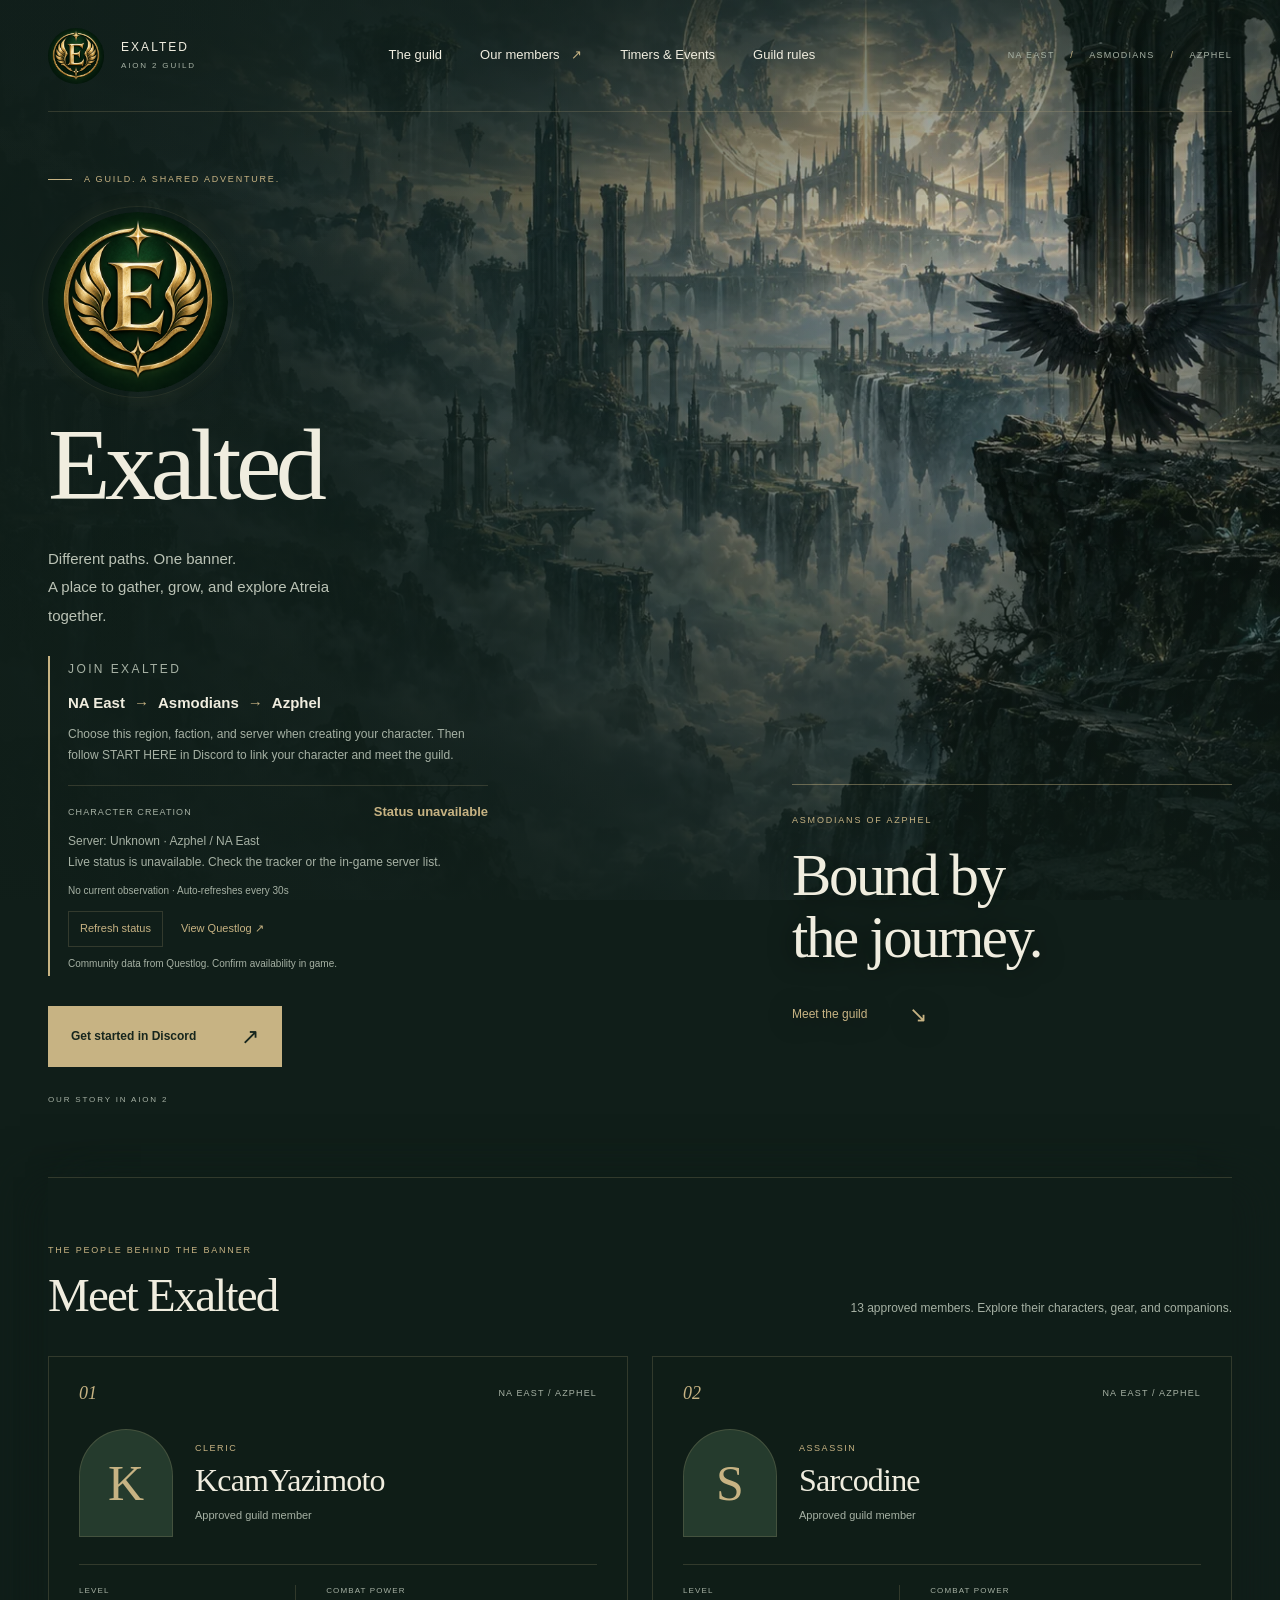
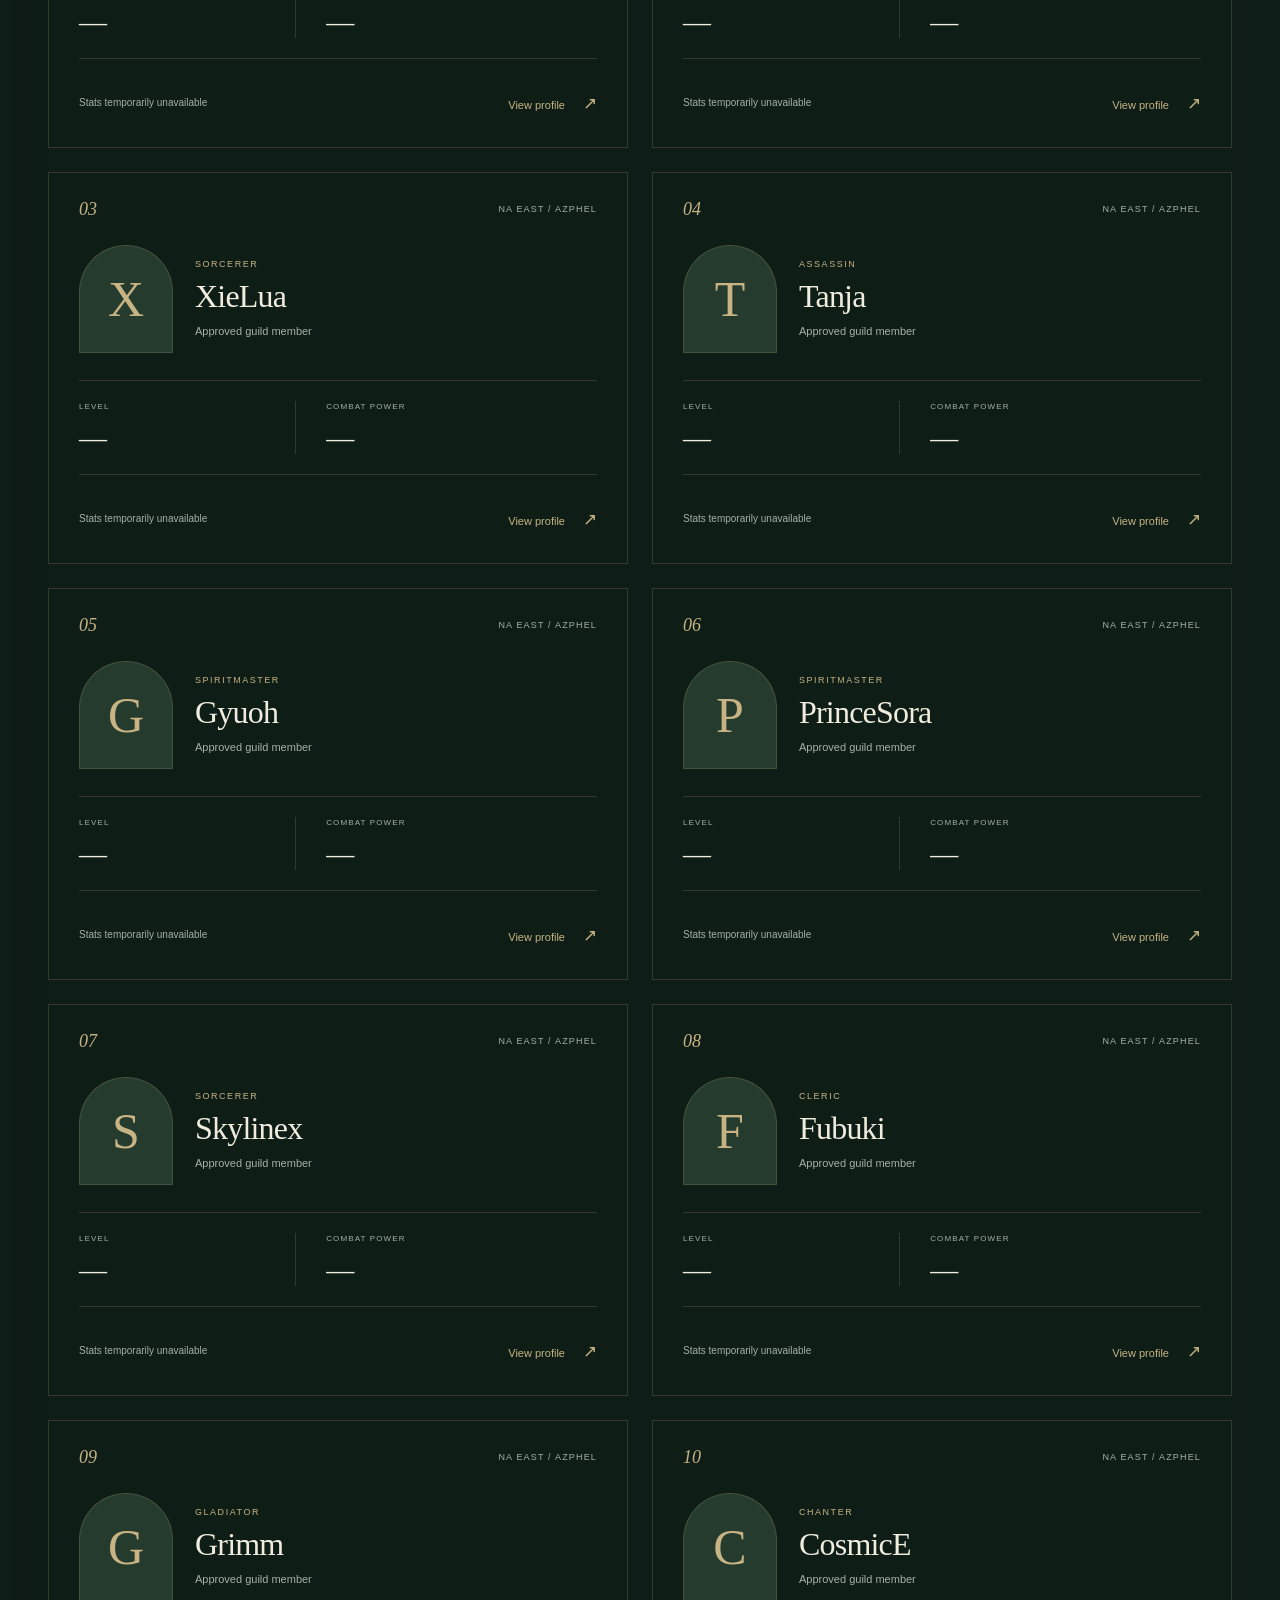
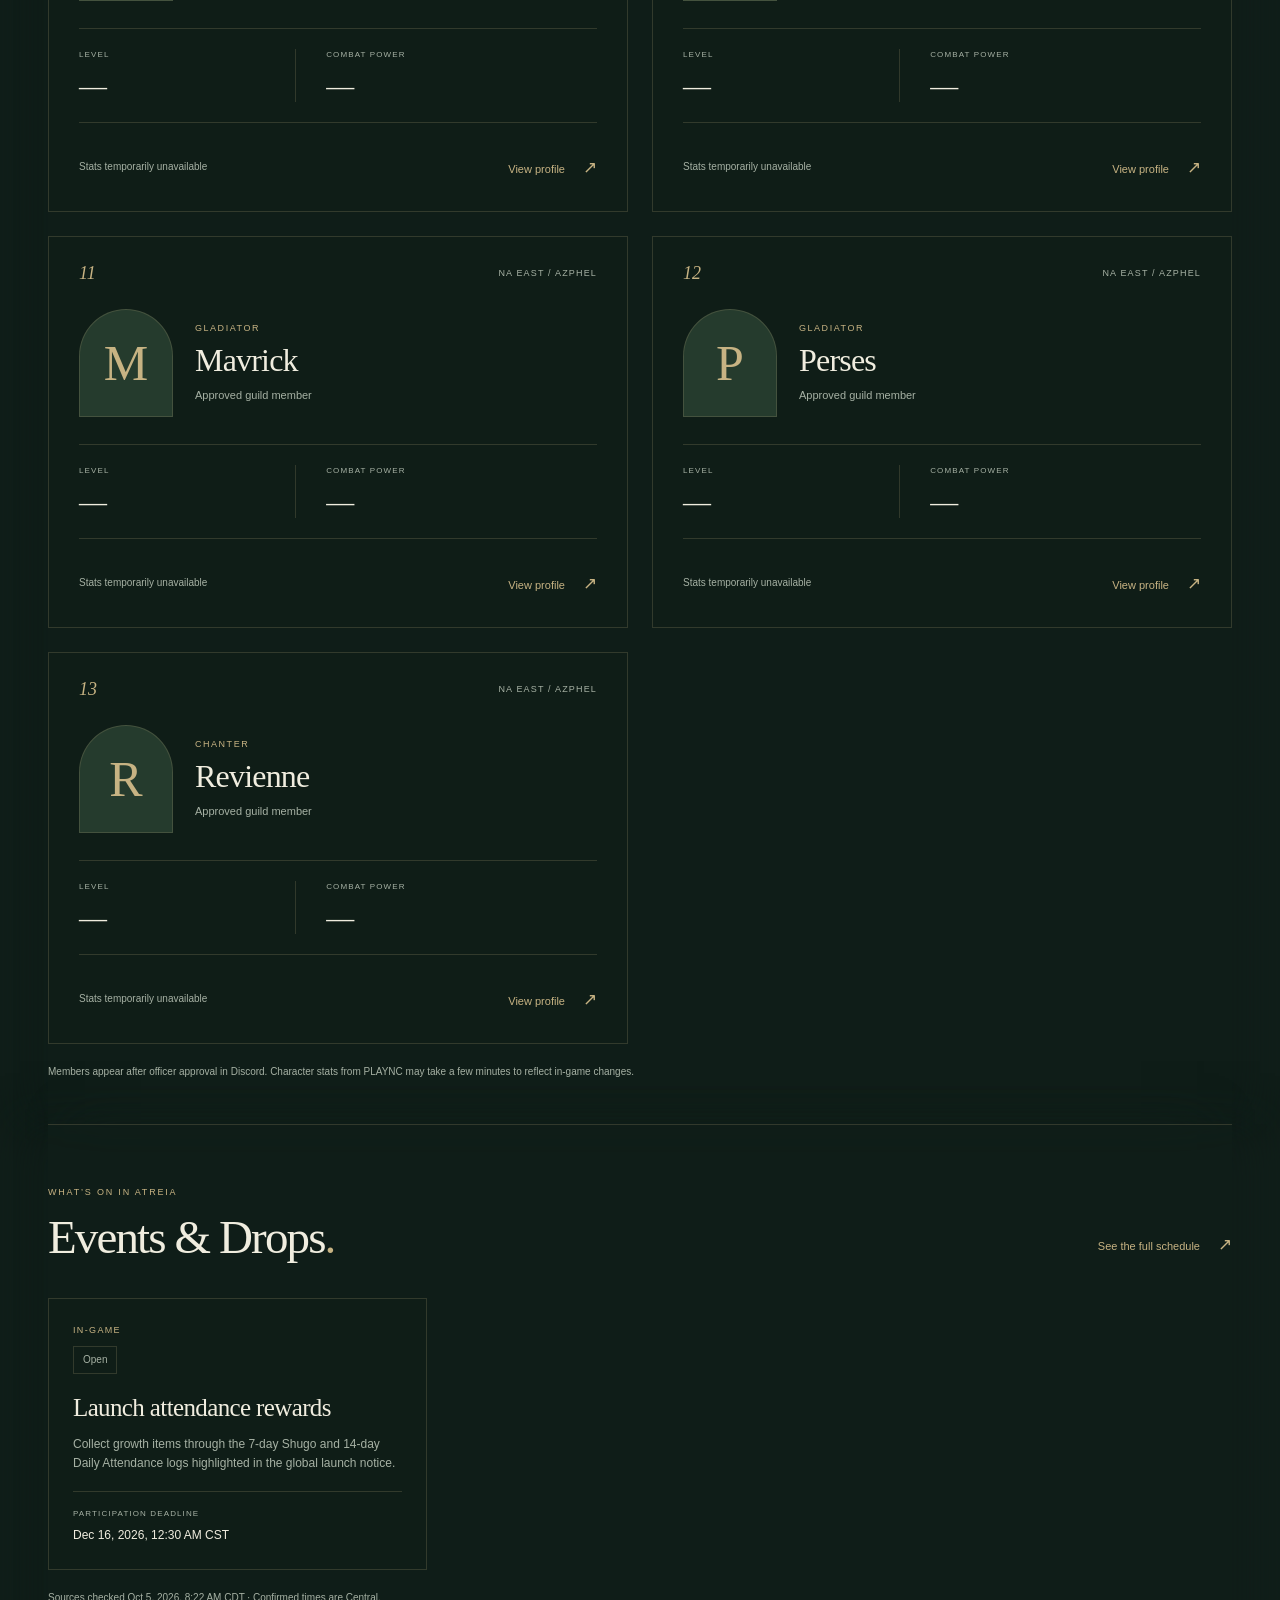
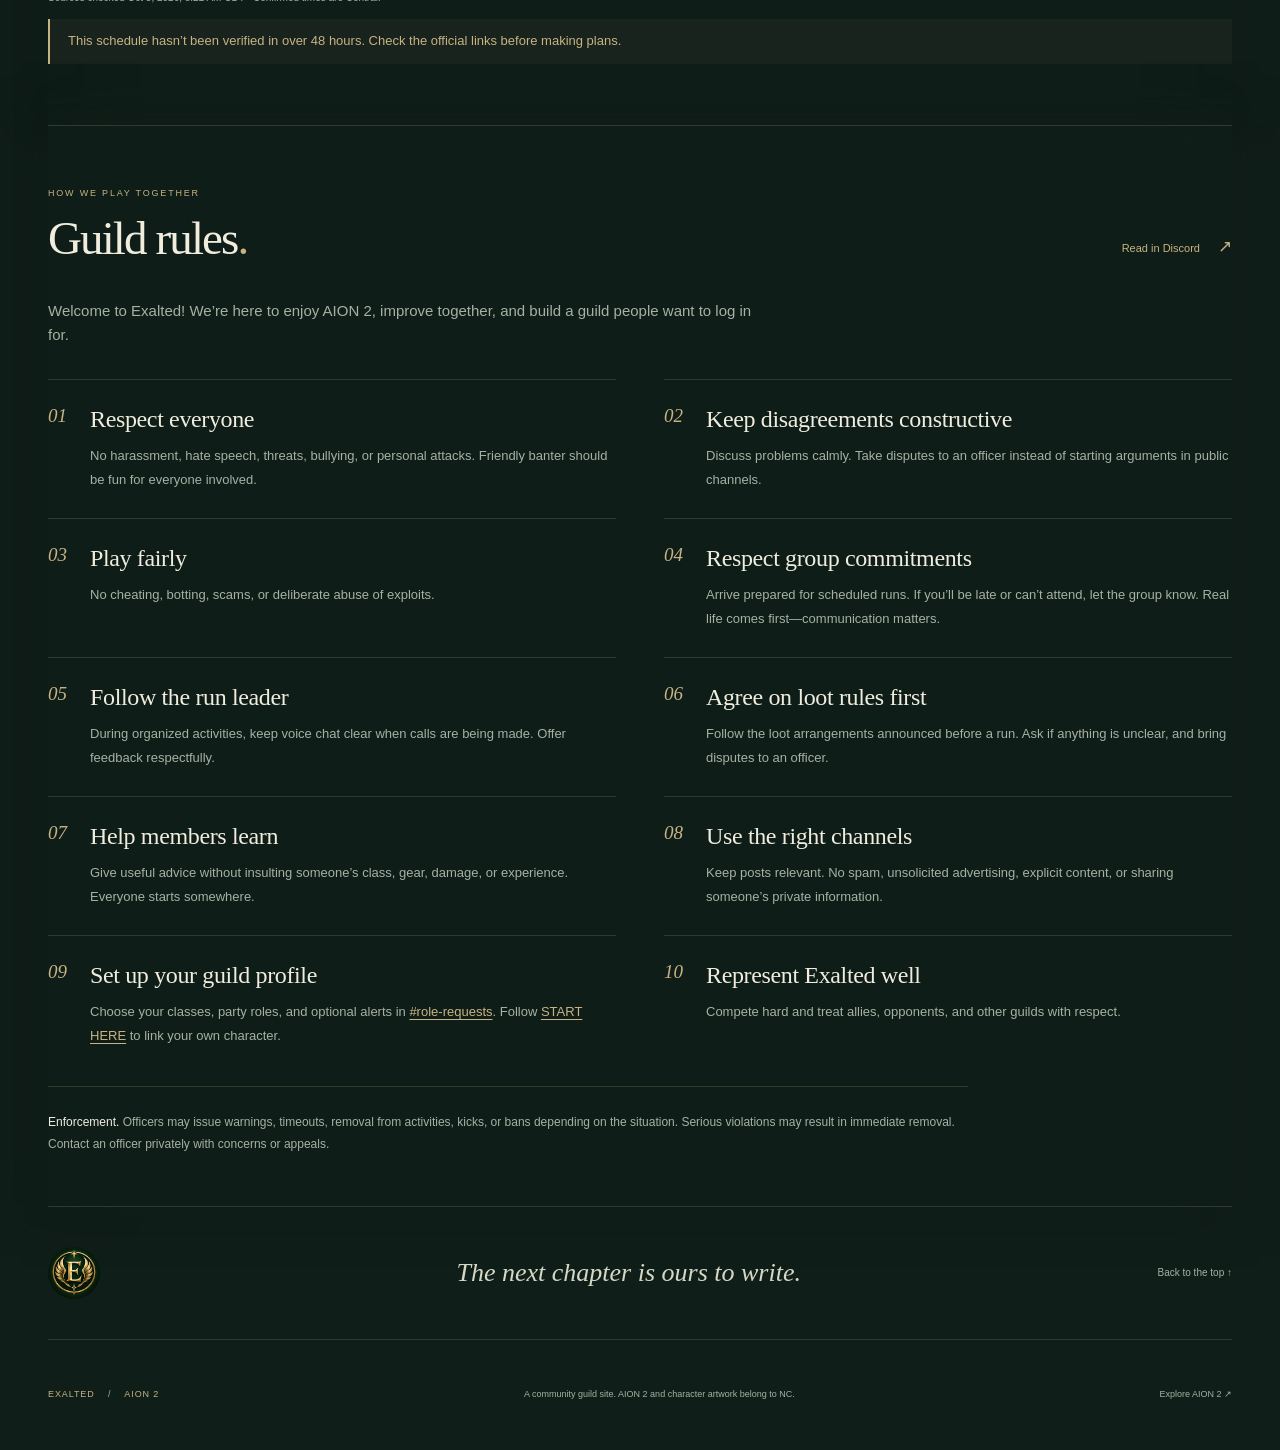
==== index.html @ 9c4a415b "Animate the guild emblem with a Higgsfield video loop" ====
<!doctype html>
<html lang="en">
<head>
  <meta charset="utf-8">
  <meta name="viewport" content="width=device-width,initial-scale=1">
  <meta name="theme-color" content="#101e19">
  <meta name="description" content="Join Exalted in AION 2 on NA East — Asmodians — Azphel. Get started in Discord, meet the guild, and explore live character profiles and events.">
  <meta property="og:site_name" content="Exalted">
  <meta property="og:title" content="Exalted · AION 2 Guild">
  <meta property="og:description" content="Join Exalted on NA East — Asmodians — Azphel. One banner. A shared adventure across Atreia.">
  <meta property="og:type" content="website">
  <meta property="og:url" content="https://exalted-aion2.vercel.app/">
  <link rel="canonical" href="https://exalted-aion2.vercel.app/">
  <meta property="og:image" content="https://exalted-aion2.vercel.app/assets/exalted-crest-512.png">
  <meta property="og:image:alt" content="Exalted gold winged E crest on deep emerald">
  <meta name="twitter:card" content="summary">
  <title>Exalted · AION 2 Guild</title>
  <link rel="icon" type="image/png" sizes="64x64" href="/assets/exalted-crest-64.png">
  <link rel="apple-touch-icon" href="/assets/exalted-crest-192.png">
  <link rel="preconnect" href="https://profileimg.plaync.com">
  <link rel="stylesheet" href="/guild.css">
  <link rel="stylesheet" href="/events.css">
  <link rel="preload" as="image" href="/assets/atreia-background.webp" media="(min-width: 761px)">
  <link rel="preload" as="image" href="/assets/atreia-background-mobile.webp" media="(max-width: 760px)">
  <link rel="stylesheet" href="/background.css">
</head>
<body class="aion-world">
  <a class="skip-link" href="#main">Skip to content</a>
  <div class="page-shell">
    <header class="site-header">
      <a class="brand" href="/" aria-label="Exalted home"><img class="brand-crest" src="/assets/exalted-crest-192.png" alt="" width="56" height="56"><span>EXALTED<small>AION 2 GUILD</small></span></a>
      <nav aria-label="Main navigation"><a href="#about">The guild</a><a href="#members">Our members <span aria-hidden="true">↗</span></a><a href="/events">Timers &amp; Events</a><a href="#rules">Guild rules</a></nav>
      <span class="region">NA EAST <span aria-hidden="true">/</span> ASMODIANS <span aria-hidden="true">/</span> AZPHEL</span>
    </header>
    <main id="main">
      <section class="guild-hero" id="about" aria-labelledby="guild-title">
        <div class="hero-copy">
          <p class="eyebrow"><span></span> A GUILD. A SHARED ADVENTURE.</p>
          <div class="animated-crest" data-crest-motion>
            <div class="crest-float">
              <div class="crest-face"><img class="hero-crest" src="/assets/exalted-crest-512.png" alt="Exalted winged E crest" width="180" height="180" fetchpriority="high"><video class="crest-video" data-src="/assets/exalted-crest-animated.mp4" poster="/assets/exalted-crest-512.png" width="180" height="180" muted loop playsinline preload="none" disablepictureinpicture tabindex="-1" aria-hidden="true"></video></div>
            </div>
            <button class="crest-motion-toggle" type="button" aria-label="Pause emblem animation" title="Pause emblem animation" hidden>
              <svg class="crest-pause-icon" viewBox="0 0 16 16" width="12" height="12" aria-hidden="true"><path d="M4 3v10M12 3v10" fill="none" stroke="currentColor" stroke-width="2"/></svg>
              <svg class="crest-play-icon" viewBox="0 0 16 16" width="12" height="12" aria-hidden="true"><path d="m5 3 8 5-8 5Z" fill="currentColor"/></svg>
            </button>
          </div>
          <h1 id="guild-title">Exalted</h1>
          <p class="hero-description">Different paths. One banner.<br>A place to gather, grow, and explore Atreia together.</p>
          <div class="guild-home" id="join">
            <p class="eyebrow">JOIN EXALTED</p>
            <p class="guild-home-path"><strong>NA East</strong> <span aria-hidden="true">→</span> <strong>Asmodians</strong> <span aria-hidden="true">→</span> <strong>Azphel</strong></p>
            <p>Choose this region, faction, and server when creating your character. Then follow START HERE in Discord to link your character and meet the guild.</p>
            <div class="creation-status" data-server-status data-state="unknown" aria-label="Azphel server status">
              <div class="creation-status-heading"><span>CHARACTER CREATION</span><strong data-creation role="status">Checking…</strong></div>
              <p>Server: <span data-server-online>Checking…</span> <span aria-hidden="true">·</span> Azphel / NA East</p>
              <p data-status-note>Checking whether new characters can join our server.</p>
              <p class="creation-status-time"><time>No current observation</time> · Auto-refreshes every 30s</p>
              <div class="creation-status-actions"><button type="button">Refresh status</button><a href="https://questlog.gg/aion-2/en/server-status" target="_blank" rel="noopener noreferrer">View Questlog ↗</a></div>
              <p class="creation-status-source">Community data from Questlog. Confirm availability in game.</p>
              <noscript><p>Enable JavaScript for live status or open the tracker above.</p></noscript>
            </div>
          </div>
          <a class="primary-link" href="https://discord.com/channels/1556392756836966481/1556395529775358113">Get started in Discord <span aria-hidden="true">↗</span></a>
          <p class="hero-footnote">OUR STORY IN AION 2</p>
        </div>
        <aside class="hero-invitation" aria-label="The Exalted journey">
          <p class="eyebrow">ASMODIANS OF AZPHEL</p>
          <p class="hero-motto">Bound by<br>the journey.</p>
          <a class="hero-members-link" href="#members">Meet the guild <span aria-hidden="true">↘</span></a>
        </aside>
      </section>
      <section class="members-section" id="members" aria-labelledby="members-title">
        <div class="section-heading"><div><p class="eyebrow">THE PEOPLE BEHIND THE BANNER</p><h2 id="members-title">Meet Exalted</h2></div><p><span data-member-summary>Characters linked and approved in Discord.</span></p></div>
        <div class="member-grid" data-member-list aria-busy="true"></div>
        <template id="member-card-template">
          <article class="member-card">
            <div class="member-heading"><span class="member-index"></span><span class="member-world">NA EAST / <span data-field="server"></span></span></div>
            <div class="member-identity"><div class="member-avatar"><span aria-hidden="true"></span><img alt="" width="104" height="104" loading="lazy"></div><div><p class="member-class" data-field="class"></p><h3><a></a></h3><p class="member-faction">Approved guild member</p><p class="member-title" data-field="title" aria-label="Displayed title"></p></div></div>
            <dl class="member-stats"><div><dt>LEVEL</dt><dd data-field="level">—</dd></div><div><dt>COMBAT POWER</dt><dd data-field="power">—</dd></div></dl>
            <div class="member-bottom"><span class="data-status" data-field="status" role="status">Loading stats…</span><a class="profile-link">View profile <span aria-hidden="true">↗</span></a></div>
          </article>
        </template>
        <p class="data-note">Members appear after officer approval in Discord. Character stats from PLAYNC may take a few minutes to reflect in-game changes.</p>
        <noscript><p>Enable JavaScript for live stats, or visit <a href="https://aion2.plaync.com/en-us/characters">PLAYNC’s character archive</a>.</p></noscript>
      </section>
      <section class="events-preview-section" id="events" aria-labelledby="events-preview-title">
        <div class="section-heading"><div><p class="eyebrow">WHAT’S ON IN ATREIA</p><h2 id="events-preview-title">Events &amp; Drops<span>.</span></h2></div><a class="profile-link" href="/events#events">See the full schedule <span aria-hidden="true">↗</span></a></div>
        <div class="event-preview-grid" data-events-preview aria-busy="true"></div>
        <p class="schedule-freshness" data-event-freshness>Loading the latest published schedule…</p>
        <p class="schedule-warning" data-event-warning role="status" hidden></p>
        <noscript><p>View event sources and participation links on the <a href="/events#events">Events &amp; Drops page</a>.</p></noscript>
      </section>
      <section class="rules-section" id="rules" aria-labelledby="rules-title">
        <div class="section-heading"><div><p class="eyebrow">HOW WE PLAY TOGETHER</p><h2 id="rules-title">Guild rules<span>.</span></h2></div><a class="profile-link" href="https://discord.com/channels/1556392756836966481/1556395531448619102">Read in Discord <span aria-hidden="true">↗</span></a></div>
        <p class="rules-intro">Welcome to Exalted! We’re here to enjoy AION 2, improve together, and build a guild people want to log in for.</p>
        <ol class="rules-list">
          <li><h3>Respect everyone</h3><p>No harassment, hate speech, threats, bullying, or personal attacks. Friendly banter should be fun for everyone involved.</p></li>
          <li><h3>Keep disagreements constructive</h3><p>Discuss problems calmly. Take disputes to an officer instead of starting arguments in public channels.</p></li>
          <li><h3>Play fairly</h3><p>No cheating, botting, scams, or deliberate abuse of exploits.</p></li>
          <li><h3>Respect group commitments</h3><p>Arrive prepared for scheduled runs. If you’ll be late or can’t attend, let the group know. Real life comes first—communication matters.</p></li>
          <li><h3>Follow the run leader</h3><p>During organized activities, keep voice chat clear when calls are being made. Offer feedback respectfully.</p></li>
          <li><h3>Agree on loot rules first</h3><p>Follow the loot arrangements announced before a run. Ask if anything is unclear, and bring disputes to an officer.</p></li>
          <li><h3>Help members learn</h3><p>Give useful advice without insulting someone’s class, gear, damage, or experience. Everyone starts somewhere.</p></li>
          <li><h3>Use the right channels</h3><p>Keep posts relevant. No spam, unsolicited advertising, explicit content, or sharing someone’s private information.</p></li>
          <li><h3>Set up your guild profile</h3><p>Choose your classes, party roles, and optional alerts in <a href="https://discord.com/channels/1556392756836966481/1556395654455234670">#role-requests</a>. Follow <a href="https://discord.com/channels/1556392756836966481/1556395529775358113">START HERE</a> to link your own character.</p></li>
          <li><h3>Represent Exalted well</h3><p>Compete hard and treat allies, opponents, and other guilds with respect.</p></li>
        </ol>
        <p class="rules-enforcement"><strong>Enforcement.</strong> Officers may issue warnings, timeouts, removal from activities, kicks, or bans depending on the situation. Serious violations may result in immediate removal. Contact an officer privately with concerns or appeals.</p>
      </section>
      <aside class="closing-note"><img class="closing-crest" src="/assets/exalted-crest-192.png" alt="" width="52" height="52" loading="lazy"><p>The next chapter is ours to write.</p><a href="#guild-title">Back to the top ↑</a></aside>
    </main>
    <footer class="site-footer"><span>EXALTED <span class="footer-divider">/</span> AION 2</span><p>A community guild site. AION 2 and character artwork belong to NC.</p><a href="https://aion2.plaync.com/en-us" target="_blank" rel="noopener noreferrer">Explore AION 2 ↗</a></footer>
  </div>
  <script type="module" src="/emblem.js"></script>
  <script type="module" src="/guild.js"></script>
  <script type="module" src="/events.js"></script>
  <script type="module" src="/server-status.js"></script>
</body>
</html>
---- guild.css ----
*{box-sizing:border-box}
:root{color-scheme:dark;--bg:#101e19;--ink:#f0eddf;--muted:#a6b1a4;--gold:#c7b383;--line:#c7b38330;--serif:Georgia,'Times New Roman',serif}
html{scroll-behavior:smooth;scroll-padding-top:30px;background:var(--bg)}
body{margin:0;color:var(--ink);font:15px/1.6 Arial,Helvetica,sans-serif;background:radial-gradient(ellipse at 85% 20%,#29433665,transparent 46%),var(--bg)}
a{color:inherit;text-decoration:none}a:focus-visible{outline:2px solid var(--gold);outline-offset:7px}a:hover{color:var(--gold)}
.page-shell{width:min(1320px,100% - 96px);margin:auto}.skip-link{position:fixed;top:-70px;left:20px;background:var(--ink);color:var(--bg);padding:12px;z-index:10}.skip-link:focus{top:15px}
.site-header{display:flex;align-items:center;justify-content:space-between;gap:24px;min-height:112px;border-bottom:1px solid var(--line)}
.brand{display:flex;align-items:center;gap:17px;font-size:12px;letter-spacing:.17em}.brand small{display:block;margin-top:3px;font-size:8px;letter-spacing:.23em;color:var(--muted)}
.brand-crest{display:block;flex:none;width:56px;height:56px;border-radius:50%;object-fit:cover}
nav{display:flex;gap:38px;font-size:13px}nav a{padding:12px 0}nav a span{margin-left:8px;color:var(--gold)}.region{color:var(--muted);font-size:9px;letter-spacing:.14em}.region span{padding:0 12px;color:var(--gold)}
.guild-hero{display:grid;grid-template-columns:1fr 1.08fr;align-items:center;gap:50px;min-height:696px;padding:60px 0 70px}
.eyebrow{font-size:9px;letter-spacing:.2em;font-weight:500;color:var(--gold);margin:0 0 26px}.hero-copy .eyebrow{display:flex;align-items:center;gap:12px}.eyebrow>span{width:24px;height:1px;background:var(--gold)}
h1{font:normal clamp(74px,8vw,116px)/1 var(--serif);letter-spacing:-.055em;margin:22px 0 28px}.title-period{color:var(--gold)}
.hero-copy{min-width:0}.hero-crest{display:block;width:180px;height:180px;border-radius:50%;object-fit:cover}.closing-crest{display:block;border-radius:50%;object-fit:cover;flex:none}
/* Higgsfield-generated motion, with the original crest as a static fallback. */
.animated-crest{position:relative;width:180px;height:180px;flex:none}
.crest-float{position:relative;width:100%;height:100%;isolation:isolate}
.crest-float::before{content:'';position:absolute;inset:-6px;z-index:-1;pointer-events:none;border:1px solid #dcc58535;border-radius:50%;box-shadow:0 0 22px #d5b86320;opacity:.45}
.crest-face{position:relative;overflow:hidden;border-radius:50%;width:100%;height:100%}
.crest-video{position:absolute;inset:0;width:100%;height:100%;object-fit:cover;opacity:0;pointer-events:none}
.animated-crest[data-video-ready=true] .crest-video{opacity:1}
.animated-crest .hero-crest{width:100%;height:100%}
.crest-motion-toggle{position:absolute;right:-8px;bottom:-8px;display:grid;place-items:center;width:32px;height:32px;padding:0;border:1px solid #c7b38366;border-radius:50%;background:#101e19;color:var(--gold);cursor:pointer;z-index:1}
.crest-motion-toggle[hidden],.crest-play-icon{display:none}
.crest-motion-toggle:hover{border-color:var(--gold);background:#22352a}
.crest-motion-toggle:focus-visible{outline:2px solid var(--gold);outline-offset:4px}
.animated-crest[data-user-paused=true] .crest-pause-icon{display:none}
.animated-crest[data-user-paused=true] .crest-play-icon{display:block}
.animated-crest--small{width:64px;height:64px}
.animated-crest--small .crest-motion-toggle{width:22px;height:22px;right:-5px;bottom:-5px}
@media(max-width:760px){.animated-crest{width:140px;height:140px}}
@media(prefers-reduced-motion:reduce){.animated-crest:not([data-motion-opt-in=true]) .crest-video{display:none}}
.hero-description{color:#bbc3b6;max-width:340px;line-height:1.9;font-size:15px}.primary-link{display:flex;justify-content:space-between;align-items:center;gap:45px;background:var(--gold);color:#17261d;width:fit-content;min-height:54px;padding:13px 23px;margin-top:30px;font-size:12px;font-weight:600;transition:background .2s,transform .2s}.primary-link:hover{background:#e0cda2;color:#17261d;transform:translateY(-2px)}.primary-link span{font-size:22px;font-weight:normal}.hero-footnote{font-size:8px;letter-spacing:.23em;color:var(--muted);margin:27px 0 0}
.guild-home{margin:26px 0 0;padding:3px 0 3px 18px;border-left:2px solid var(--gold);max-width:440px}.guild-home .eyebrow{margin:0 0 8px}.guild-home p{margin:0;color:var(--muted);font-size:12px;line-height:1.8}.guild-home .guild-home-path{display:flex;align-items:center;flex-wrap:wrap;gap:5px 9px;margin:0 0 8px;color:var(--ink);font-size:15px}.guild-home-path strong{white-space:nowrap}.guild-home-path span{color:var(--gold)}
.hero-invitation{align-self:end;justify-self:end;width:min(100%,440px);margin:0 0 70px;padding-top:28px;border-top:1px solid #c7b38370;text-shadow:0 2px 24px #081812cc}
.hero-invitation .eyebrow{margin:0 0 18px}.hero-motto{font:normal clamp(44px,4.6vw,66px)/1.05 var(--serif);letter-spacing:-.04em;margin:0 0 24px;text-wrap:balance}
.hero-members-link{display:inline-flex;align-items:center;gap:42px;min-height:44px;font-size:12px;color:var(--gold)}.hero-members-link span{font-size:22px}
.members-section{padding:65px 0 44px;border-top:1px solid var(--line)}.section-heading{display:flex;align-items:end;justify-content:space-between;gap:24px;margin-bottom:32px}.section-heading .eyebrow{margin-bottom:10px}h2{font:normal 47px/1.2 var(--serif);letter-spacing:-.04em;margin:0}h2 span{color:var(--gold)}.section-heading>p{color:var(--muted);font-size:12px;line-height:1.8;margin:0 0 4px}
.member-grid{display:grid;grid-template-columns:1fr 1fr;gap:24px}.member-card{border:1px solid var(--line);padding:26px 30px 23px;background:#17271f99;transition:border-color .2s}.member-card:hover{border-color:#c7b38377}.member-heading{display:flex;justify-content:space-between;align-items:center;margin-bottom:25px}.member-index{font:italic 18px var(--serif);color:var(--gold)}.member-world{font-size:9px;letter-spacing:.13em;color:var(--muted);text-transform:uppercase}.member-identity{display:flex;align-items:center;gap:22px}.member-identity>div:last-child{min-width:0}.member-avatar{width:94px;height:108px;position:relative;flex:none;overflow:hidden;border:1px solid var(--line);background:#253b2d;border-radius:60px 60px 0 0}.member-avatar>span{position:absolute;inset:0;display:grid;place-items:center;font:50px var(--serif);color:var(--gold)}.member-avatar img{position:relative;display:block;width:100%;height:100%;object-fit:cover;object-position:center}
.member-class{font-size:9px;color:var(--gold);letter-spacing:.17em;text-transform:uppercase;margin:0 0 5px}h3{font:normal clamp(24px,2.5vw,35px)/1.25 var(--serif);letter-spacing:-.025em;margin:0;overflow-wrap:anywhere}.member-faction{font-size:11px;color:var(--muted);margin:7px 0 0}.member-stats{display:grid;grid-template-columns:1fr 1.5fr;gap:15px;margin:27px 0 24px;padding:20px 0;border-top:1px solid var(--line);border-bottom:1px solid var(--line)}.member-stats>div+div{border-left:1px solid var(--line);padding-left:30px}dt{font-size:8px;letter-spacing:.14em;color:var(--muted)}dd{font:normal 28px var(--serif);margin:8px 0 0;font-variant-numeric:tabular-nums}
.member-bottom{display:flex;align-items:center;justify-content:space-between;gap:12px}.data-status{color:var(--muted);font-size:10px}.data-status[data-state=ready]:before{content:'';display:inline-block;width:5px;height:5px;border-radius:50%;background:#a6be94;margin:0 7px 1px 0}.profile-link{font-size:11px;padding:7px 0;color:var(--gold)}.profile-link span{font-size:17px;margin-left:15px}.data-note{color:var(--muted);font-size:10px;margin:20px 0 0}
.closing-note{display:flex;align-items:center;justify-content:space-between;gap:24px;padding:40px 0;border-bottom:1px solid var(--line);border-top:1px solid var(--line)}.closing-note>span{font:italic 25px var(--serif);color:var(--gold)}.closing-note p{font:italic 26px var(--serif);color:#d6d8c6;margin:0}.closing-note>a{font-size:10px;color:var(--muted)}.site-footer{display:flex;align-items:center;justify-content:space-between;gap:25px;min-height:110px;color:var(--muted);font-size:9px}.site-footer>span{letter-spacing:.1em;color:var(--gold)}.footer-divider{padding:0 10px;color:var(--muted)}.site-footer p{font-size:9px}.site-footer a{white-space:nowrap}
@media(prefers-reduced-motion:no-preference){.hero-copy,.hero-invitation{animation:arrive .75s ease-out both}.hero-invitation{animation-delay:.12s}@keyframes arrive{from{opacity:0;transform:translateY(15px)}to{opacity:1;transform:translateY(0)}}}
@media(min-width:1500px){.guild-hero{min-height:760px}}
@media(max-width:1050px){.page-shell{width:calc(100% - 56px)}.region{display:none}.guild-hero{gap:25px;min-height:620px}.hero-copy .eyebrow{font-size:8px}.member-card{padding:23px}.member-identity{gap:14px}.member-avatar{width:74px;height:90px}.site-footer{flex-wrap:wrap;gap:10px;padding:25px 0}.site-footer p{order:3;width:100%;margin:0}}
@media(max-width:760px){.page-shell{width:calc(100% - 40px)}.site-header{min-height:91px;gap:12px}.brand{font-size:10px;gap:10px}.brand small{font-size:7px}.brand-crest{width:46px;height:46px}nav{gap:18px;font-size:11px}nav a:first-child{display:none}.guild-hero{grid-template-columns:1fr;gap:38px;padding:53px 0 48px;min-height:0}.hero-copy{position:relative}h1{font-size:clamp(60px,15vw,104px);margin-top:22px}.hero-crest{width:140px;height:140px}.hero-description{font-size:14px}.hero-footnote{display:none}.hero-invitation{justify-self:start;width:100%;margin:0;padding-top:24px}.hero-motto{font-size:38px;margin-bottom:12px}.members-section{padding:42px 0 32px}.section-heading{display:block;margin-bottom:25px}.section-heading>p{margin-top:15px}h2{font-size:40px}.member-grid{grid-template-columns:1fr;gap:18px}.member-card{padding:25px}.member-avatar{width:88px;height:100px}.member-identity{gap:22px}h3{font-size:32px}.closing-note{display:grid;grid-template-columns:auto 1fr;gap:17px;padding:30px 0}.closing-note p{font-size:22px}.closing-note>a{grid-column:2}.site-footer{font-size:8px}}
@media(max-width:380px){.page-shell{width:calc(100% - 32px)}.brand{letter-spacing:.1em}.hero-copy .eyebrow{font-size:7px}.member-card{padding:20px}.member-avatar{width:67px;height:87px}.member-identity{gap:15px}h3{font-size:27px}.member-bottom{gap:8px}.data-status{font-size:9px}.profile-link{font-size:10px}.profile-link span{margin-left:8px}.closing-note p{font-size:19px}}
@media(prefers-reduced-motion:reduce){html{scroll-behavior:auto}*,*:before,*:after{animation:none!important;transition:none!important}}

@media(max-width:380px){h3{font-size:clamp(20px,6vw,24px)}}
.member-title{font:italic 13px/1.5 var(--serif);color:var(--gold);margin:8px 0 0;overflow-wrap:anywhere}
.member-title:empty{display:none}
.creation-status{margin-top:18px;padding-top:16px;border-top:1px solid var(--line)}
.creation-status-heading{display:flex;align-items:center;justify-content:space-between;flex-wrap:wrap;gap:8px;margin-bottom:8px}
.creation-status-heading>span{font-size:9px;letter-spacing:.12em;color:var(--muted)}
.creation-status-heading strong{font-size:13px;color:var(--gold)}
.creation-status[data-state=open] [data-creation]{color:#b6d9a6}
.creation-status[data-state=blocked] [data-creation]{color:#efbe98}
.guild-home .creation-status-time,.guild-home .creation-status-source{font-size:10px;margin-top:8px}
.creation-status-actions{display:flex;align-items:center;flex-wrap:wrap;gap:18px;margin-top:11px;font-size:11px;color:var(--gold)}
.creation-status-actions button{font:inherit;cursor:pointer;color:var(--gold);border:1px solid var(--line);background:transparent;padding:8px 11px;min-height:36px}
.creation-status-actions button:hover{border-color:var(--gold)}
.creation-status-actions button:disabled{opacity:.6;cursor:wait}
.rules-section{padding:60px 0 50px;border-top:1px solid var(--line)}
.rules-intro{max-width:720px;color:var(--muted);margin:0 0 32px;font-size:15px}
.rules-list{display:grid;grid-template-columns:1fr 1fr;gap:0 48px;list-style:none;padding:0;margin:0;counter-reset:guild-rule}
.rules-list li{position:relative;padding:24px 0 26px 42px;border-top:1px solid var(--line);counter-increment:guild-rule;min-width:0}
.rules-list li:before{content:counter(guild-rule,decimal-leading-zero);position:absolute;left:0;top:25px;color:var(--gold);font:italic 19px var(--serif)}
.rules-list h3{font:normal 24px/1.25 var(--serif);letter-spacing:-.015em;margin:0 0 10px}
.rules-list p{font-size:13px;line-height:1.85;color:var(--muted);margin:0}
.rules-list a{color:var(--gold);text-decoration:underline;text-underline-offset:3px}
.rules-enforcement{margin:12px 0 0;padding:24px 0 0;border-top:1px solid var(--line);max-width:920px;color:var(--muted);font-size:12px;line-height:1.85}
.rules-enforcement strong{color:var(--ink);font-weight:500}
@media(max-width:760px){.rules-section{padding:42px 0 36px}.rules-list{grid-template-columns:1fr}.rules-intro{font-size:14px}.rules-list li{padding-top:22px;padding-bottom:22px}.rules-list h3{font-size:23px}.rules-section .section-heading>.profile-link{display:inline-block;margin-top:12px}}
@media(max-width:380px){nav{gap:12px;font-size:10px}}
/* Keep every section reachable as the guild navigation grows. */
@media(max-width:760px){.site-header{flex-wrap:wrap;padding:17px 0;gap:8px 16px}.site-header nav{width:100%;justify-content:space-between;gap:12px}.site-header nav a:first-child{display:block}.site-header nav a{padding:9px 0}.site-header nav a span{display:none}}
---- events.css ----
.events-hero{display:grid;grid-template-columns:1.5fr 1fr;gap:70px;padding:72px 0 52px;align-items:center}
.events-hero h1{font-size:clamp(50px,6vw,84px);margin:12px 0 24px;line-height:1.08}
.events-hero .eyebrow{margin-bottom:18px}.events-lede{color:var(--muted);font-size:16px;line-height:1.9;margin:0;max-width:550px}
.schedule-guide{border-left:1px solid var(--line);padding:8px 0 8px 32px;font-size:12px;color:var(--muted)}.schedule-guide p{margin:0 0 14px}.schedule-guide strong{font-weight:500;color:var(--ink)}.schedule-guide a{color:var(--gold);text-decoration:underline;text-underline-offset:4px}
.schedule-toolbar{display:flex;justify-content:space-between;align-items:center;gap:20px;flex-wrap:wrap;padding:24px 0;border-top:1px solid var(--line);border-bottom:1px solid var(--line)}
.event-filters{display:flex;gap:8px;flex-wrap:wrap}.event-filters button{font:12px Arial,sans-serif;border:1px solid var(--line);padding:12px 17px;color:var(--muted);background:transparent;cursor:pointer;min-height:44px}.event-filters button:hover{border-color:var(--gold);color:var(--ink)}.event-filters button[aria-pressed=true]{background:var(--gold);color:var(--bg);border-color:var(--gold)}button:focus-visible,summary:focus-visible{outline:2px solid var(--gold);outline-offset:4px}nav a[aria-current=page]{color:var(--gold)}
.schedule-freshness{font-size:10px;color:var(--muted);margin:20px 0 30px}.schedule-warning{border-left:2px solid var(--gold);padding:12px 18px;font-size:13px;color:var(--gold);background:#c7b3830a}.schedule-warning a{text-decoration:underline}.schedule-warning[hidden]{display:none}
.schedule-section{padding:8px 0 40px}.schedule-section-heading{display:flex;align-items:baseline;justify-content:space-between;gap:15px;margin:0 0 22px}.schedule-section-heading h2{font-size:32px}.schedule-section-heading p{font-size:11px;color:var(--muted);white-space:nowrap}.schedule-note{font-size:13px;color:var(--muted);margin-bottom:28px}
.event-card{display:grid;grid-template-columns:185px 1fr;gap:34px;padding:30px 0;border-top:1px solid var(--line);scroll-margin-top:24px}.event-meta{display:flex;align-items:start;flex-direction:column;gap:13px}.event-kind{font-size:9px;letter-spacing:.15em;text-transform:uppercase;color:var(--gold)}.event-badge{font-size:10px;line-height:1.6;color:var(--muted);padding:5px 9px;border:1px solid var(--line);width:fit-content}.event-card[data-status=ending] .event-badge,.event-preview-card[data-status=ending] .event-badge{color:#ecce8e;border-color:#c7b38375;background:#c7b3830d}
.event-body{min-width:0}.event-body h3{font-size:29px;line-height:1.25}.event-summary{font-size:13px;color:var(--muted);margin:12px 0 18px;max-width:760px}.event-dates{display:flex;flex-wrap:wrap;gap:16px 30px;margin:0}.event-dates div{min-width:0}.event-dates dt{font-size:8px;text-transform:uppercase}.event-dates dd{font:12px/1.6 Arial,sans-serif;margin:5px 0 0;color:var(--ink)}.event-timing-note{font-size:11px;color:var(--muted);max-width:760px;margin:15px 0 0;line-height:1.8}
.event-details{font-size:12px;color:var(--muted);margin:17px 0 0;max-width:760px}.event-details summary{color:var(--gold);cursor:pointer;width:fit-content;padding:7px 0}.event-details h4{font-size:11px;font-weight:500;color:var(--ink);margin:18px 0 8px}.event-details ul{padding-left:19px;margin:8px 0 15px}.event-details li{padding:2px 0}.event-details p{line-height:1.85}.event-actions{display:flex;flex-wrap:wrap;gap:6px 26px;margin-top:10px}
.event-archive{border-top:1px solid var(--line);padding-top:20px;margin:0 0 30px}.event-archive>summary{font:24px var(--serif);color:var(--muted);cursor:pointer;padding:12px 0 24px}.event-archive[hidden],.schedule-section[hidden]{display:none}
.schedule-sources{padding:22px 0 34px;border-top:1px solid var(--line);border-bottom:1px solid var(--line);font-size:11px;color:var(--muted)}.schedule-sources a{display:inline-block;color:var(--gold);margin:10px 25px 0 0}.schedule-empty{font-size:14px;color:var(--muted);padding:28px 0}
.events-preview-section{padding:60px 0 48px;border-top:1px solid var(--line)}.event-preview-grid{display:grid;grid-template-columns:repeat(3,1fr);gap:24px}.event-preview-card{padding:24px;border:1px solid var(--line);background:#17271f66;min-width:0}.event-preview-card .event-meta{gap:9px;margin-bottom:19px}.event-preview-card .event-body h3,.event-preview-card .event-body h3 a{font:normal 25px/1.2 var(--serif);color:var(--ink)}.event-preview-card .event-body h3 a:hover{color:var(--gold)}.event-preview-card .event-summary{font-size:12px}.event-preview-card .event-dates{padding-top:16px;border-top:1px solid var(--line)}.events-preview-section .schedule-freshness{margin:20px 0 0}
@media(max-width:1050px){.events-hero{gap:30px}.event-card{grid-template-columns:155px 1fr;gap:24px}.event-preview-grid{gap:16px}.event-preview-card{padding:20px}}
@media(max-width:760px){.events-hero{grid-template-columns:1fr;gap:30px;padding:42px 0 30px}.events-hero h1{font-size:clamp(43px,10vw,66px)}.events-lede{font-size:14px}.schedule-guide{padding-left:20px}.schedule-toolbar{gap:14px;padding:18px 0}.event-filters{gap:6px}.event-filters button{font-size:11px;padding:11px 12px}.schedule-section-heading h2{font-size:26px}.event-card{grid-template-columns:1fr;gap:16px;padding:25px 0}.event-card .event-meta{flex-direction:row;align-items:center;flex-wrap:wrap;gap:12px}.event-body h3{font-size:27px}.event-dates{gap:14px 22px}.events-preview-section{padding:42px 0 36px}.event-preview-grid{grid-template-columns:1fr}.events-preview-section .section-heading>.profile-link{display:inline-block;margin-top:12px}.event-preview-card .event-meta{flex-direction:row;align-items:center;flex-wrap:wrap}.event-preview-card .event-body h3{font-size:27px}}
---- background.css ----
/* Original AION 2-inspired artwork, generated with ChatGPT imagegen.
   Keep decoration in its own layer so it never intercepts a control. */
body.aion-world {
  --world-shade: 16, 30, 25;
  position: relative;
  isolation: isolate;
  min-height: 100vh;
  background: var(--bg);
}

.aion-world::before {
  content: "";
  position: fixed;
  inset: 0;
  z-index: -1;
  pointer-events: none;
  background-color: var(--bg);
  background-image:
    linear-gradient(180deg, rgba(var(--world-shade), .48), transparent 24%, rgba(var(--world-shade), .76)),
    linear-gradient(90deg, rgba(var(--world-shade), .88), rgba(var(--world-shade), .65) 38%, rgba(var(--world-shade), .22) 75%, rgba(var(--world-shade), .32)),
    url("/assets/atreia-background.webp");
  background-position: center, center, right center;
  background-size: cover;
  background-repeat: no-repeat;
}

/* Long-form guild and event copy needs a stable, quiet reading surface. */
.aion-world .members-section,
.aion-world .events-preview-section,
.aion-world .rules-section,
.aion-world .schedule-section {
  background: rgba(var(--world-shade), .78);
  box-shadow: 28px 0 42px rgba(var(--world-shade), .55), -28px 0 42px rgba(var(--world-shade), .55);
}

.aion-world .member-card,
.aion-world .event-preview-card {
  background: rgba(var(--world-shade), .88);
}

.aion-world .schedule-guide {
  padding: 24px;
  background: rgba(var(--world-shade), .90);
}

/* Character sheets retain their own palette and personal portrait layer. */
body.aion-world--profile {
  --world-shade: 12, 13, 20;
}

.aion-world--profile::before {
  opacity: .62;
}

.aion-world--profile .profile-backdrop {
  background: linear-gradient(180deg, #10141f66, transparent);
  mask-image: linear-gradient(#000, transparent);
}

@media (max-width: 760px) {
  .aion-world::before {
    background-image:
      linear-gradient(180deg, rgba(var(--world-shade), .54), rgba(var(--world-shade), .42) 32%, rgba(var(--world-shade), .90)),
      linear-gradient(90deg, rgba(var(--world-shade), .78), rgba(var(--world-shade), .38)),
      url("/assets/atreia-background-mobile.webp");
    background-position: center;
  }
}

@media print {
  .aion-world::before { display: none; }
}
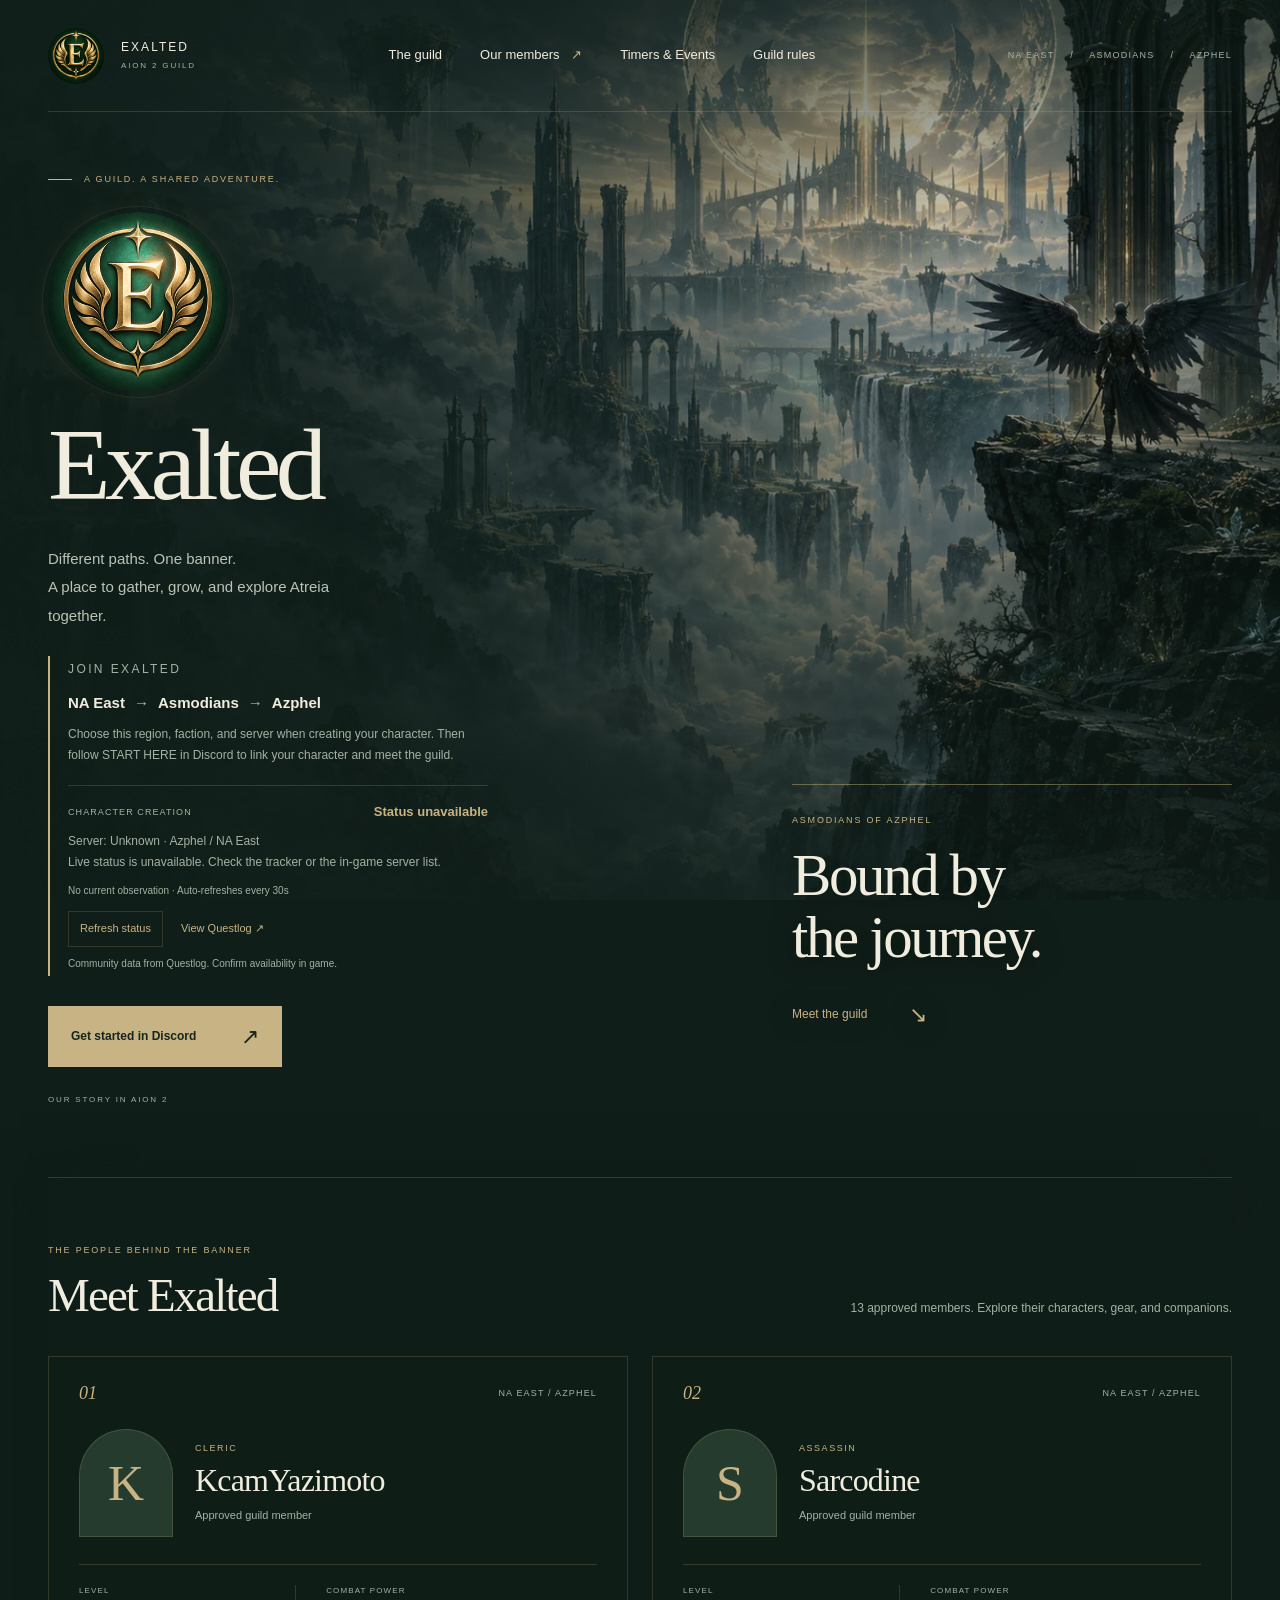
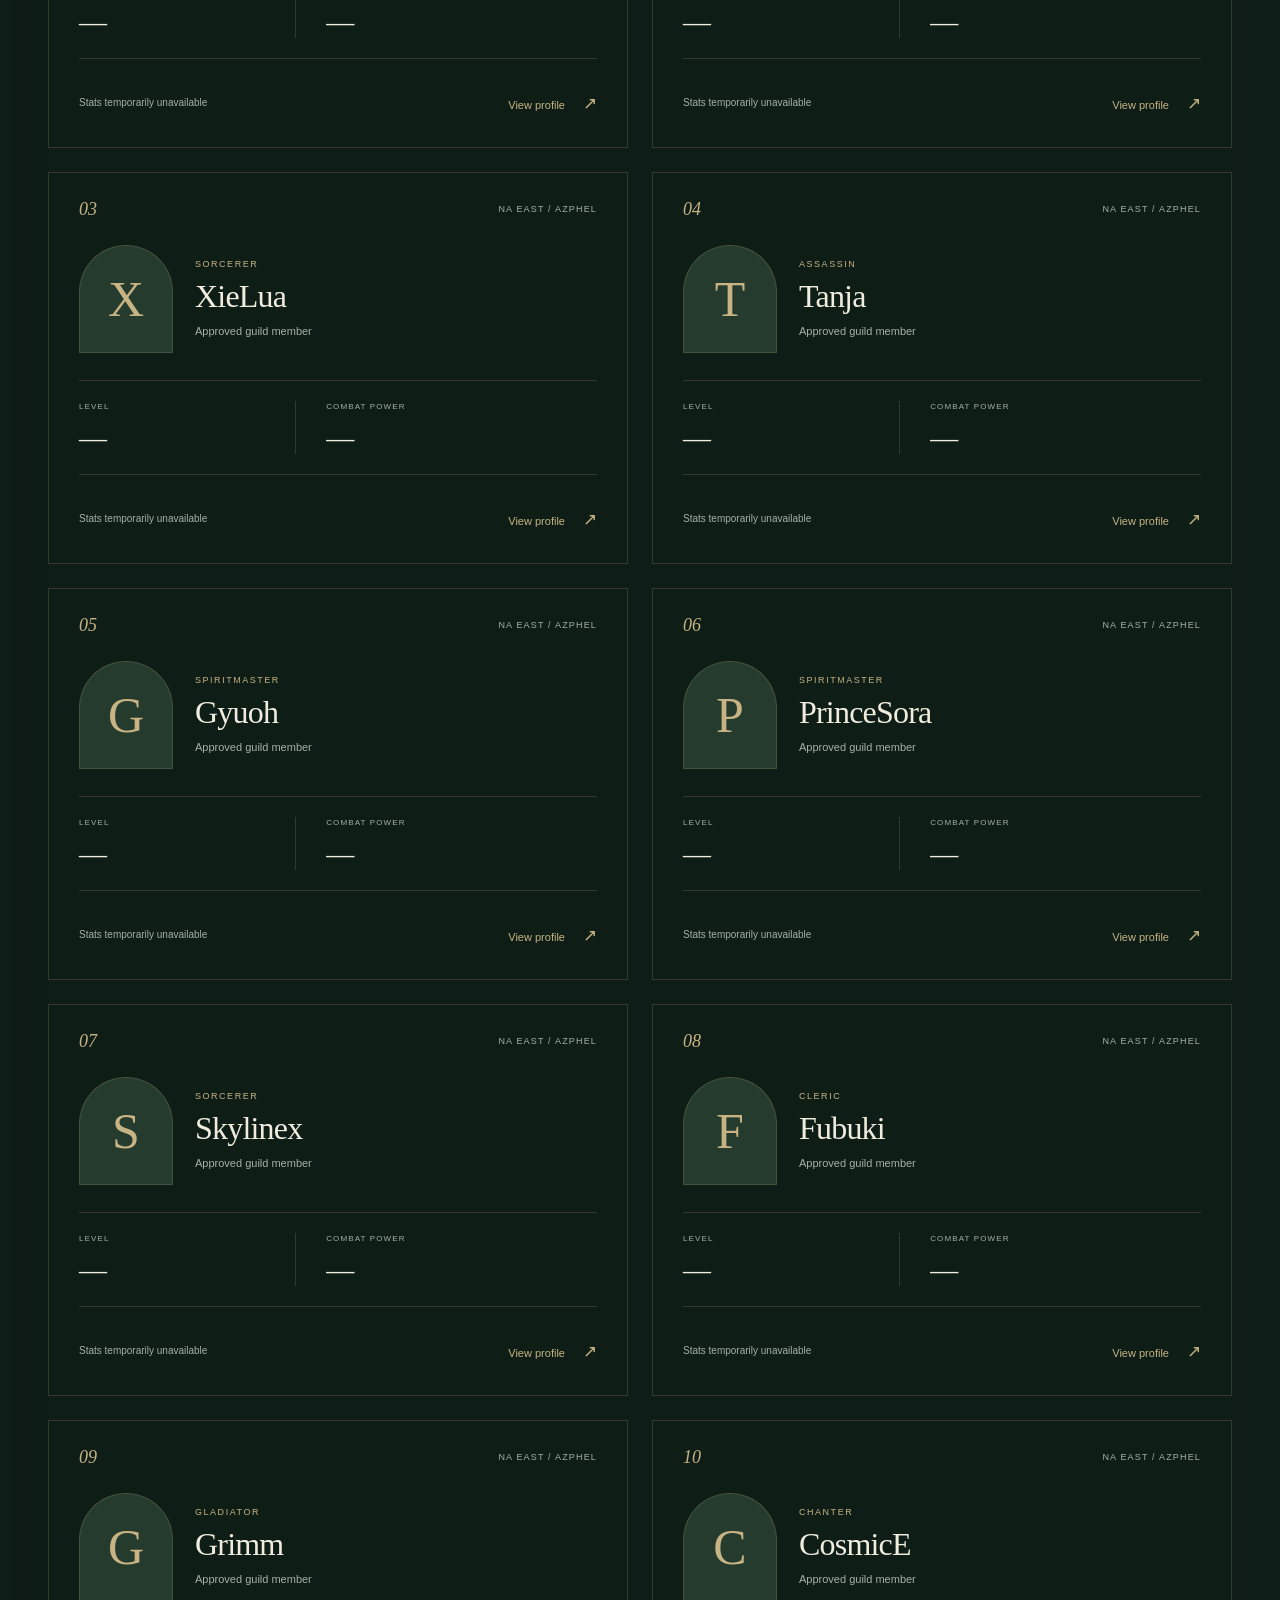
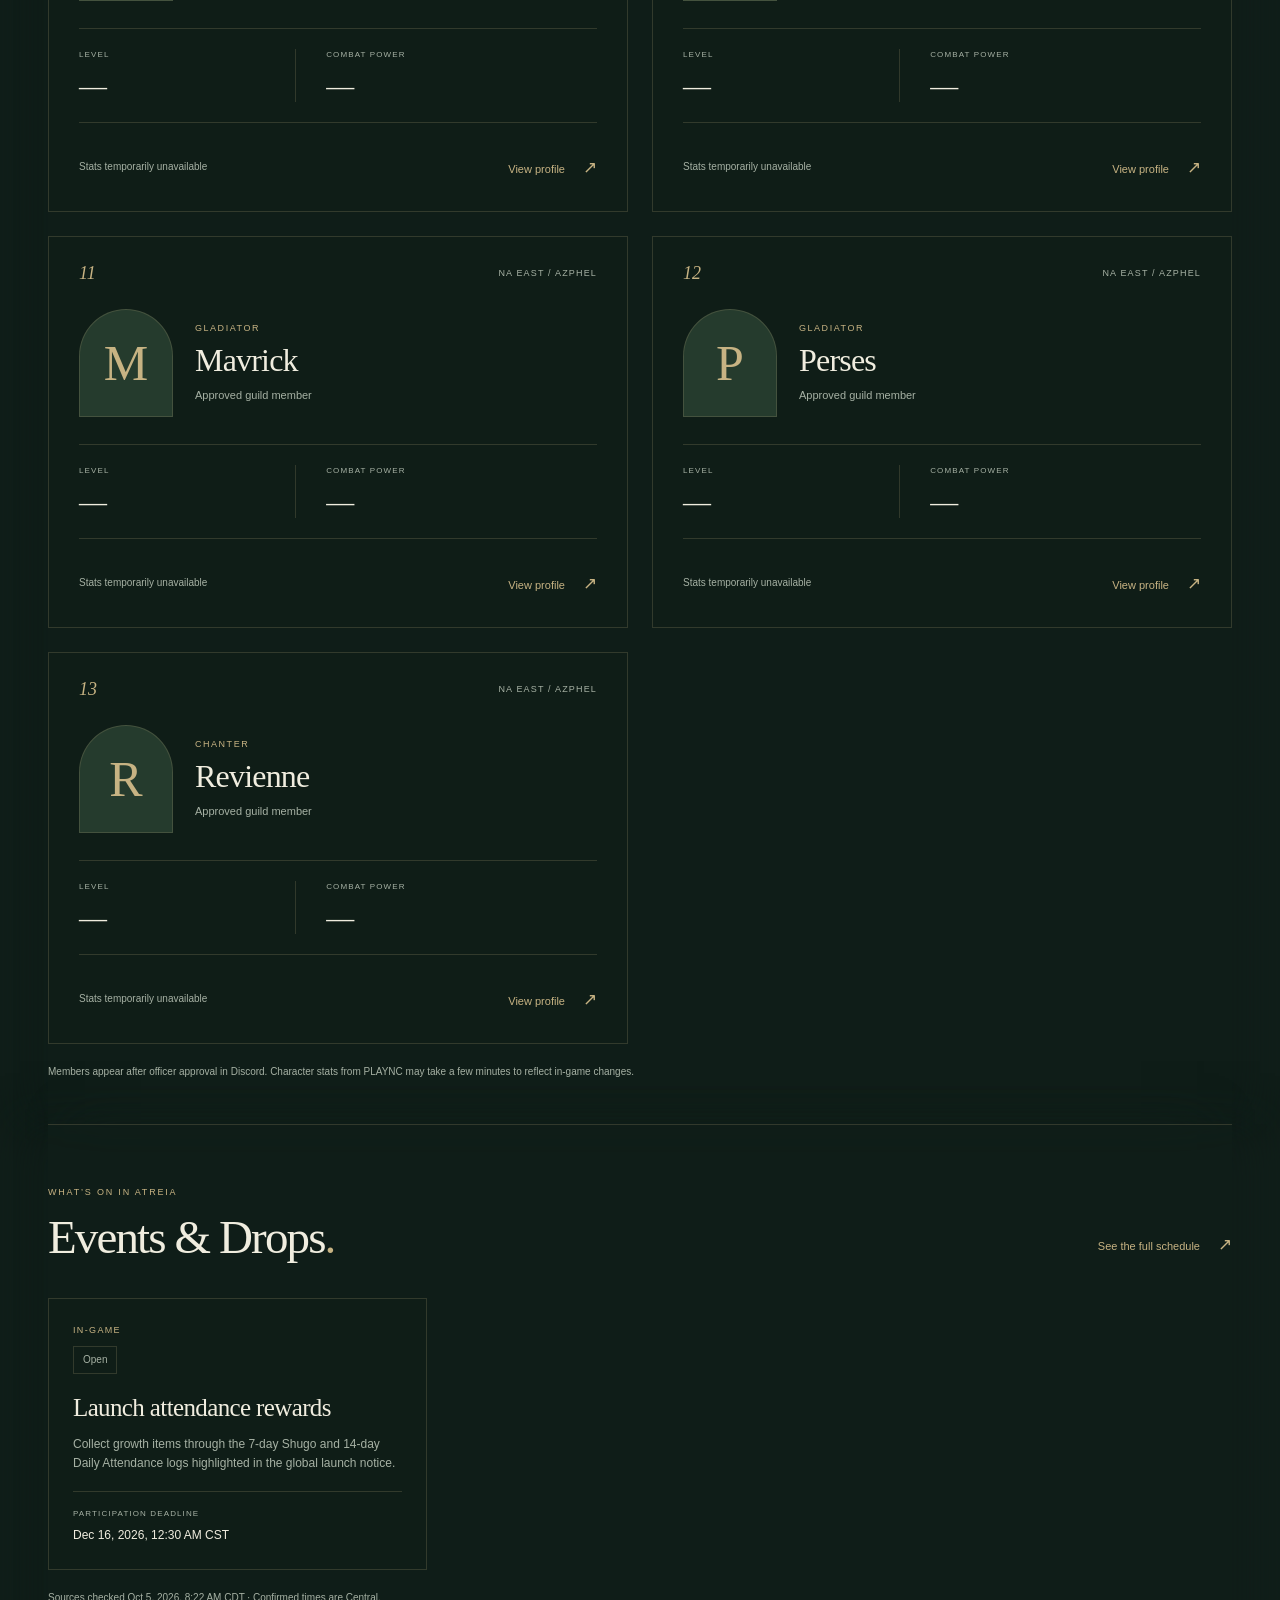
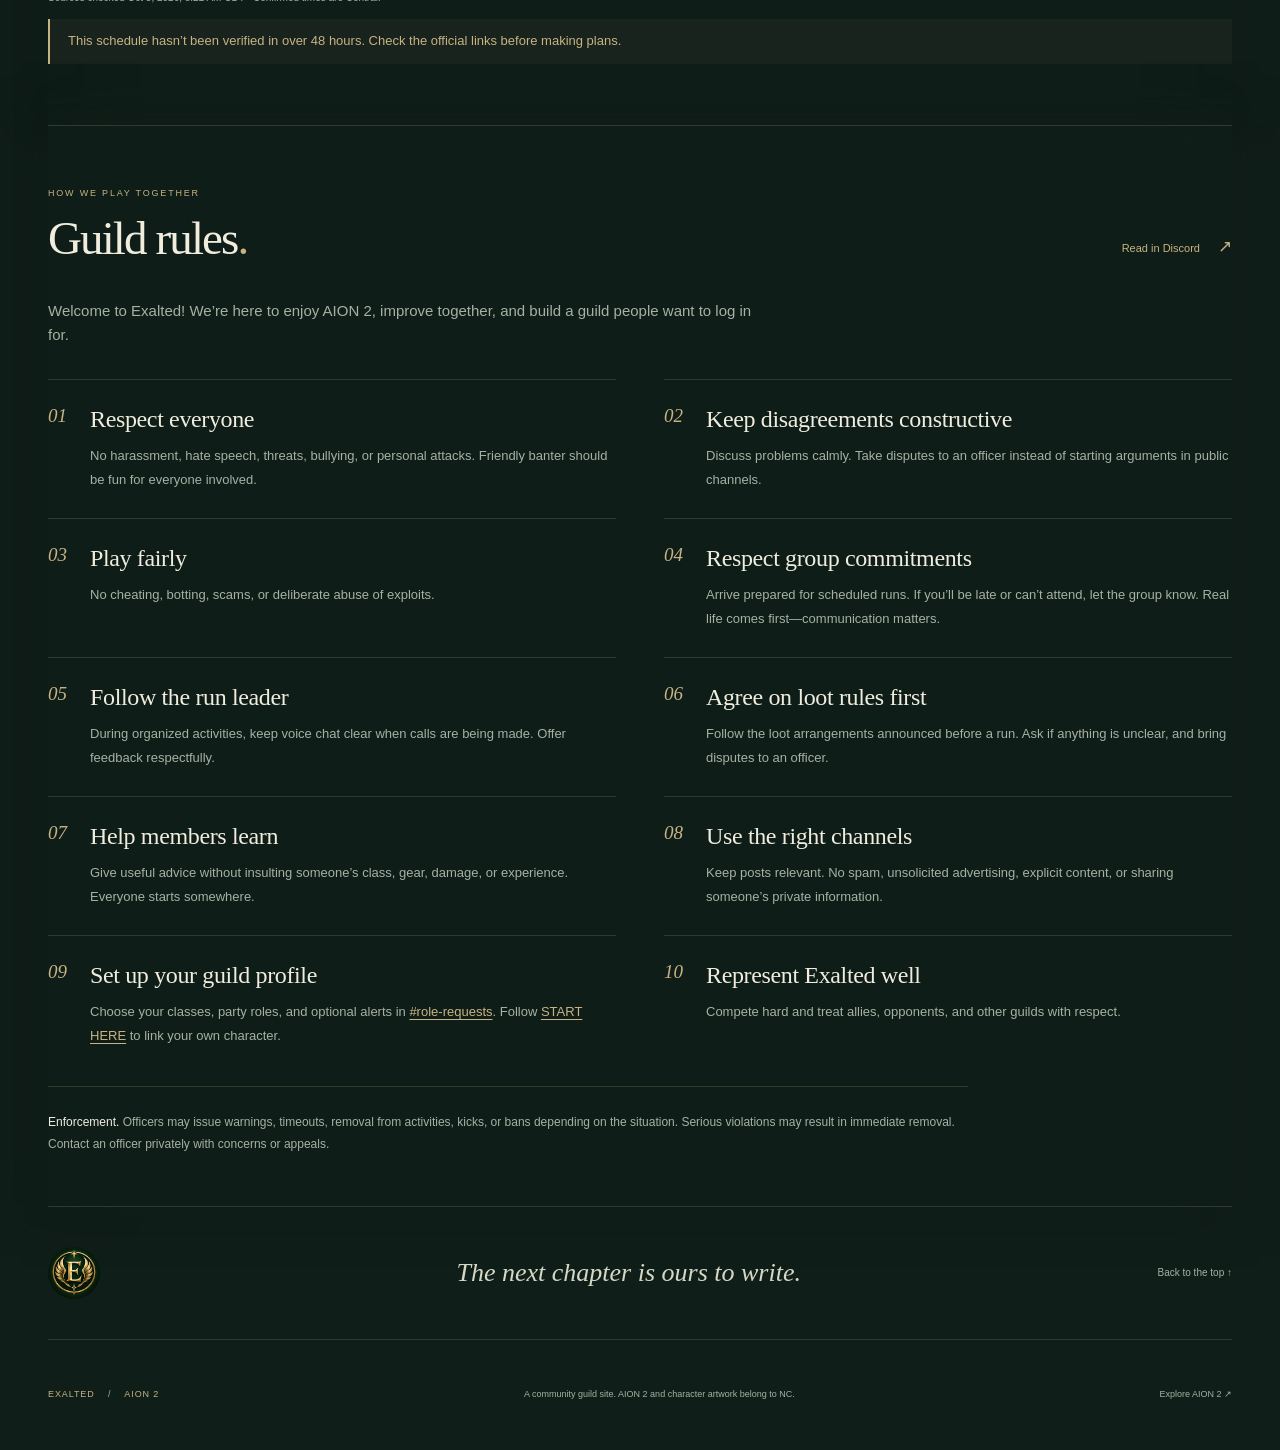
==== commit ba079dd2: "Use a looping GIF emblem and remove playback controls" ====
--- a/index.html
+++ b/index.html
@@ -36,14 +36,10 @@
       <section class="guild-hero" id="about" aria-labelledby="guild-title">
         <div class="hero-copy">
           <p class="eyebrow"><span></span> A GUILD. A SHARED ADVENTURE.</p>
-          <div class="animated-crest" data-crest-motion>
+          <div class="animated-crest">
             <div class="crest-float">
-              <div class="crest-face"><img class="hero-crest" src="/assets/exalted-crest-512.png" alt="Exalted winged E crest" width="180" height="180" fetchpriority="high"><video class="crest-video" data-src="/assets/exalted-crest-animated.mp4" poster="/assets/exalted-crest-512.png" width="180" height="180" muted loop playsinline preload="none" disablepictureinpicture tabindex="-1" aria-hidden="true"></video></div>
+              <div class="crest-face"><img class="hero-crest" src="/assets/exalted-crest-animated.gif" alt="Exalted winged E crest" width="180" height="180" fetchpriority="high"></div>
             </div>
-            <button class="crest-motion-toggle" type="button" aria-label="Pause emblem animation" title="Pause emblem animation" hidden>
-              <svg class="crest-pause-icon" viewBox="0 0 16 16" width="12" height="12" aria-hidden="true"><path d="M4 3v10M12 3v10" fill="none" stroke="currentColor" stroke-width="2"/></svg>
-              <svg class="crest-play-icon" viewBox="0 0 16 16" width="12" height="12" aria-hidden="true"><path d="m5 3 8 5-8 5Z" fill="currentColor"/></svg>
-            </button>
           </div>
           <h1 id="guild-title">Exalted</h1>
           <p class="hero-description">Different paths. One banner.<br>A place to gather, grow, and explore Atreia together.</p>
@@ -112,7 +108,6 @@
     </main>
     <footer class="site-footer"><span>EXALTED <span class="footer-divider">/</span> AION 2</span><p>A community guild site. AION 2 and character artwork belong to NC.</p><a href="https://aion2.plaync.com/en-us" target="_blank" rel="noopener noreferrer">Explore AION 2 ↗</a></footer>
   </div>
-  <script type="module" src="/emblem.js"></script>
   <script type="module" src="/guild.js"></script>
   <script type="module" src="/events.js"></script>
   <script type="module" src="/server-status.js"></script>
--- a/guild.css
+++ b/guild.css
@@ -12,24 +12,14 @@
 .eyebrow{font-size:9px;letter-spacing:.2em;font-weight:500;color:var(--gold);margin:0 0 26px}.hero-copy .eyebrow{display:flex;align-items:center;gap:12px}.eyebrow>span{width:24px;height:1px;background:var(--gold)}
 h1{font:normal clamp(74px,8vw,116px)/1 var(--serif);letter-spacing:-.055em;margin:22px 0 28px}.title-period{color:var(--gold)}
 .hero-copy{min-width:0}.hero-crest{display:block;width:180px;height:180px;border-radius:50%;object-fit:cover}.closing-crest{display:block;border-radius:50%;object-fit:cover;flex:none}
-/* Higgsfield-generated motion, with the original crest as a static fallback. */
+/* The Higgsfield crest is a looping GIF with no player controls. */
 .animated-crest{position:relative;width:180px;height:180px;flex:none}
 .crest-float{position:relative;width:100%;height:100%;isolation:isolate}
 .crest-float::before{content:'';position:absolute;inset:-6px;z-index:-1;pointer-events:none;border:1px solid #dcc58535;border-radius:50%;box-shadow:0 0 22px #d5b86320;opacity:.45}
 .crest-face{position:relative;overflow:hidden;border-radius:50%;width:100%;height:100%}
-.crest-video{position:absolute;inset:0;width:100%;height:100%;object-fit:cover;opacity:0;pointer-events:none}
-.animated-crest[data-video-ready=true] .crest-video{opacity:1}
 .animated-crest .hero-crest{width:100%;height:100%}
-.crest-motion-toggle{position:absolute;right:-8px;bottom:-8px;display:grid;place-items:center;width:32px;height:32px;padding:0;border:1px solid #c7b38366;border-radius:50%;background:#101e19;color:var(--gold);cursor:pointer;z-index:1}
-.crest-motion-toggle[hidden],.crest-play-icon{display:none}
-.crest-motion-toggle:hover{border-color:var(--gold);background:#22352a}
-.crest-motion-toggle:focus-visible{outline:2px solid var(--gold);outline-offset:4px}
-.animated-crest[data-user-paused=true] .crest-pause-icon{display:none}
-.animated-crest[data-user-paused=true] .crest-play-icon{display:block}
 .animated-crest--small{width:64px;height:64px}
-.animated-crest--small .crest-motion-toggle{width:22px;height:22px;right:-5px;bottom:-5px}
 @media(max-width:760px){.animated-crest{width:140px;height:140px}}
-@media(prefers-reduced-motion:reduce){.animated-crest:not([data-motion-opt-in=true]) .crest-video{display:none}}
 .hero-description{color:#bbc3b6;max-width:340px;line-height:1.9;font-size:15px}.primary-link{display:flex;justify-content:space-between;align-items:center;gap:45px;background:var(--gold);color:#17261d;width:fit-content;min-height:54px;padding:13px 23px;margin-top:30px;font-size:12px;font-weight:600;transition:background .2s,transform .2s}.primary-link:hover{background:#e0cda2;color:#17261d;transform:translateY(-2px)}.primary-link span{font-size:22px;font-weight:normal}.hero-footnote{font-size:8px;letter-spacing:.23em;color:var(--muted);margin:27px 0 0}
 .guild-home{margin:26px 0 0;padding:3px 0 3px 18px;border-left:2px solid var(--gold);max-width:440px}.guild-home .eyebrow{margin:0 0 8px}.guild-home p{margin:0;color:var(--muted);font-size:12px;line-height:1.8}.guild-home .guild-home-path{display:flex;align-items:center;flex-wrap:wrap;gap:5px 9px;margin:0 0 8px;color:var(--ink);font-size:15px}.guild-home-path strong{white-space:nowrap}.guild-home-path span{color:var(--gold)}
 .hero-invitation{align-self:end;justify-self:end;width:min(100%,440px);margin:0 0 70px;padding-top:28px;border-top:1px solid #c7b38370;text-shadow:0 2px 24px #081812cc}
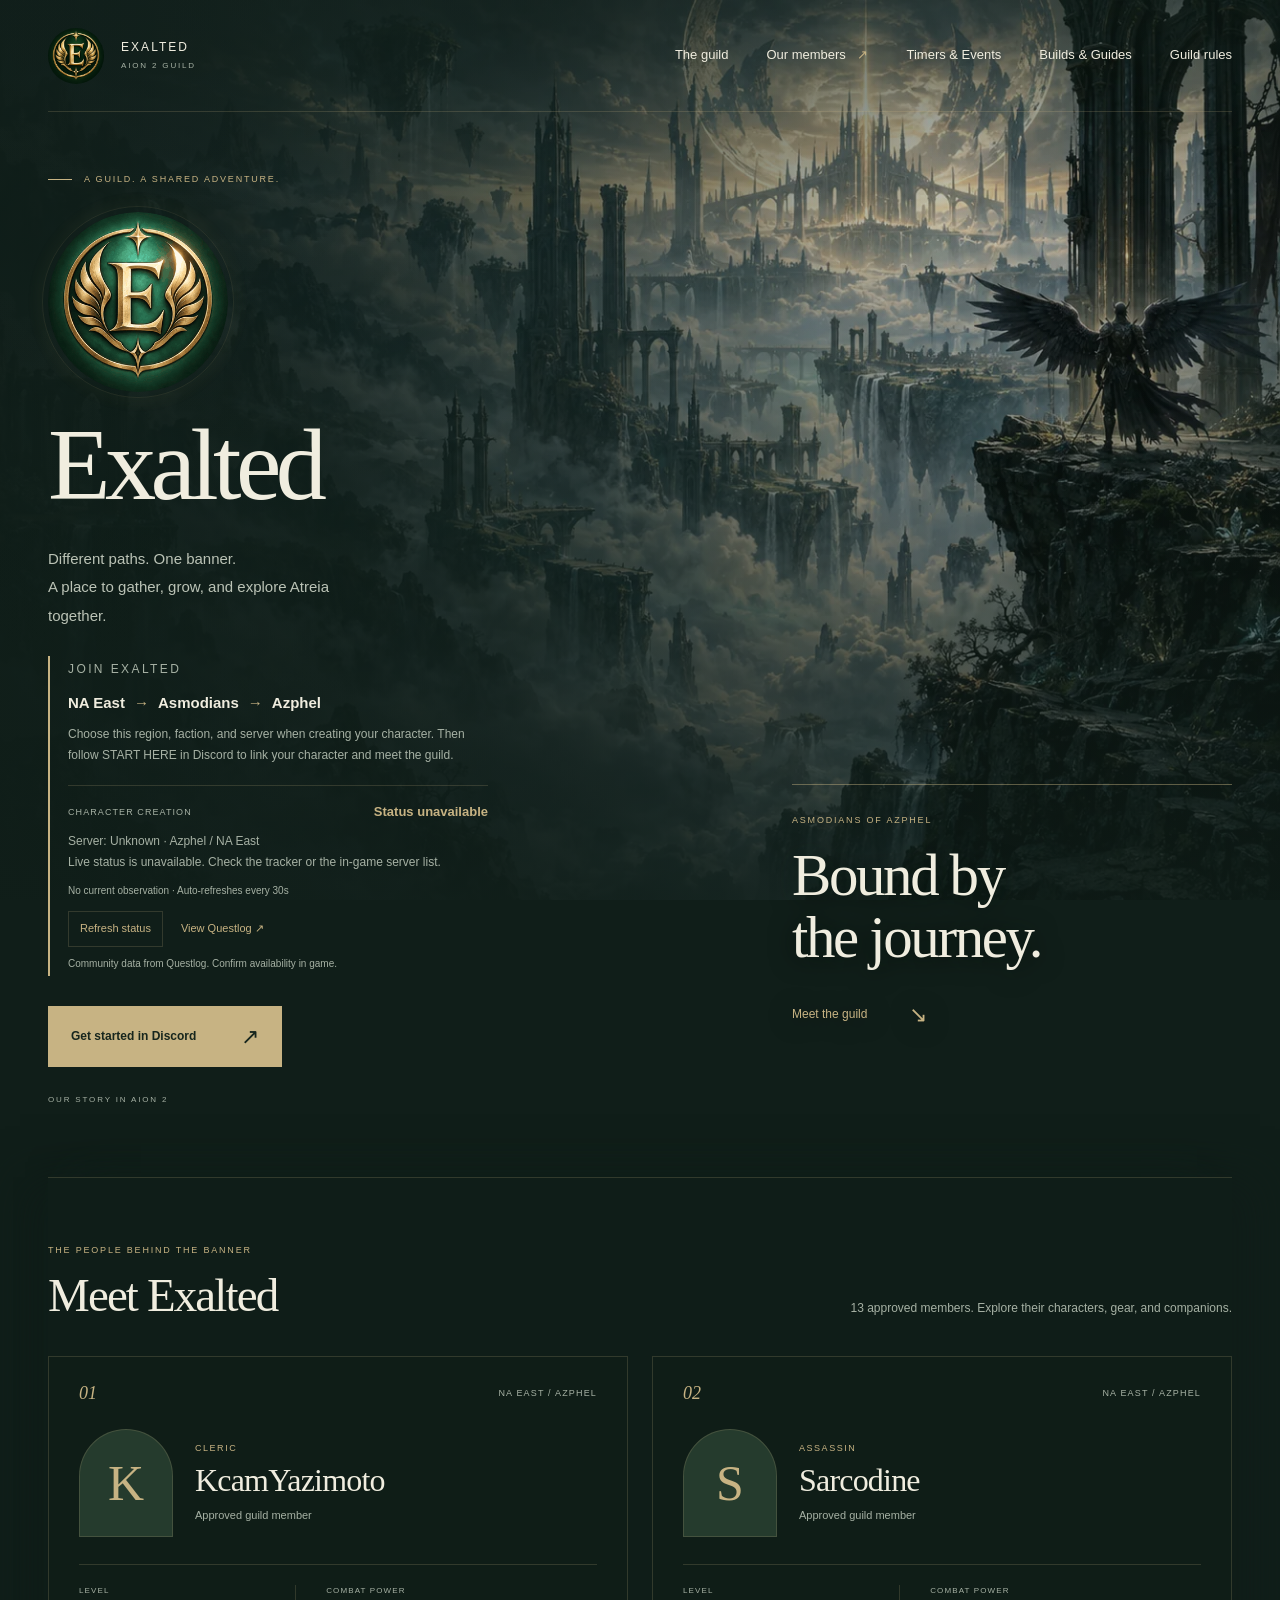
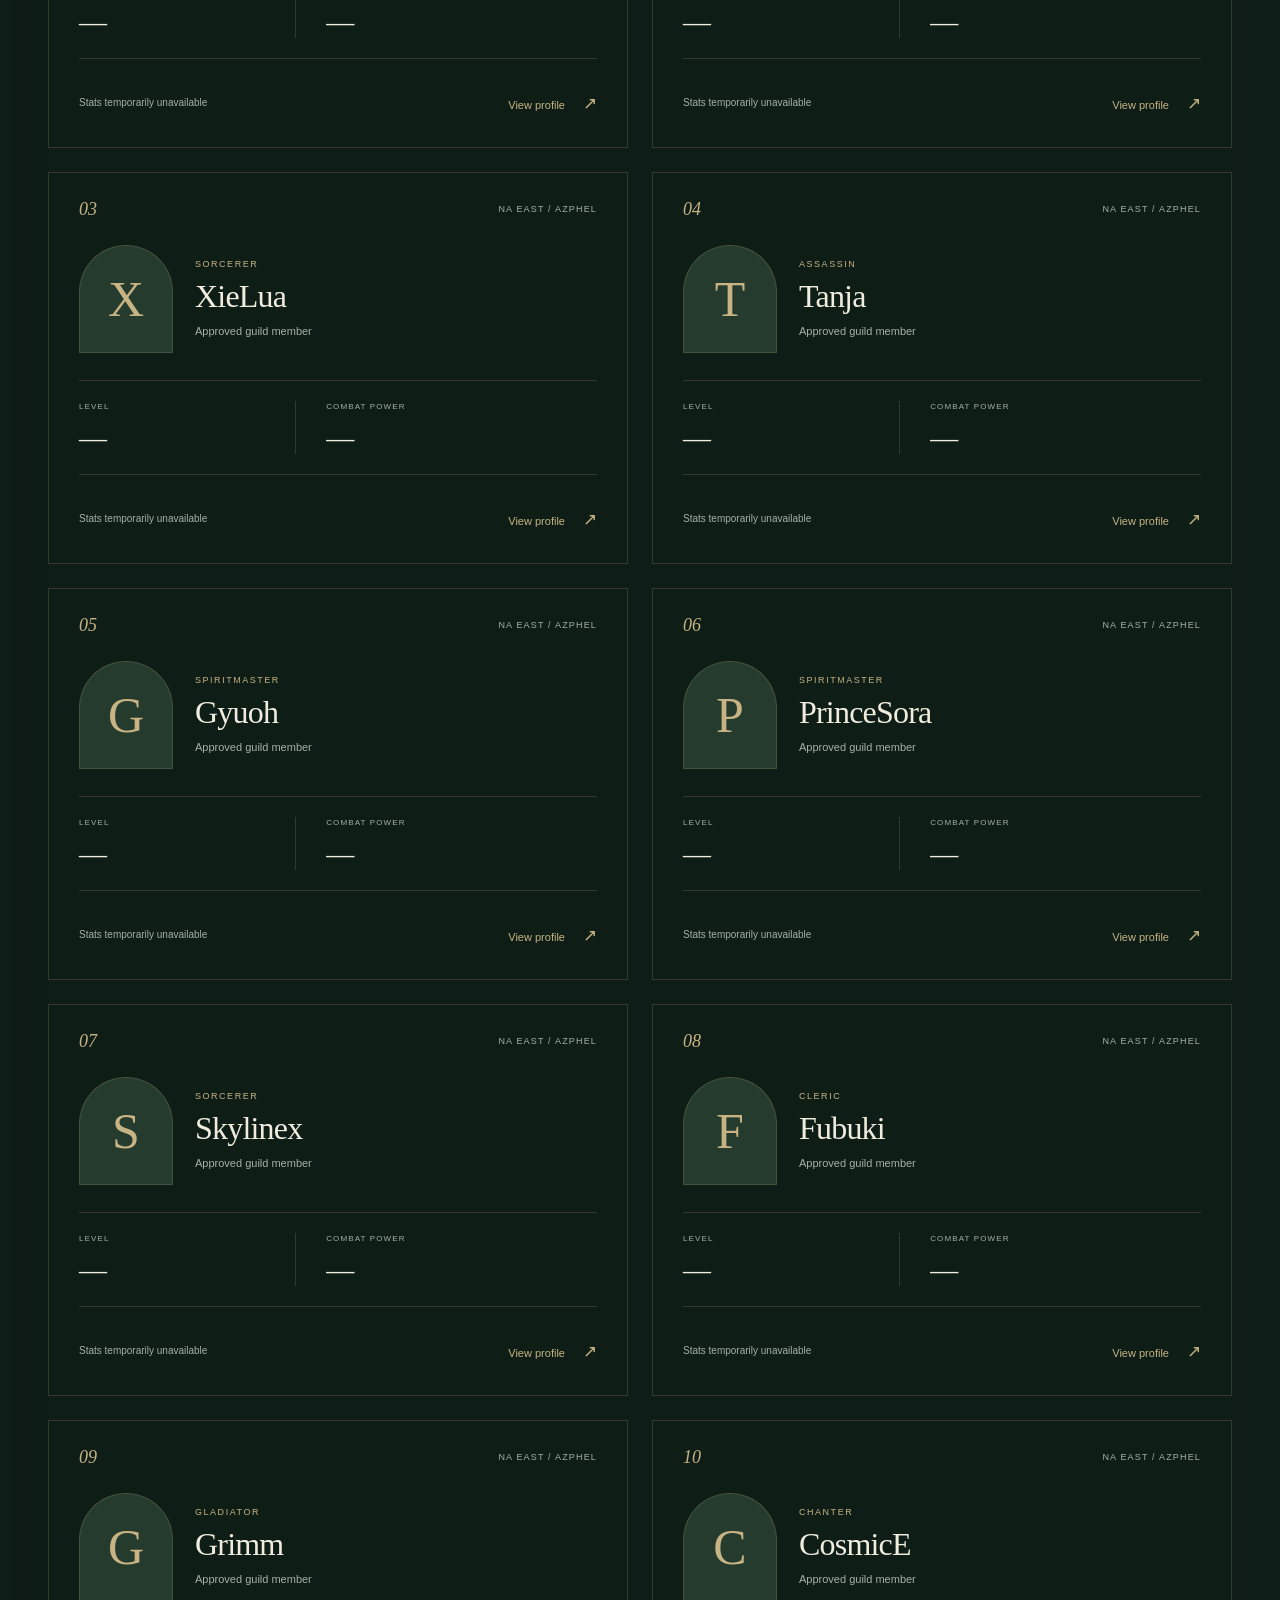
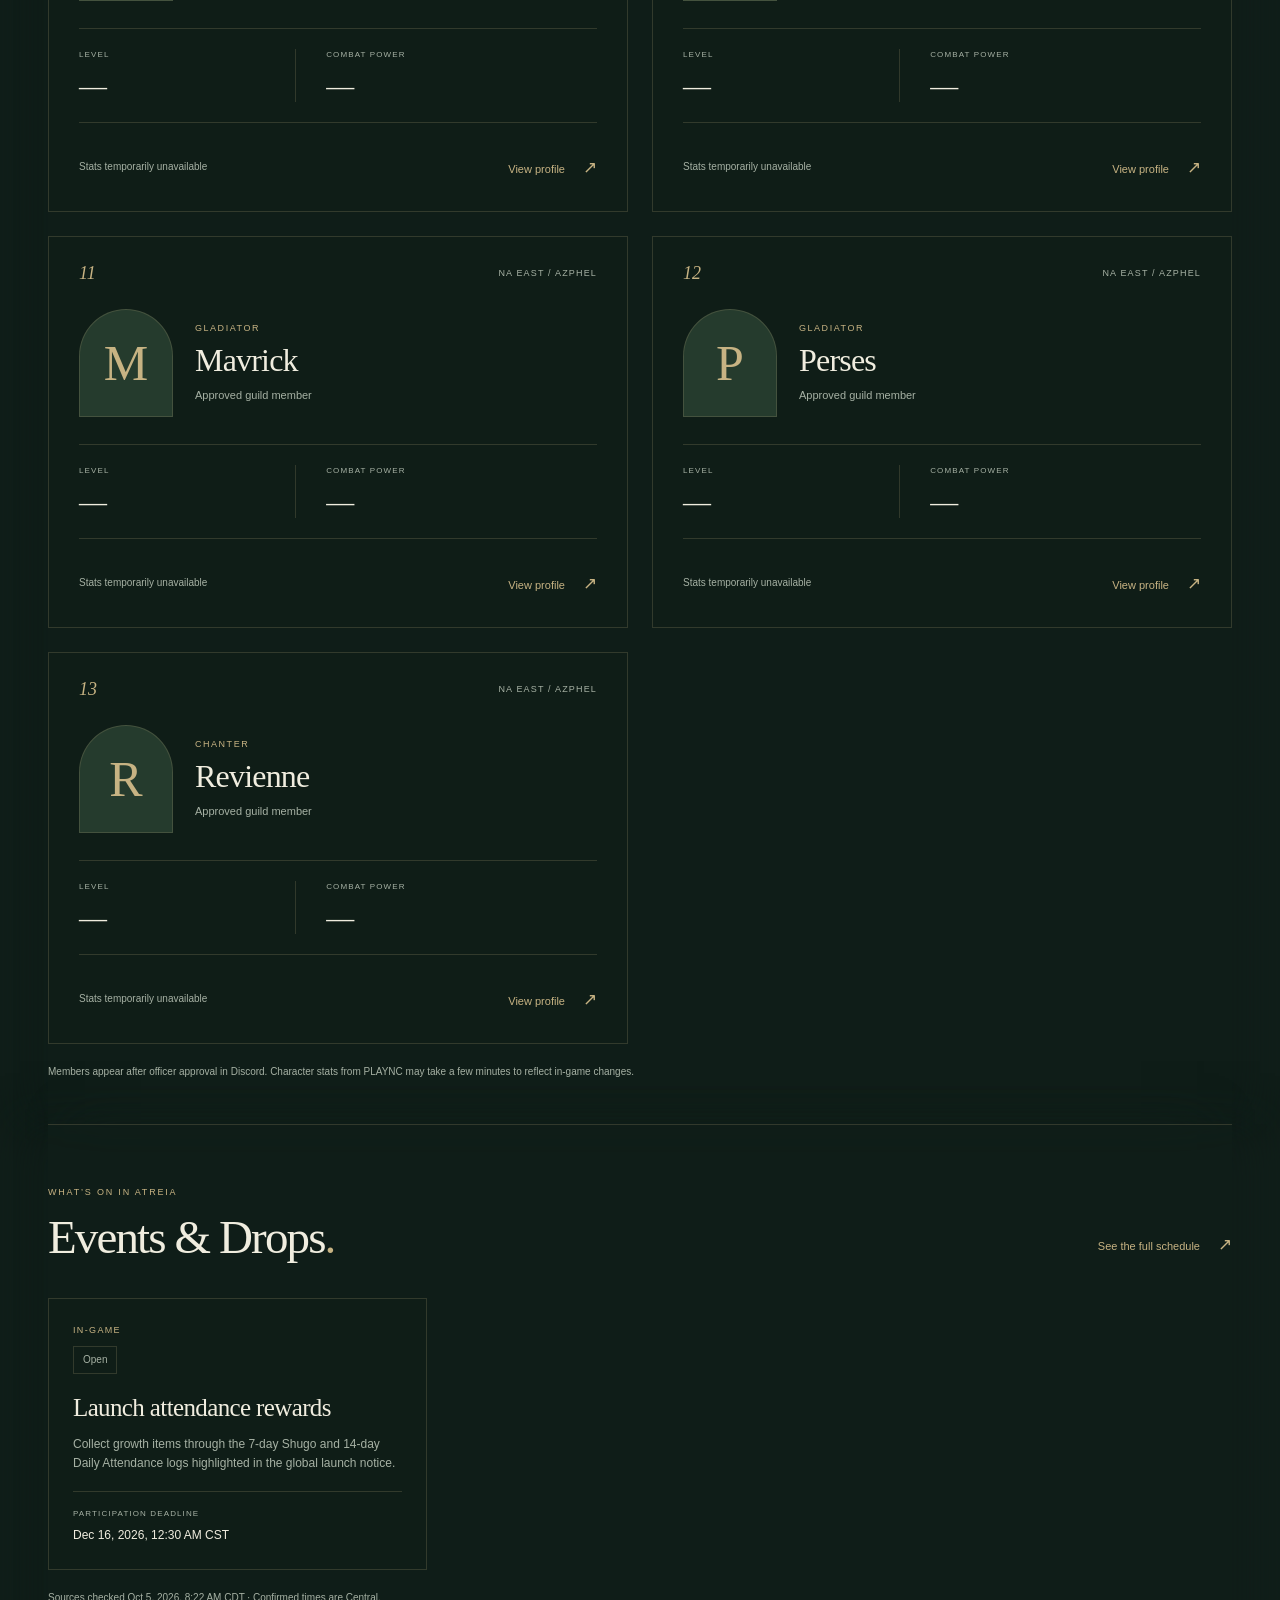
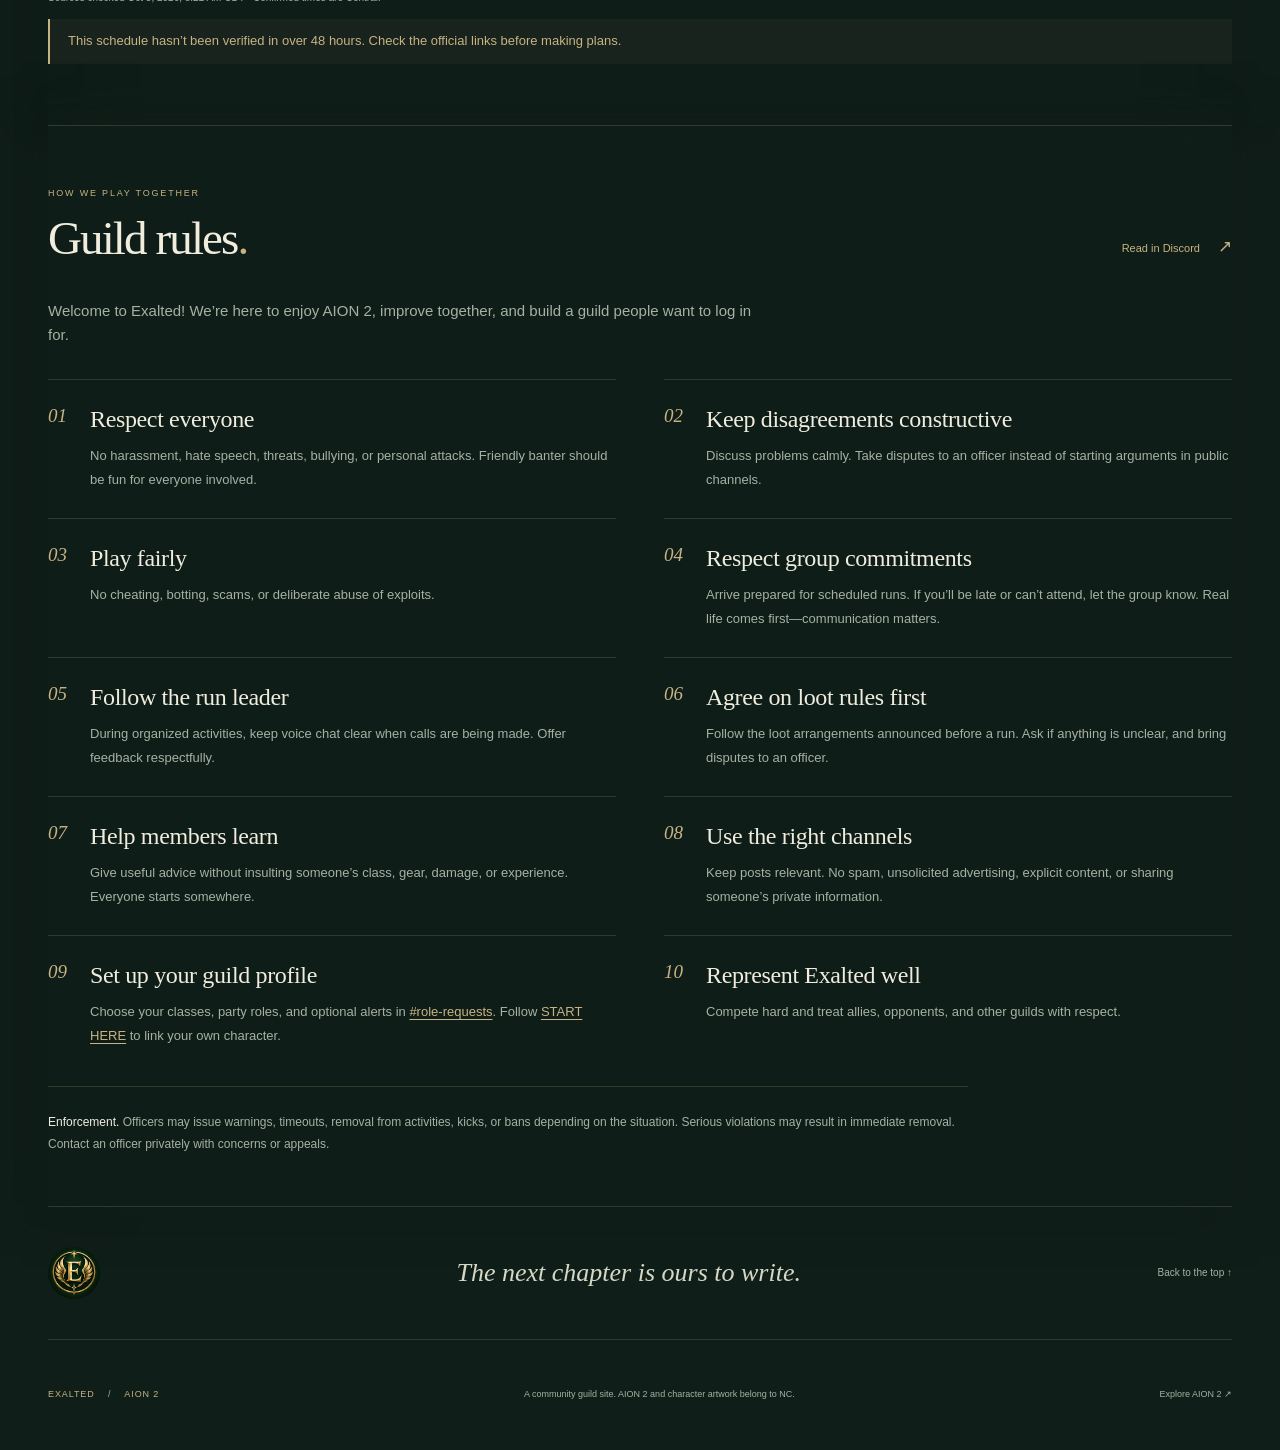
==== commit 0d42cb49: "Add guild Builds and Guides library with Discord link scanning" ====
--- a/index.html
+++ b/index.html
@@ -29,7 +29,7 @@
   <div class="page-shell">
     <header class="site-header">
       <a class="brand" href="/" aria-label="Exalted home"><img class="brand-crest" src="/assets/exalted-crest-192.png" alt="" width="56" height="56"><span>EXALTED<small>AION 2 GUILD</small></span></a>
-      <nav aria-label="Main navigation"><a href="#about">The guild</a><a href="#members">Our members <span aria-hidden="true">↗</span></a><a href="/events">Timers &amp; Events</a><a href="#rules">Guild rules</a></nav>
+      <nav aria-label="Main navigation"><a href="#about">The guild</a><a href="#members">Our members <span aria-hidden="true">↗</span></a><a href="/events">Timers &amp; Events</a><a href="/builds">Builds &amp; Guides</a><a href="#rules">Guild rules</a></nav>
       <span class="region">NA EAST <span aria-hidden="true">/</span> ASMODIANS <span aria-hidden="true">/</span> AZPHEL</span>
     </header>
     <main id="main">
--- a/guild.css
+++ b/guild.css
@@ -64,4 +64,7 @@
 @media(max-width:760px){.rules-section{padding:42px 0 36px}.rules-list{grid-template-columns:1fr}.rules-intro{font-size:14px}.rules-list li{padding-top:22px;padding-bottom:22px}.rules-list h3{font-size:23px}.rules-section .section-heading>.profile-link{display:inline-block;margin-top:12px}}
 @media(max-width:380px){nav{gap:12px;font-size:10px}}
 /* Keep every section reachable as the guild navigation grows. */
-@media(max-width:760px){.site-header{flex-wrap:wrap;padding:17px 0;gap:8px 16px}.site-header nav{width:100%;justify-content:space-between;gap:12px}.site-header nav a:first-child{display:block}.site-header nav a{padding:9px 0}.site-header nav a span{display:none}}
+.site-header nav a{white-space:nowrap}.site-header nav a[aria-current=page]{color:var(--gold)}
+@media(max-width:1300px){.site-header .region{display:none}}
+@media(max-width:950px){.site-header{flex-wrap:wrap;padding:17px 0;gap:8px 16px}.site-header nav{width:100%;justify-content:space-between;gap:16px}}
+@media(max-width:760px){.site-header{flex-wrap:wrap;padding:17px 0;gap:8px 16px}.site-header nav{width:100%;display:flex;flex-wrap:wrap;justify-content:flex-start;gap:0 22px}.site-header nav a:first-child{display:block}.site-header nav a{padding:10px 0;min-height:38px;white-space:nowrap}.site-header nav a span{display:none}}
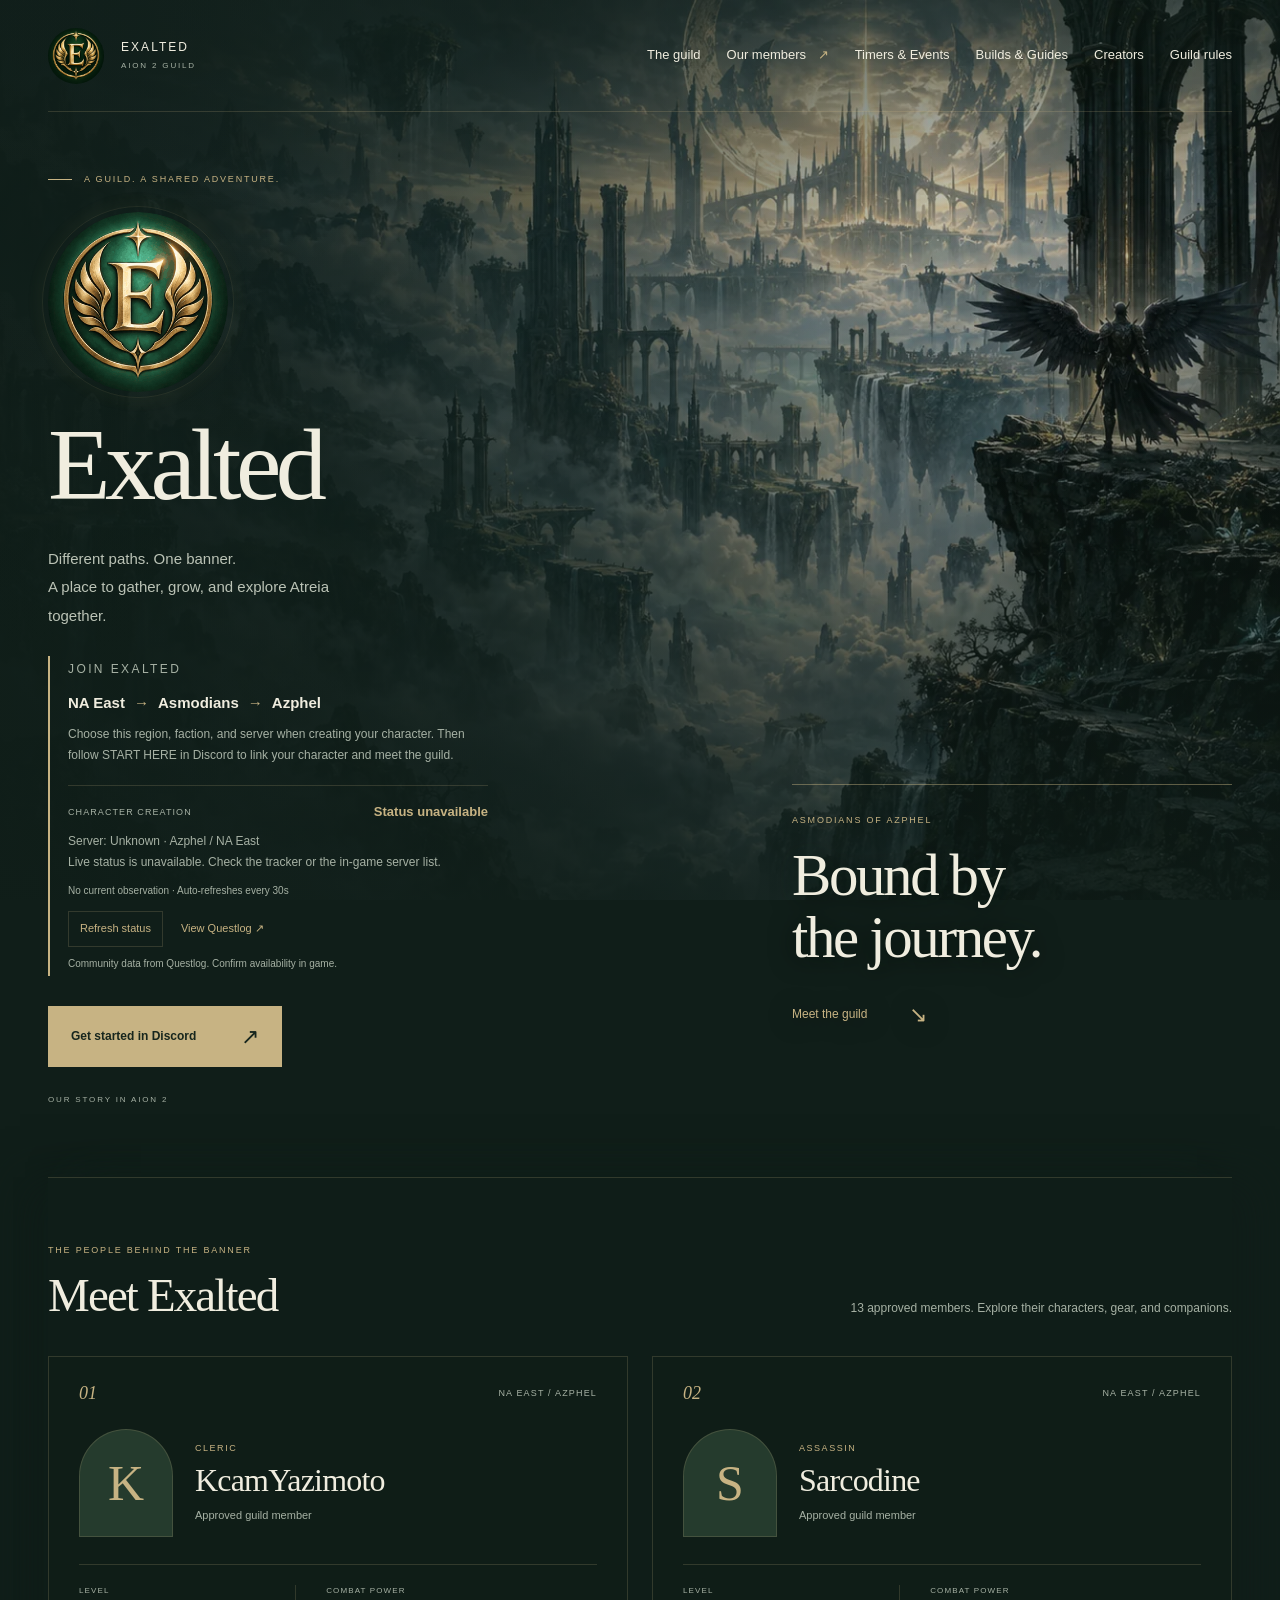
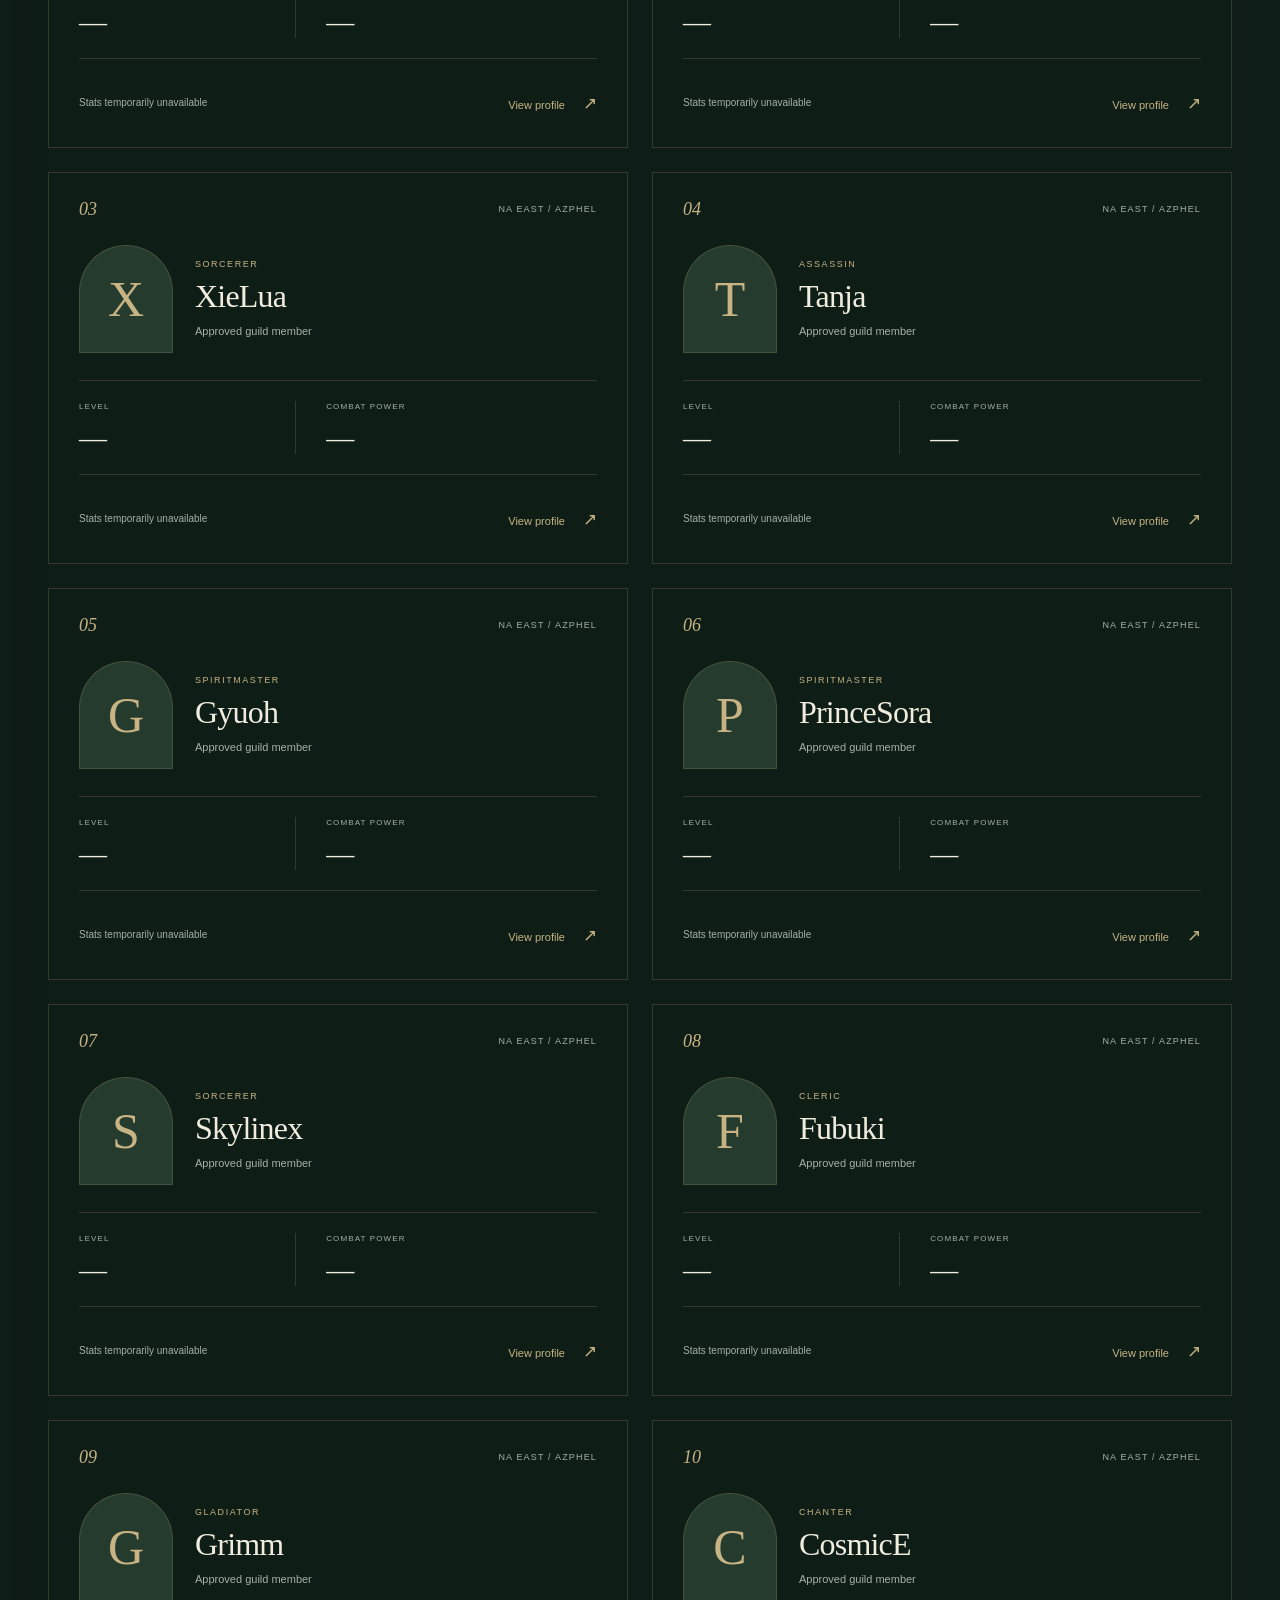
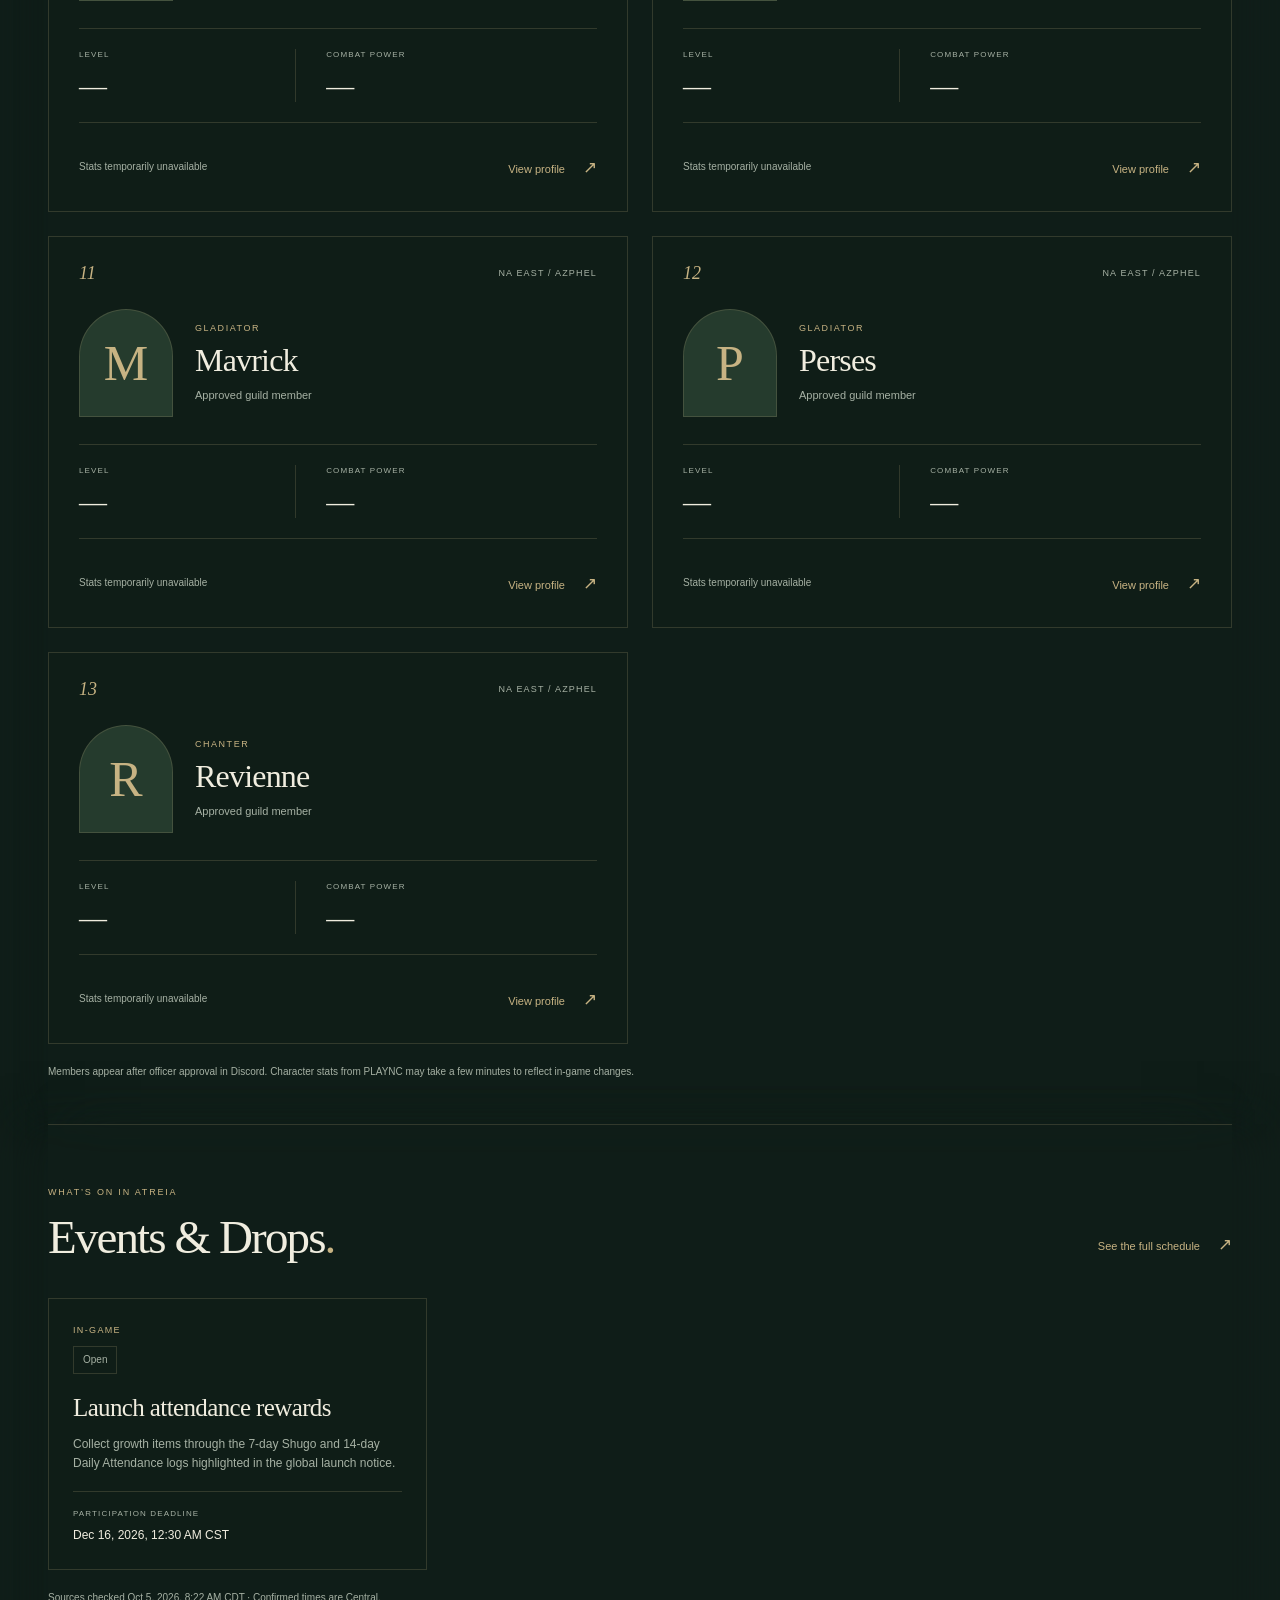
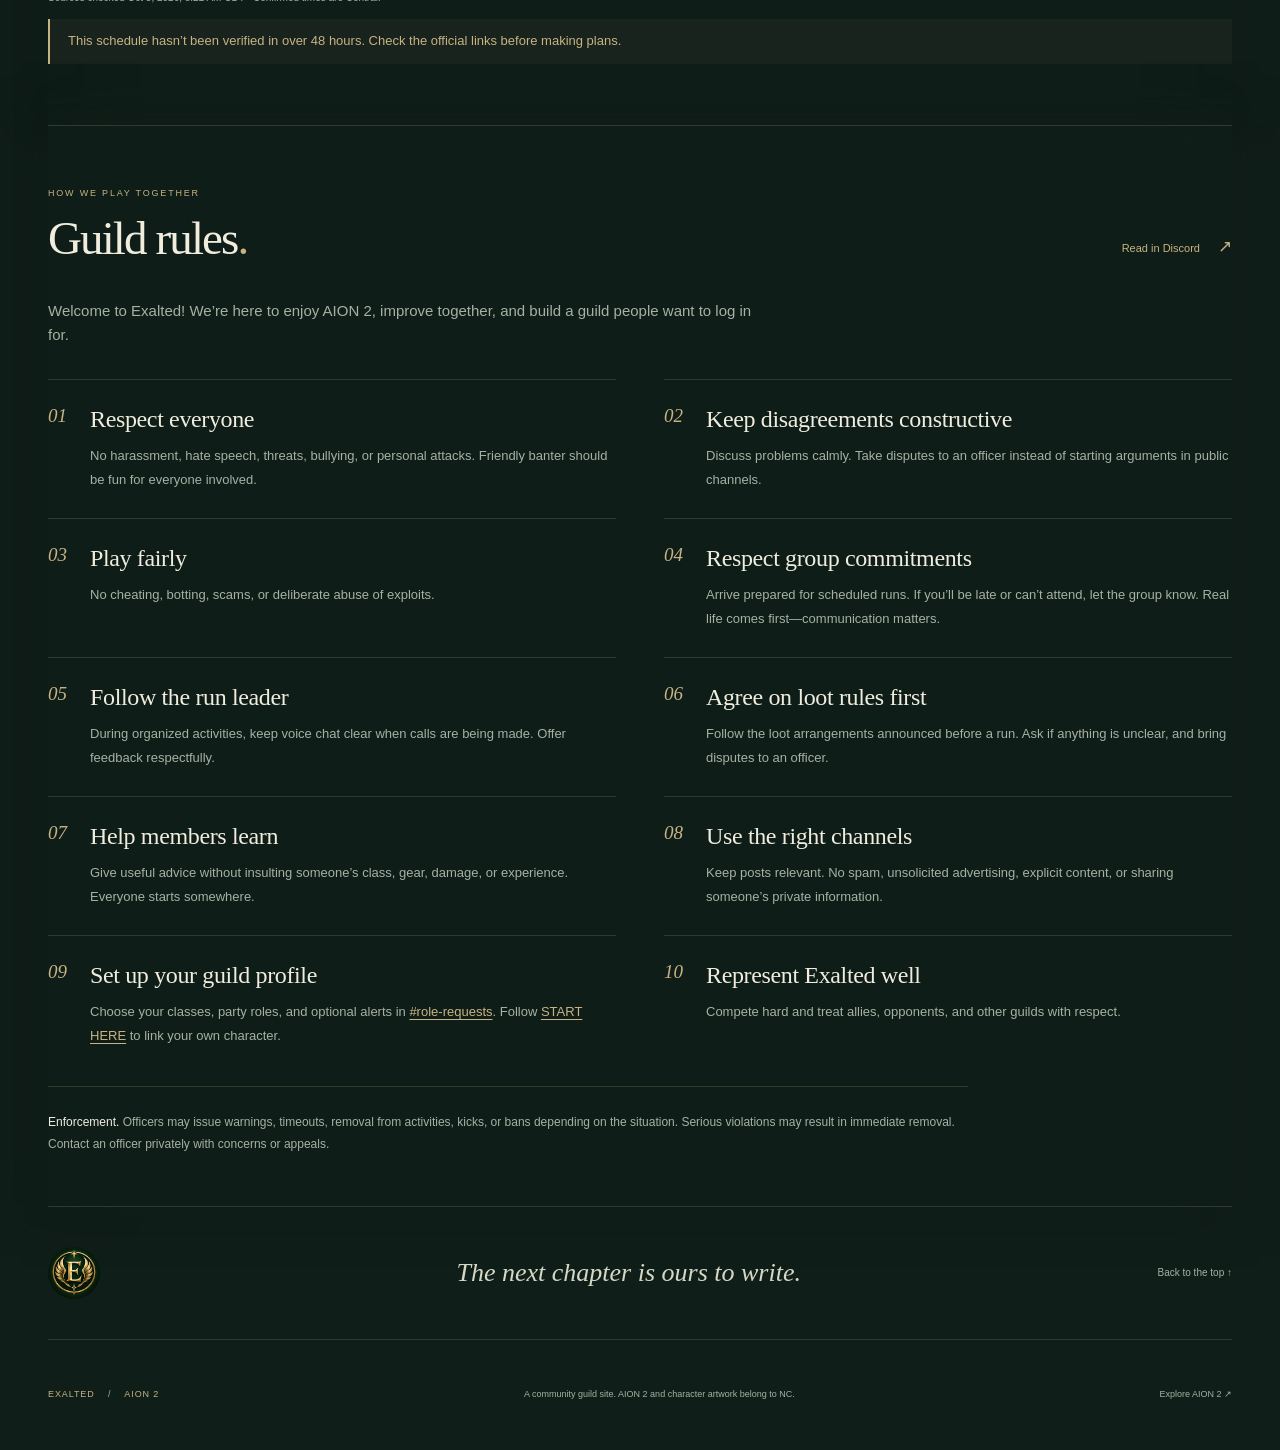
==== commit 71a106fd: "Add live creator directory and Discord channel monitoring" ====
--- a/index.html
+++ b/index.html
@@ -29,7 +29,7 @@
   <div class="page-shell">
     <header class="site-header">
       <a class="brand" href="/" aria-label="Exalted home"><img class="brand-crest" src="/assets/exalted-crest-192.png" alt="" width="56" height="56"><span>EXALTED<small>AION 2 GUILD</small></span></a>
-      <nav aria-label="Main navigation"><a href="#about">The guild</a><a href="#members">Our members <span aria-hidden="true">↗</span></a><a href="/events">Timers &amp; Events</a><a href="/builds">Builds &amp; Guides</a><a href="#rules">Guild rules</a></nav>
+      <nav aria-label="Main navigation"><a href="#about">The guild</a><a href="#members">Our members <span aria-hidden="true">↗</span></a><a href="/events">Timers &amp; Events</a><a href="/builds">Builds &amp; Guides</a><a href="/creators">Creators</a><a href="#rules">Guild rules</a></nav>
       <span class="region">NA EAST <span aria-hidden="true">/</span> ASMODIANS <span aria-hidden="true">/</span> AZPHEL</span>
     </header>
     <main id="main">
--- a/guild.css
+++ b/guild.css
@@ -66,5 +66,6 @@
 /* Keep every section reachable as the guild navigation grows. */
 .site-header nav a{white-space:nowrap}.site-header nav a[aria-current=page]{color:var(--gold)}
 @media(max-width:1300px){.site-header .region{display:none}}
+@media(min-width:951px) and (max-width:1450px){.site-header .region{display:none}.site-header nav{gap:26px}}
 @media(max-width:950px){.site-header{flex-wrap:wrap;padding:17px 0;gap:8px 16px}.site-header nav{width:100%;justify-content:space-between;gap:16px}}
 @media(max-width:760px){.site-header{flex-wrap:wrap;padding:17px 0;gap:8px 16px}.site-header nav{width:100%;display:flex;flex-wrap:wrap;justify-content:flex-start;gap:0 22px}.site-header nav a:first-child{display:block}.site-header nav a{padding:10px 0;min-height:38px;white-space:nowrap}.site-header nav a span{display:none}}
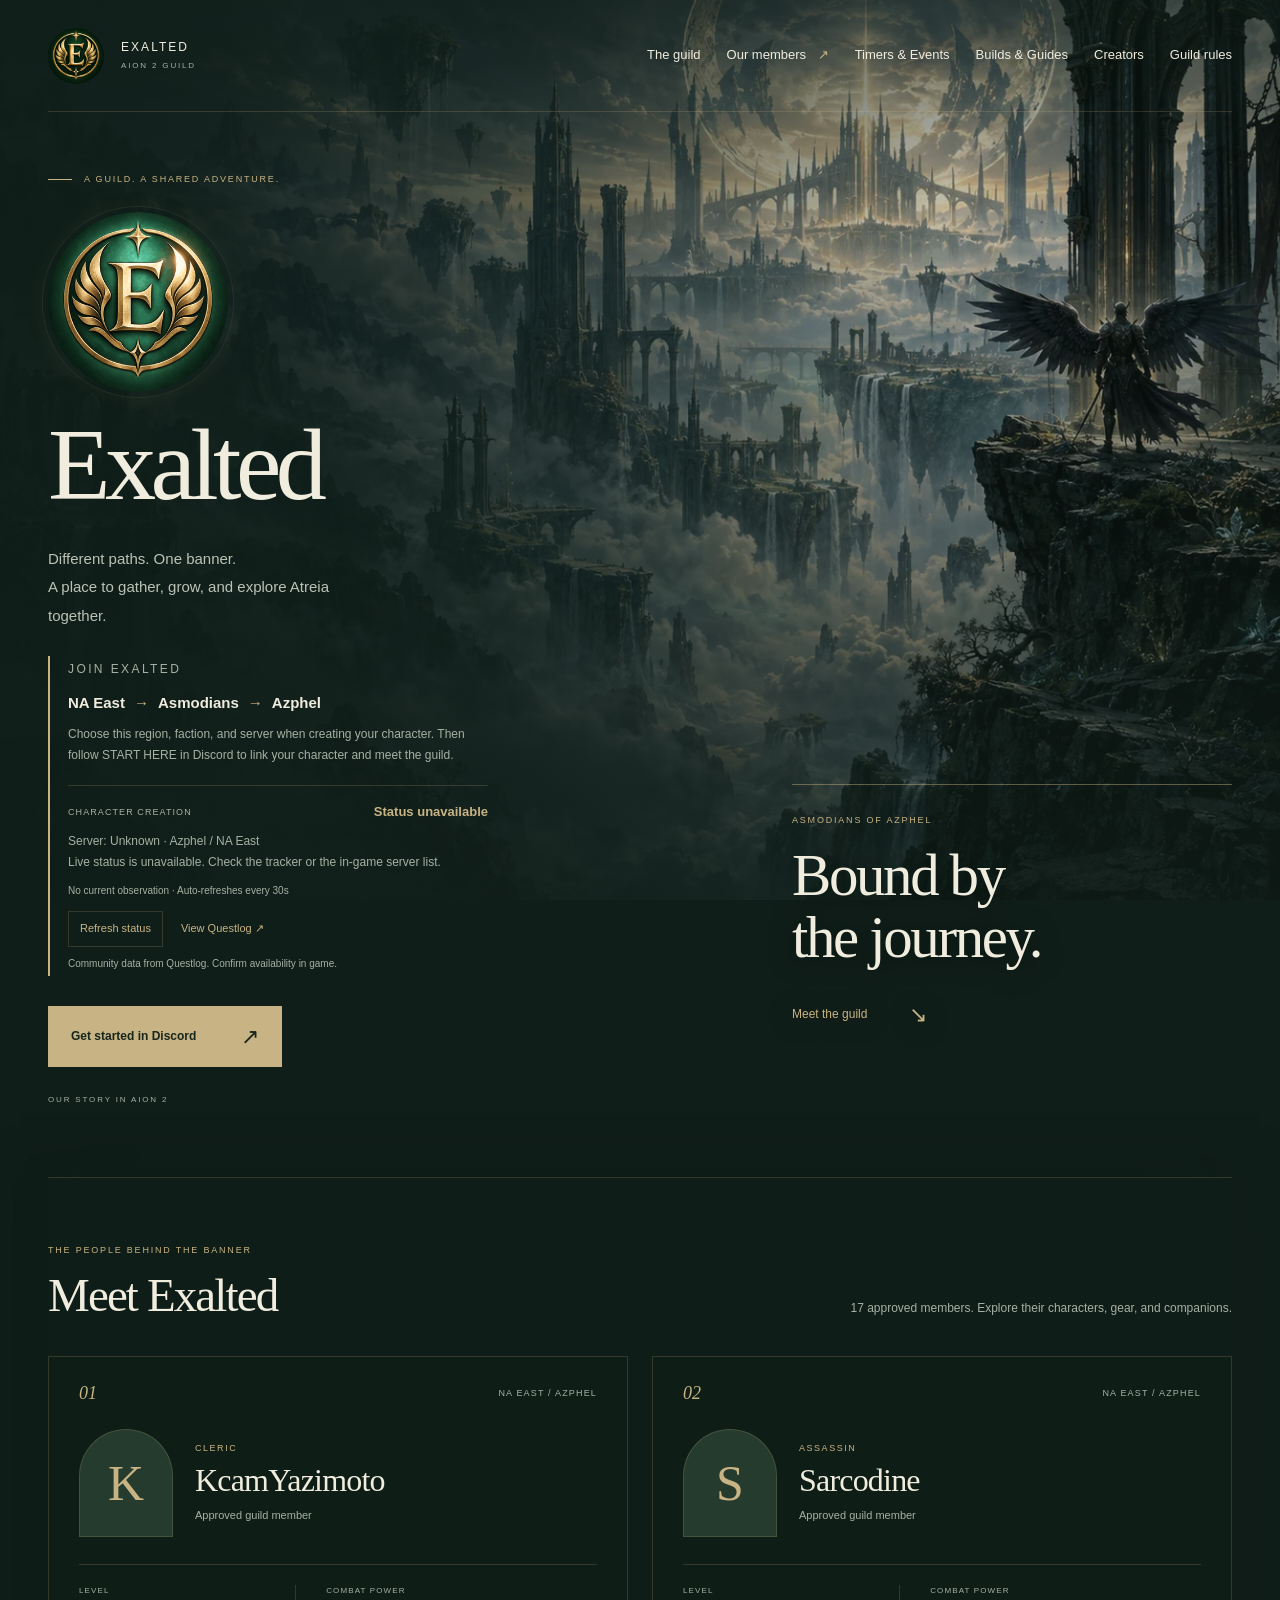
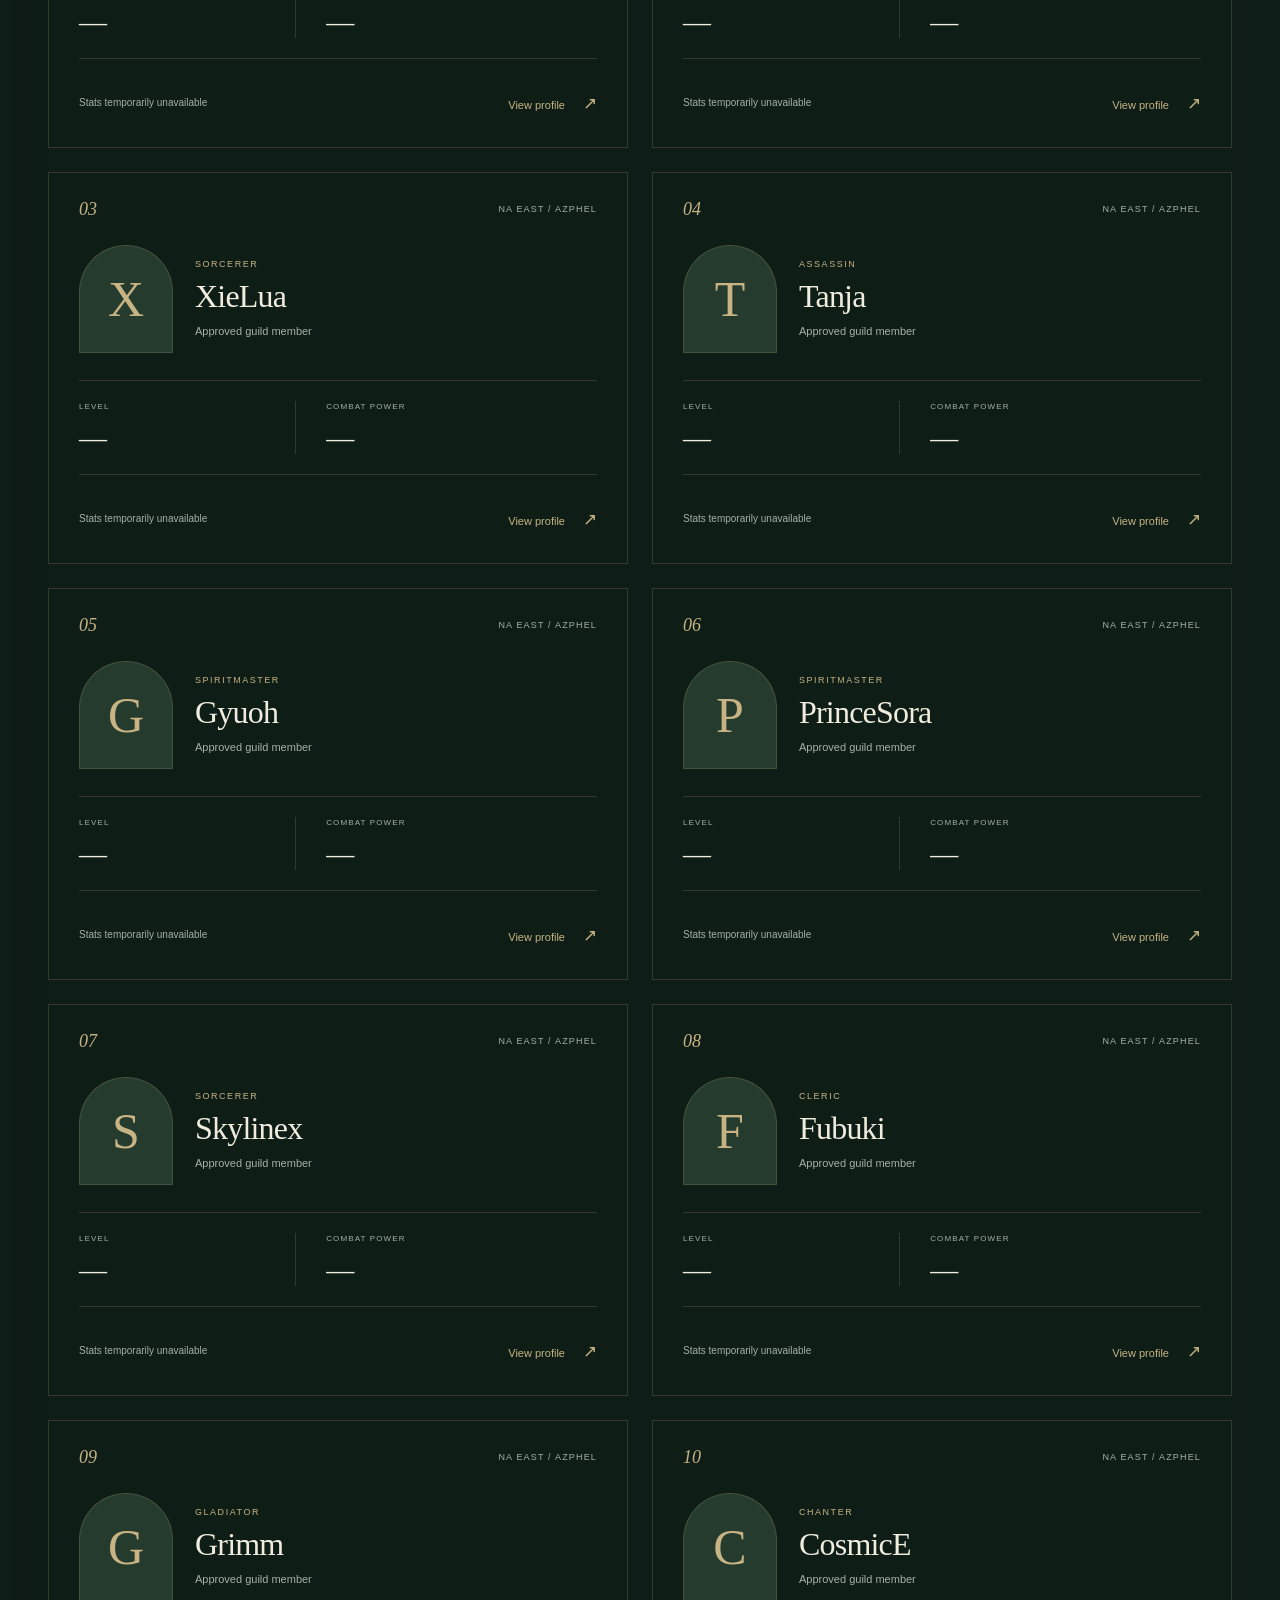
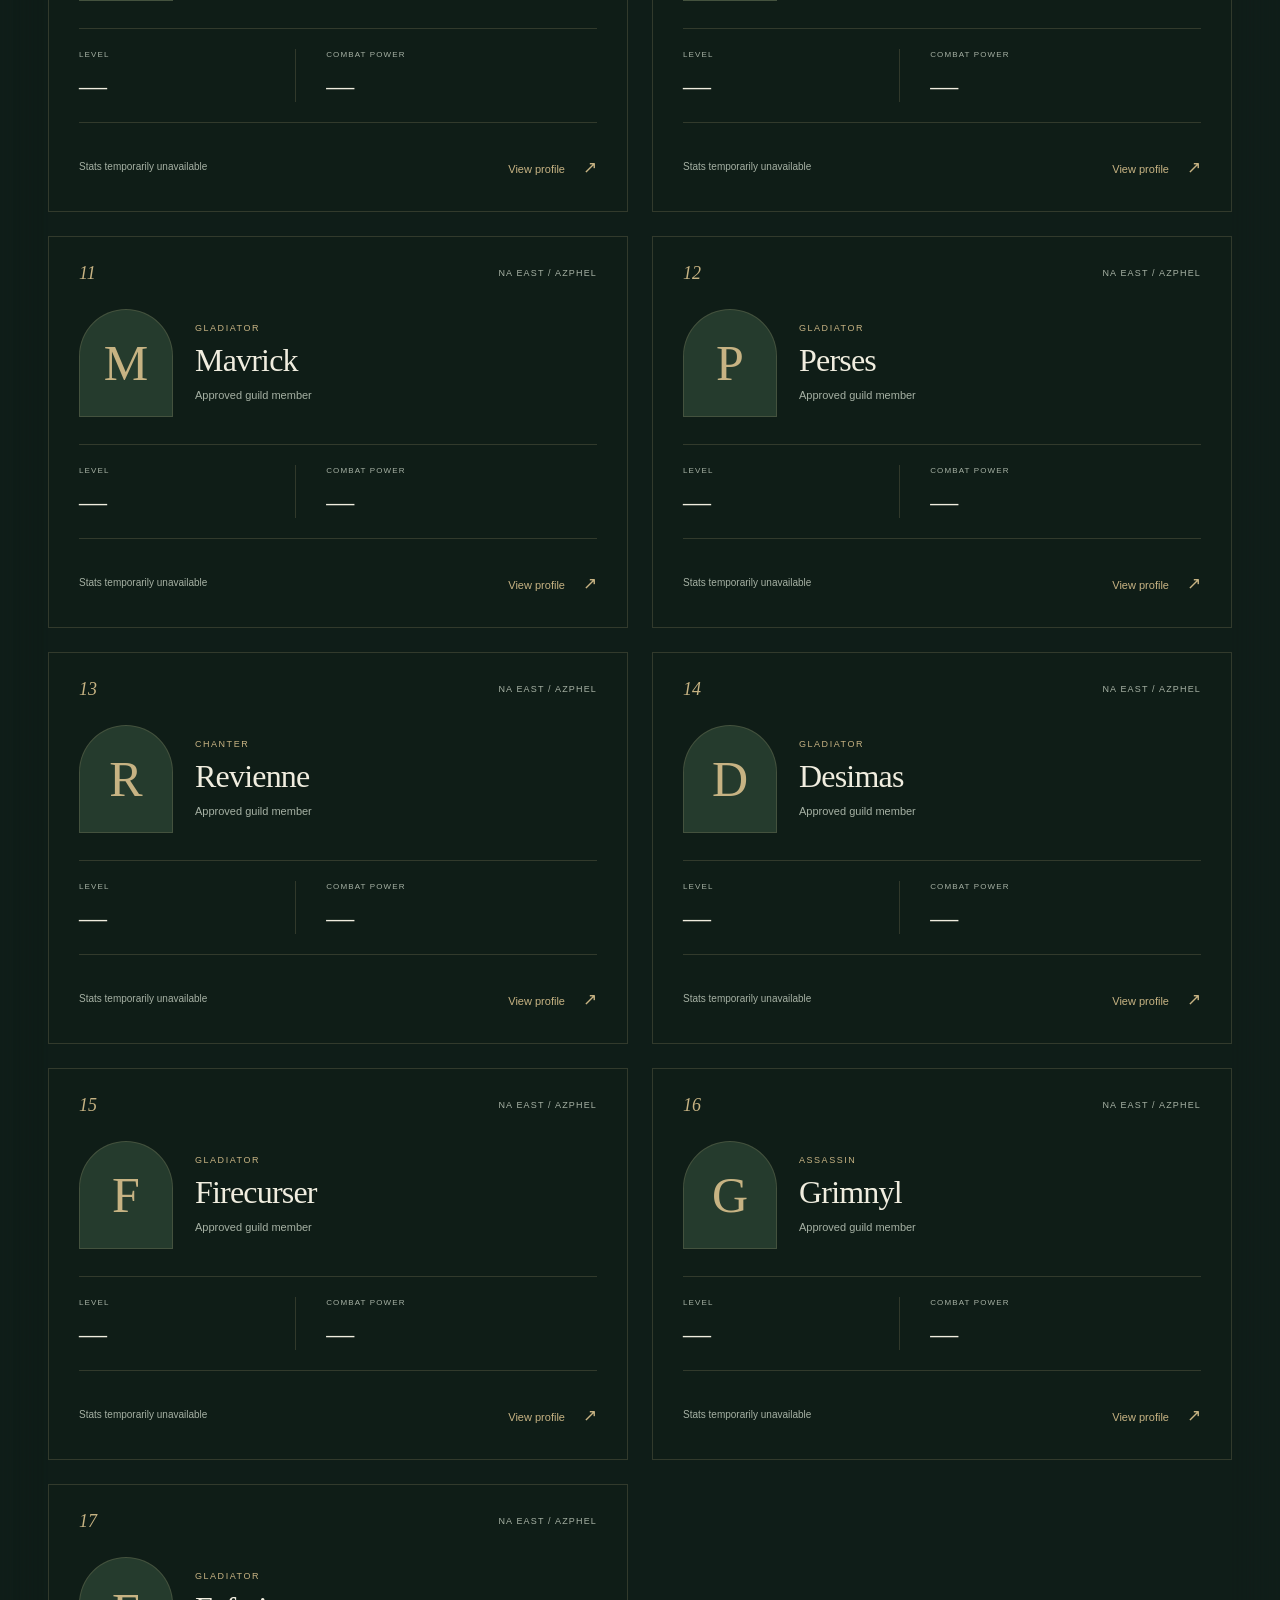
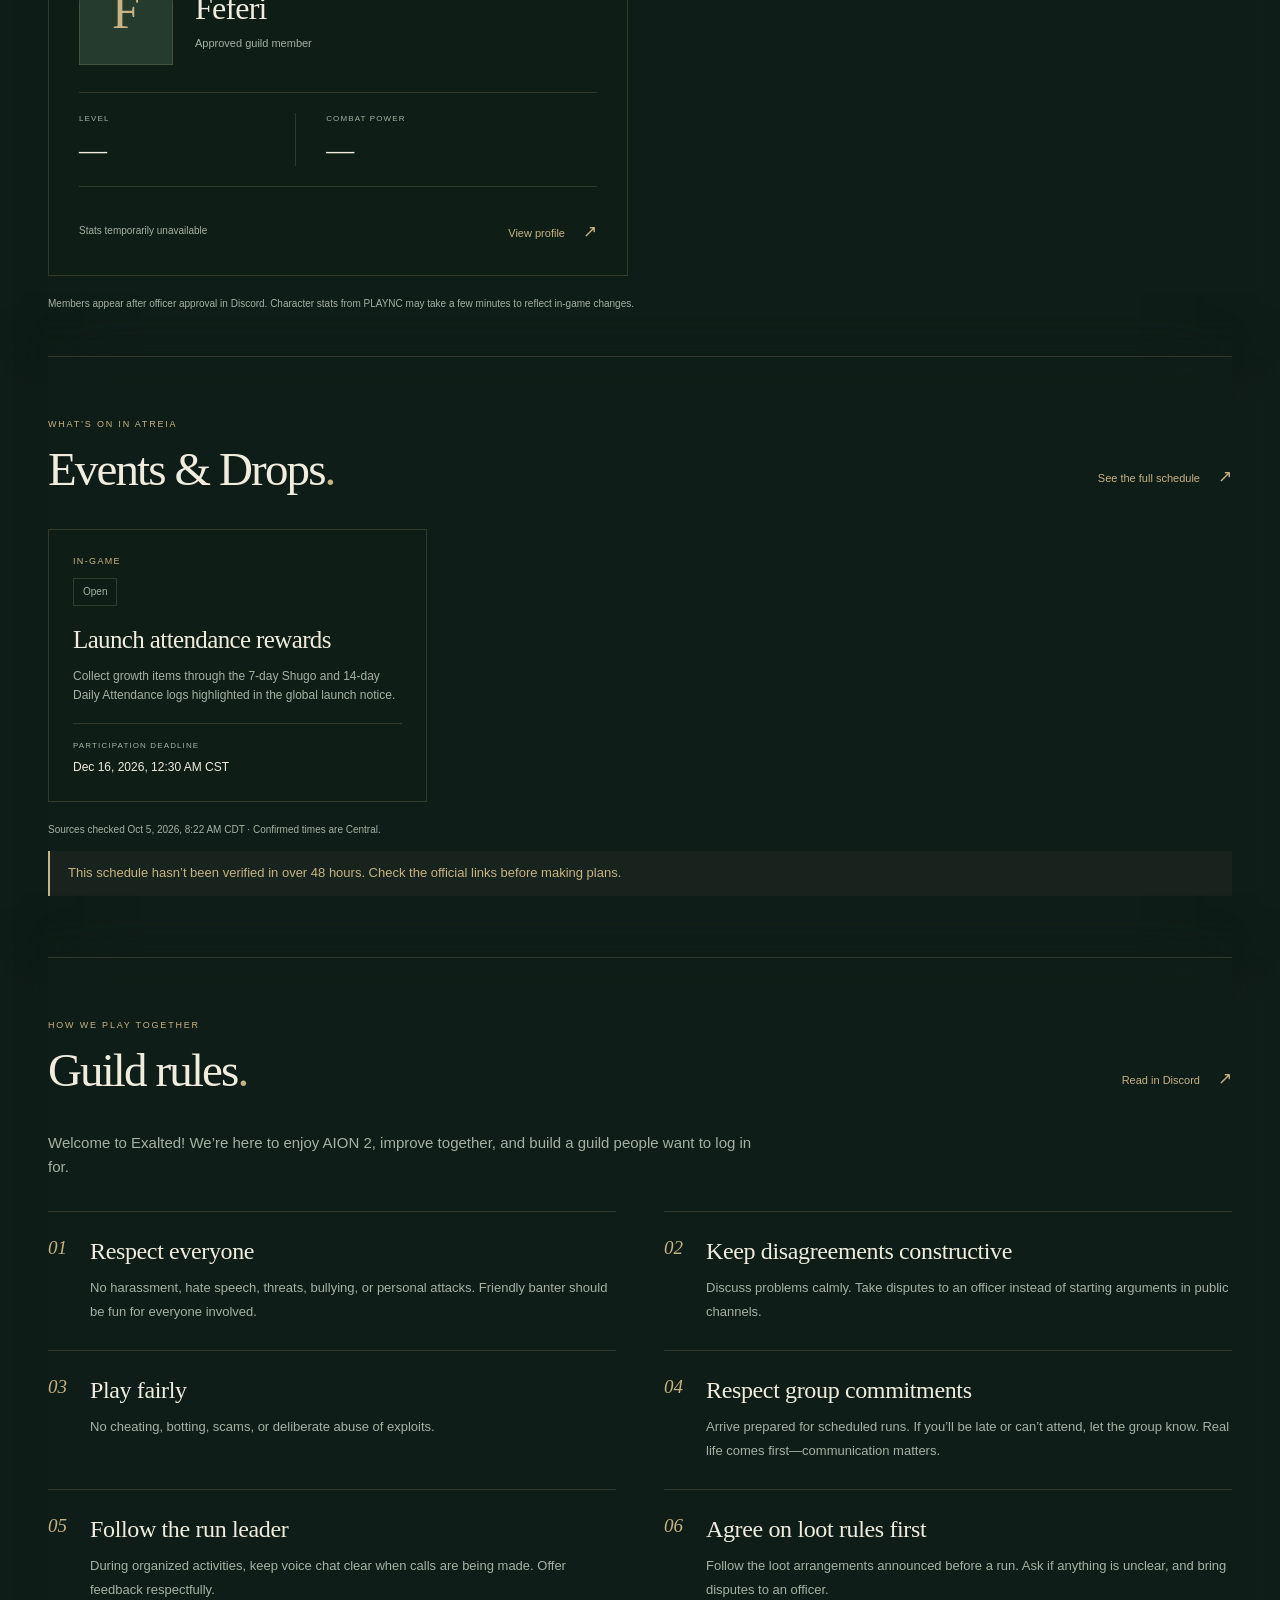
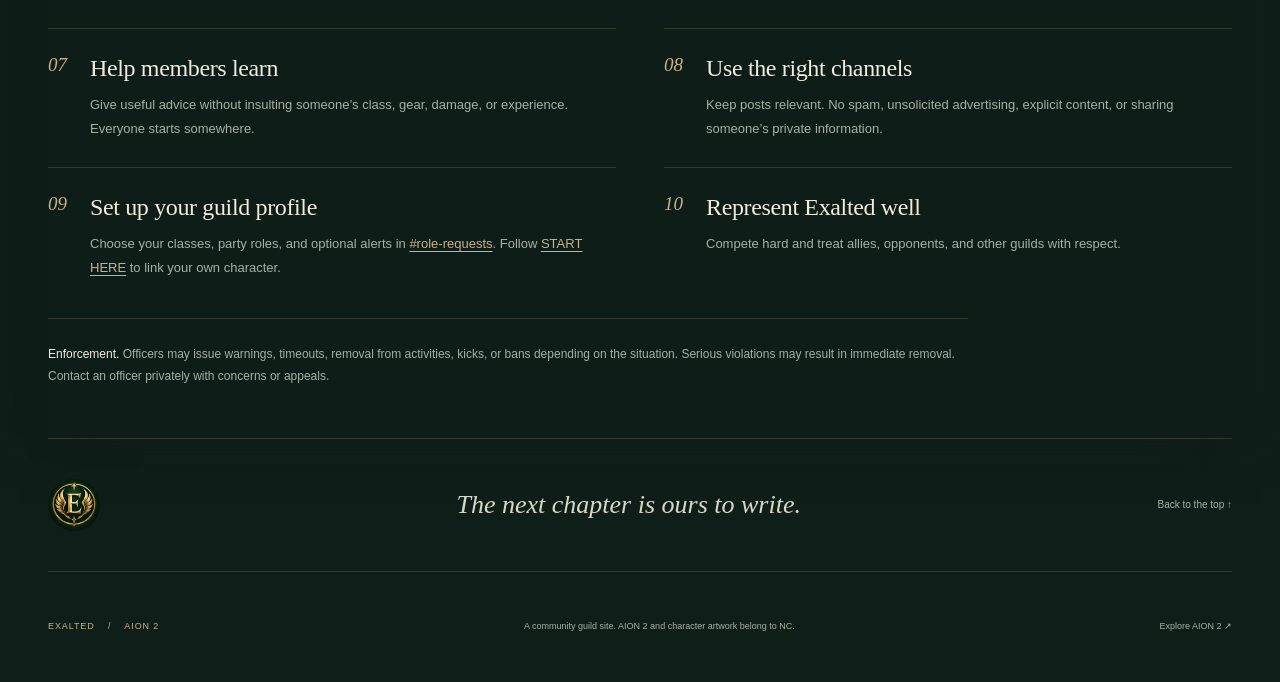
==== commit b0b410b1: "Update homepage Discord invitation link" ====
--- a/index.html
+++ b/index.html
@@ -57,7 +57,7 @@
               <noscript><p>Enable JavaScript for live status or open the tracker above.</p></noscript>
             </div>
           </div>
-          <a class="primary-link" href="https://discord.com/channels/1556392756836966481/1556395529775358113">Get started in Discord <span aria-hidden="true">↗</span></a>
+          <a class="primary-link" href="https://discord.gg/cxMKMYm7Xq">Get started in Discord <span aria-hidden="true">↗</span></a>
           <p class="hero-footnote">OUR STORY IN AION 2</p>
         </div>
         <aside class="hero-invitation" aria-label="The Exalted journey">
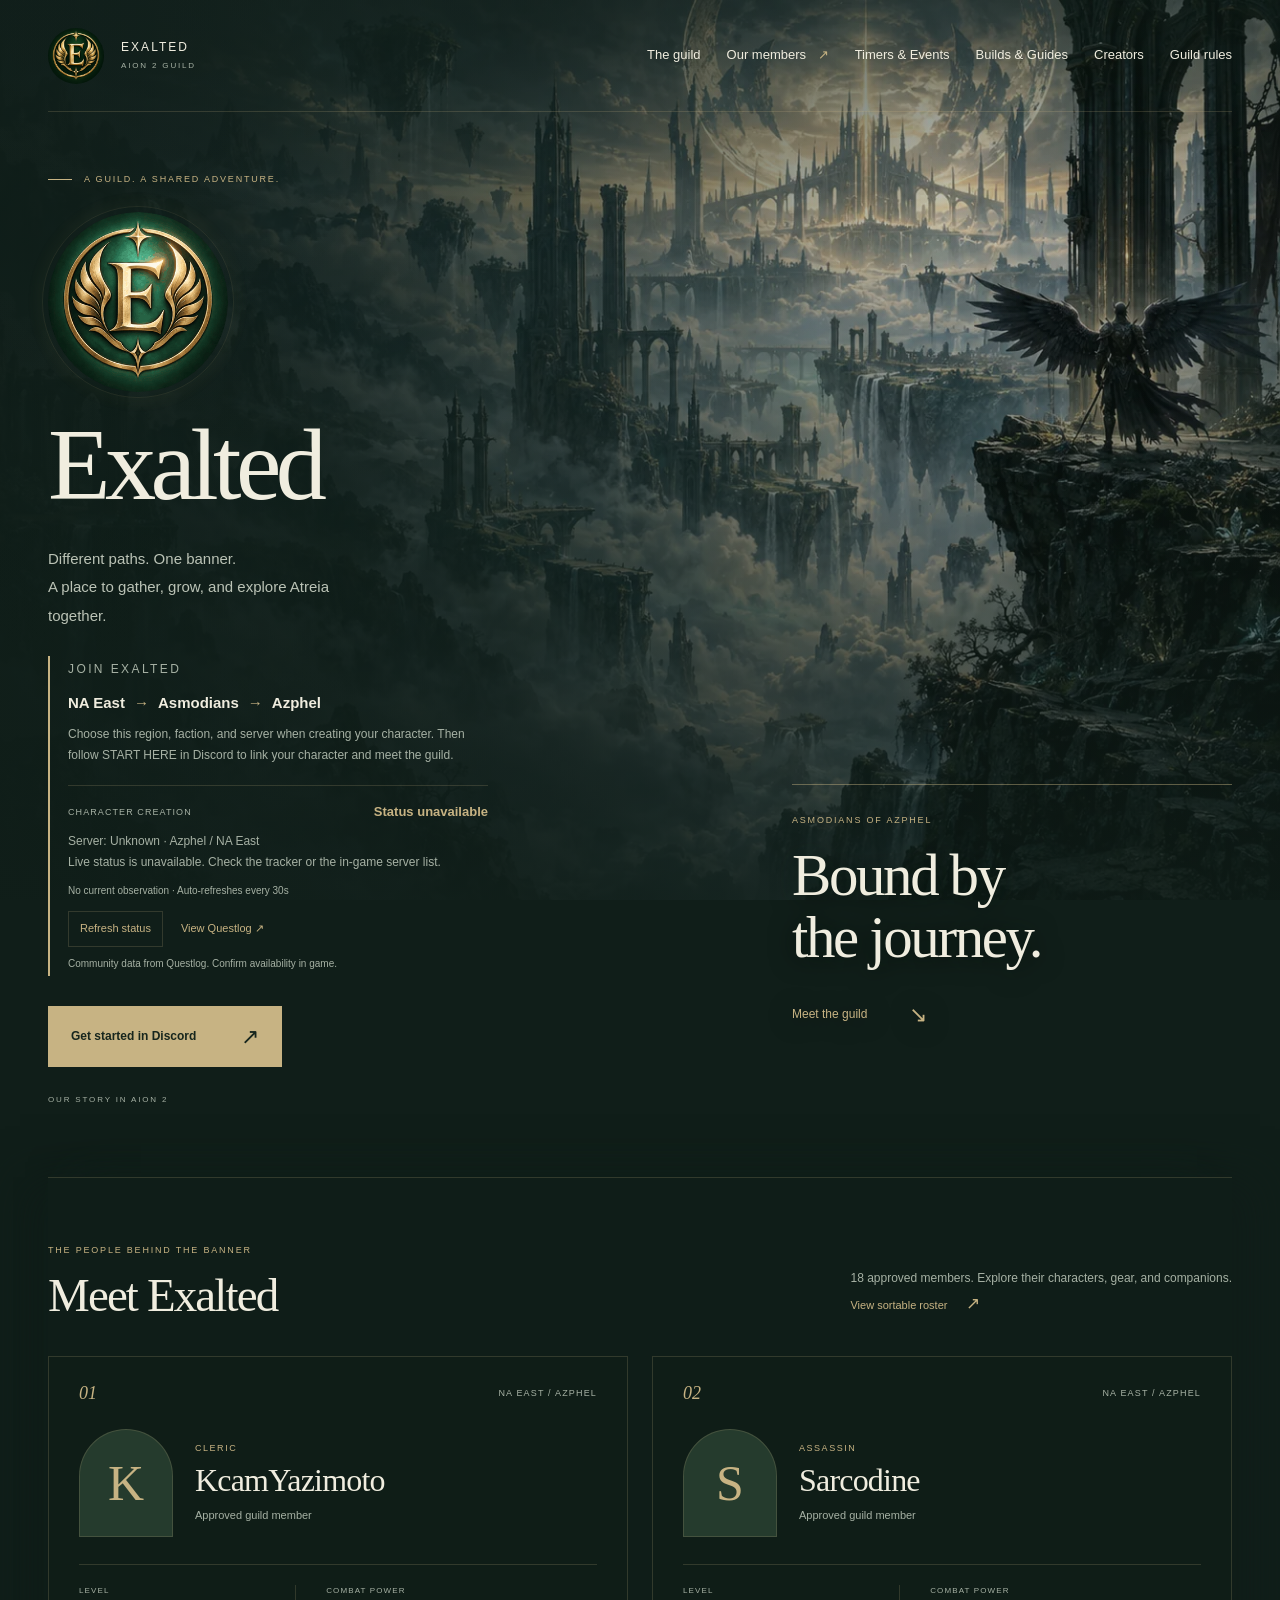
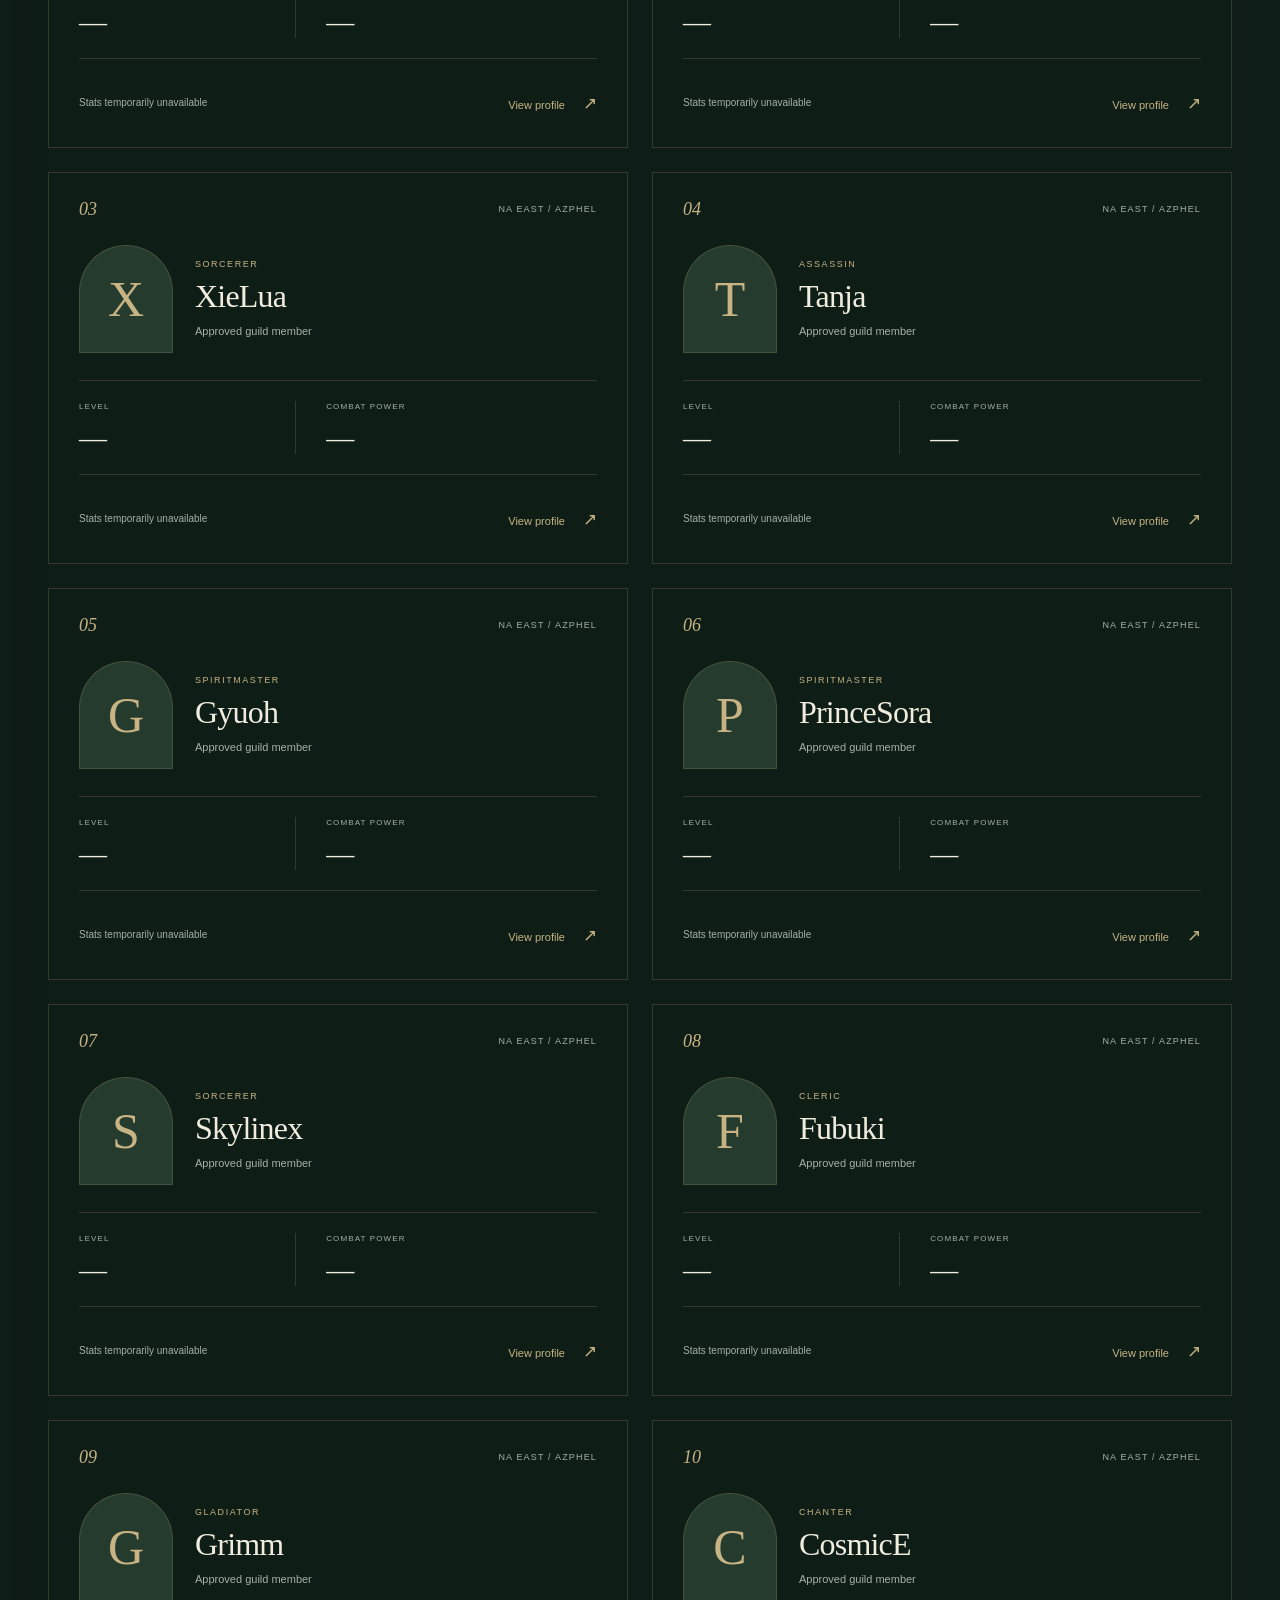
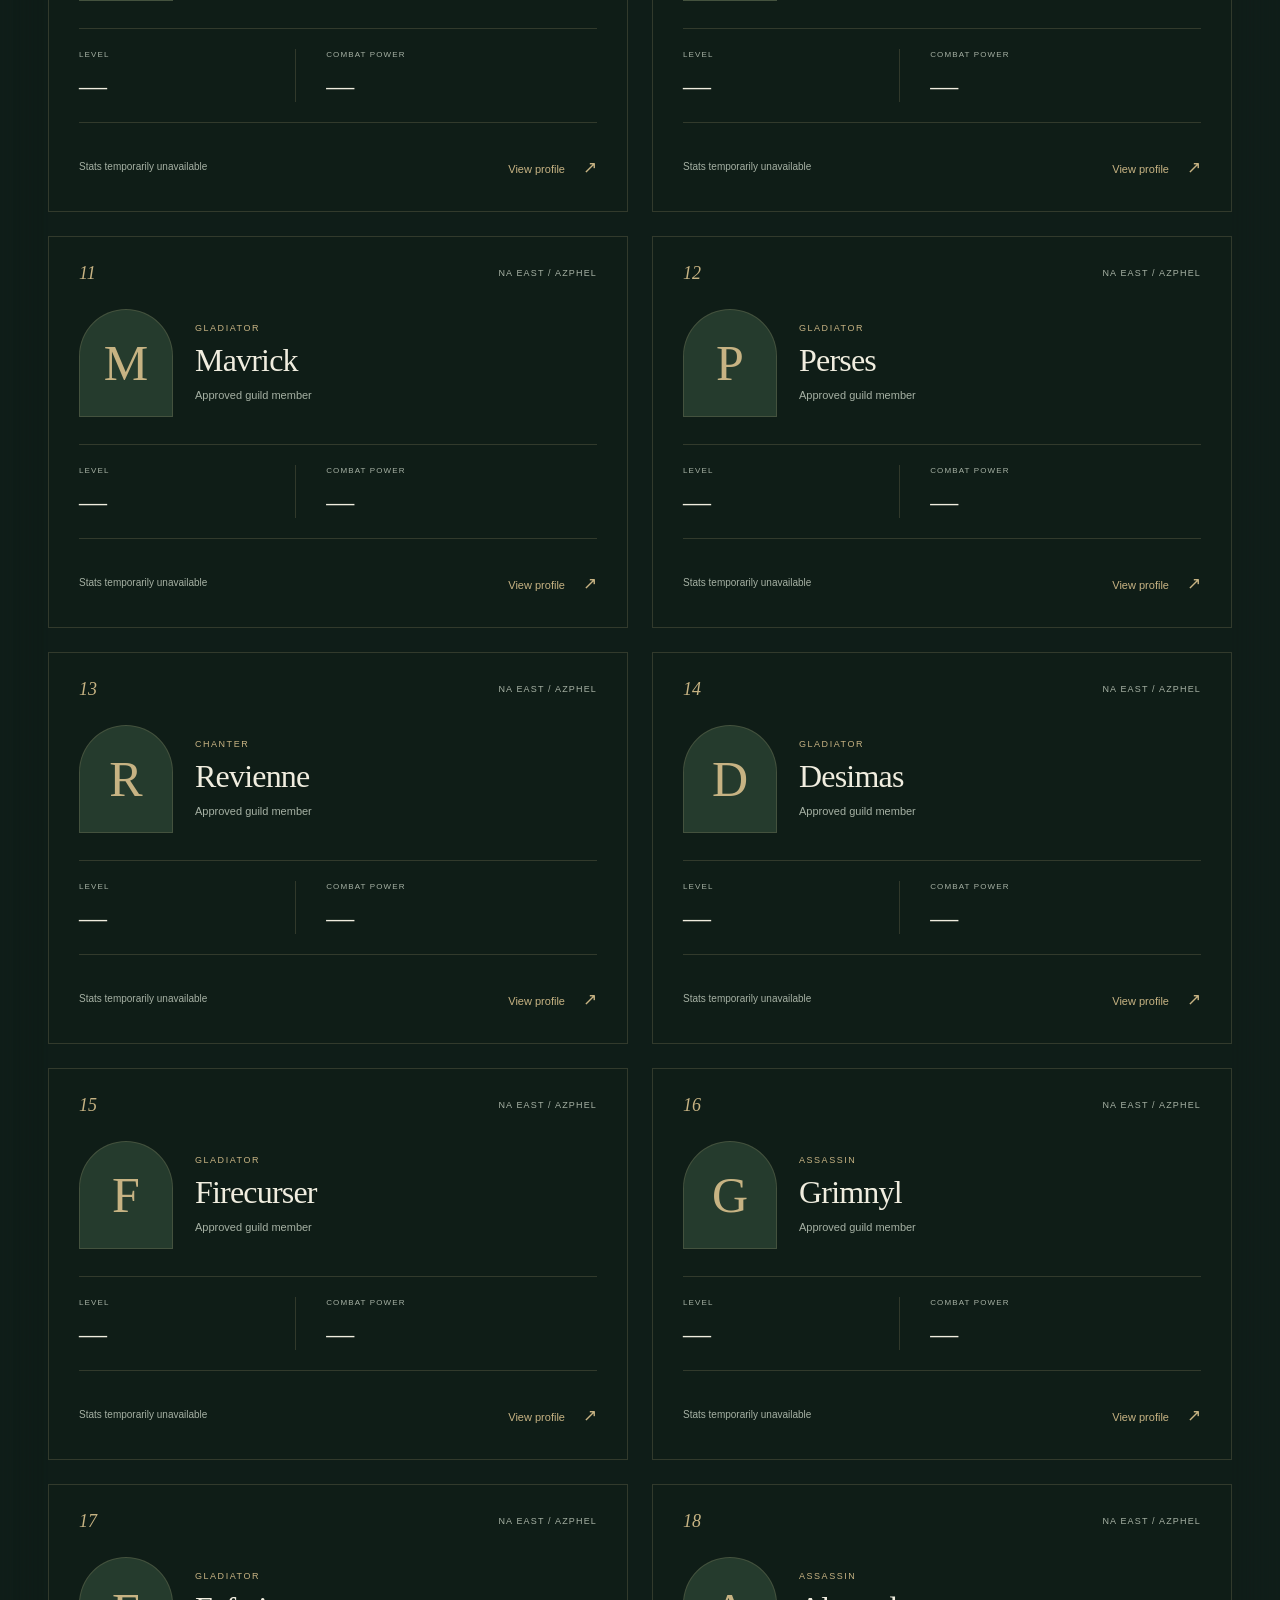
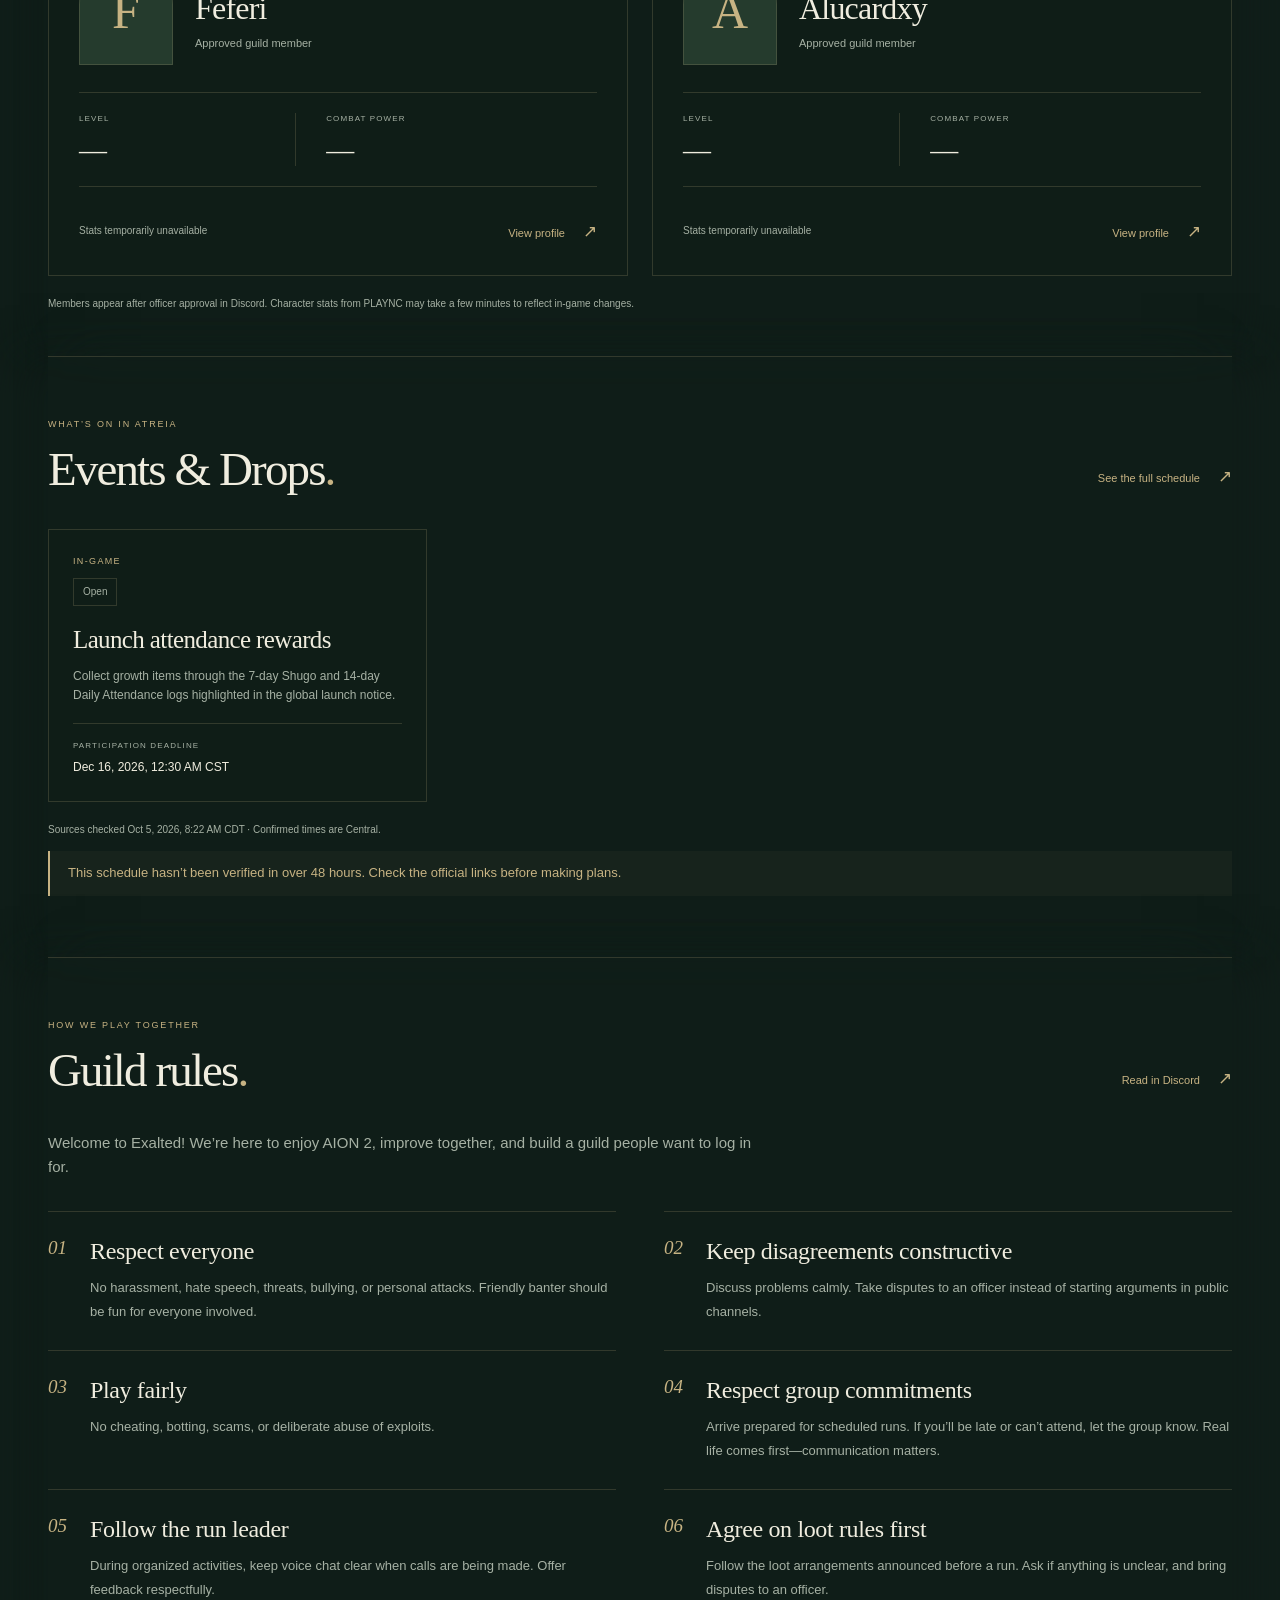
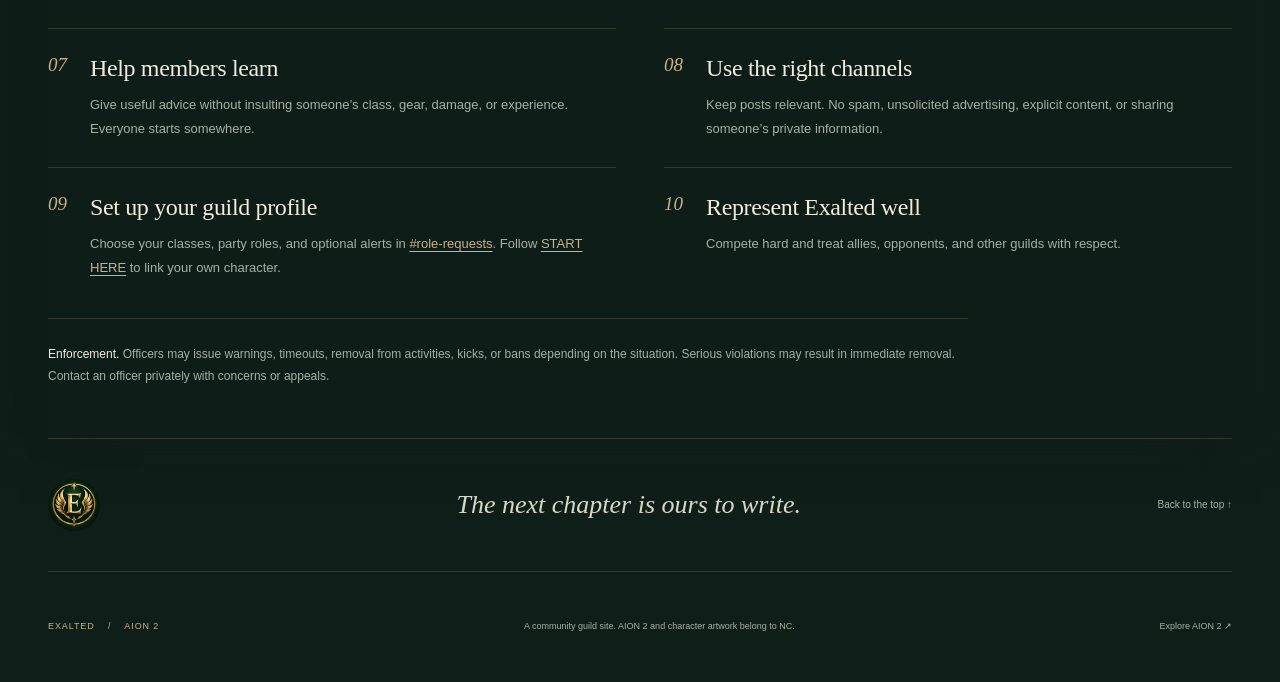
==== commit d815636a: "Add sortable guild member roster" ====
--- a/index.html
+++ b/index.html
@@ -29,7 +29,7 @@
   <div class="page-shell">
     <header class="site-header">
       <a class="brand" href="/" aria-label="Exalted home"><img class="brand-crest" src="/assets/exalted-crest-192.png" alt="" width="56" height="56"><span>EXALTED<small>AION 2 GUILD</small></span></a>
-      <nav aria-label="Main navigation"><a href="#about">The guild</a><a href="#members">Our members <span aria-hidden="true">↗</span></a><a href="/events">Timers &amp; Events</a><a href="/builds">Builds &amp; Guides</a><a href="/creators">Creators</a><a href="#rules">Guild rules</a></nav>
+      <nav aria-label="Main navigation"><a href="#about">The guild</a><a href="/members">Our members <span aria-hidden="true">↗</span></a><a href="/events">Timers &amp; Events</a><a href="/builds">Builds &amp; Guides</a><a href="/creators">Creators</a><a href="#rules">Guild rules</a></nav>
       <span class="region">NA EAST <span aria-hidden="true">/</span> ASMODIANS <span aria-hidden="true">/</span> AZPHEL</span>
     </header>
     <main id="main">
@@ -67,7 +67,7 @@
         </aside>
       </section>
       <section class="members-section" id="members" aria-labelledby="members-title">
-        <div class="section-heading"><div><p class="eyebrow">THE PEOPLE BEHIND THE BANNER</p><h2 id="members-title">Meet Exalted</h2></div><p><span data-member-summary>Characters linked and approved in Discord.</span></p></div>
+        <div class="section-heading"><div><p class="eyebrow">THE PEOPLE BEHIND THE BANNER</p><h2 id="members-title">Meet Exalted</h2></div><p><span data-member-summary>Characters linked and approved in Discord.</span><br><a class="profile-link" href="/members">View sortable roster <span aria-hidden="true">↗</span></a></p></div>
         <div class="member-grid" data-member-list aria-busy="true"></div>
         <template id="member-card-template">
           <article class="member-card">
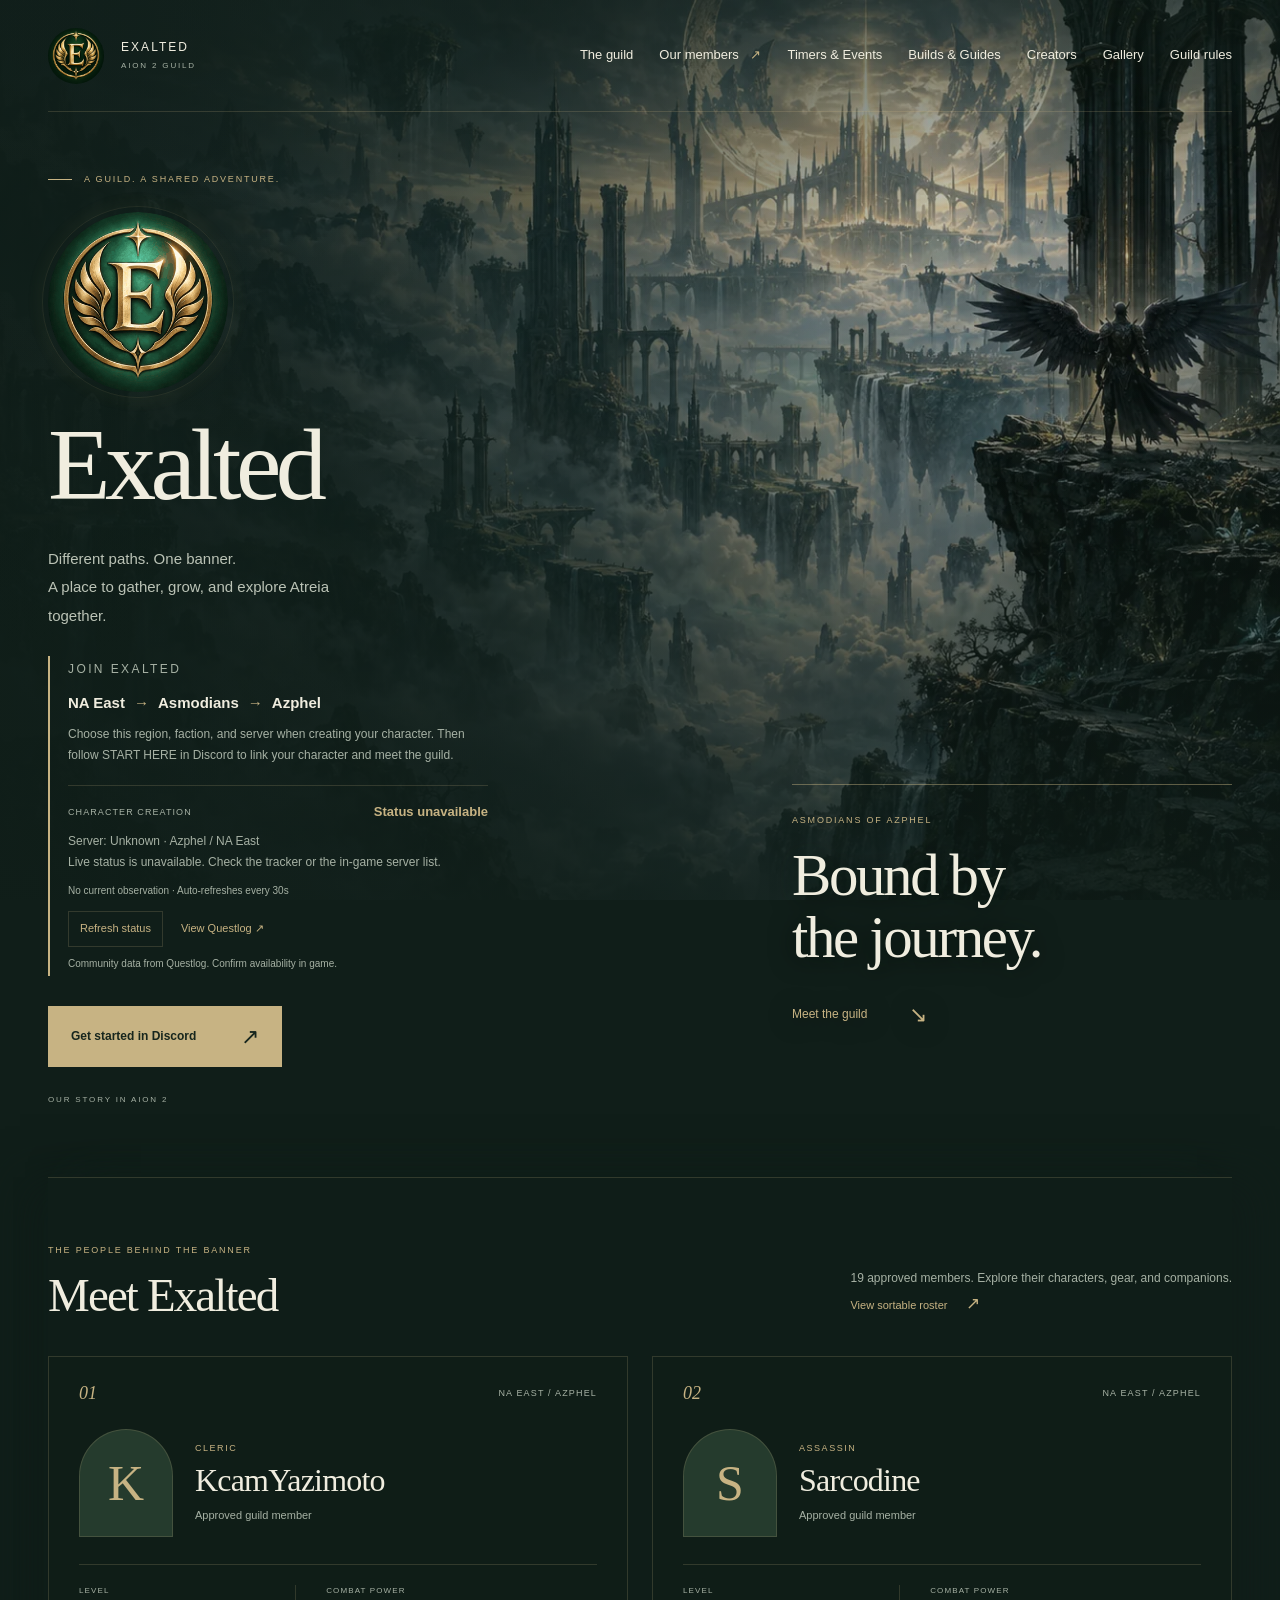
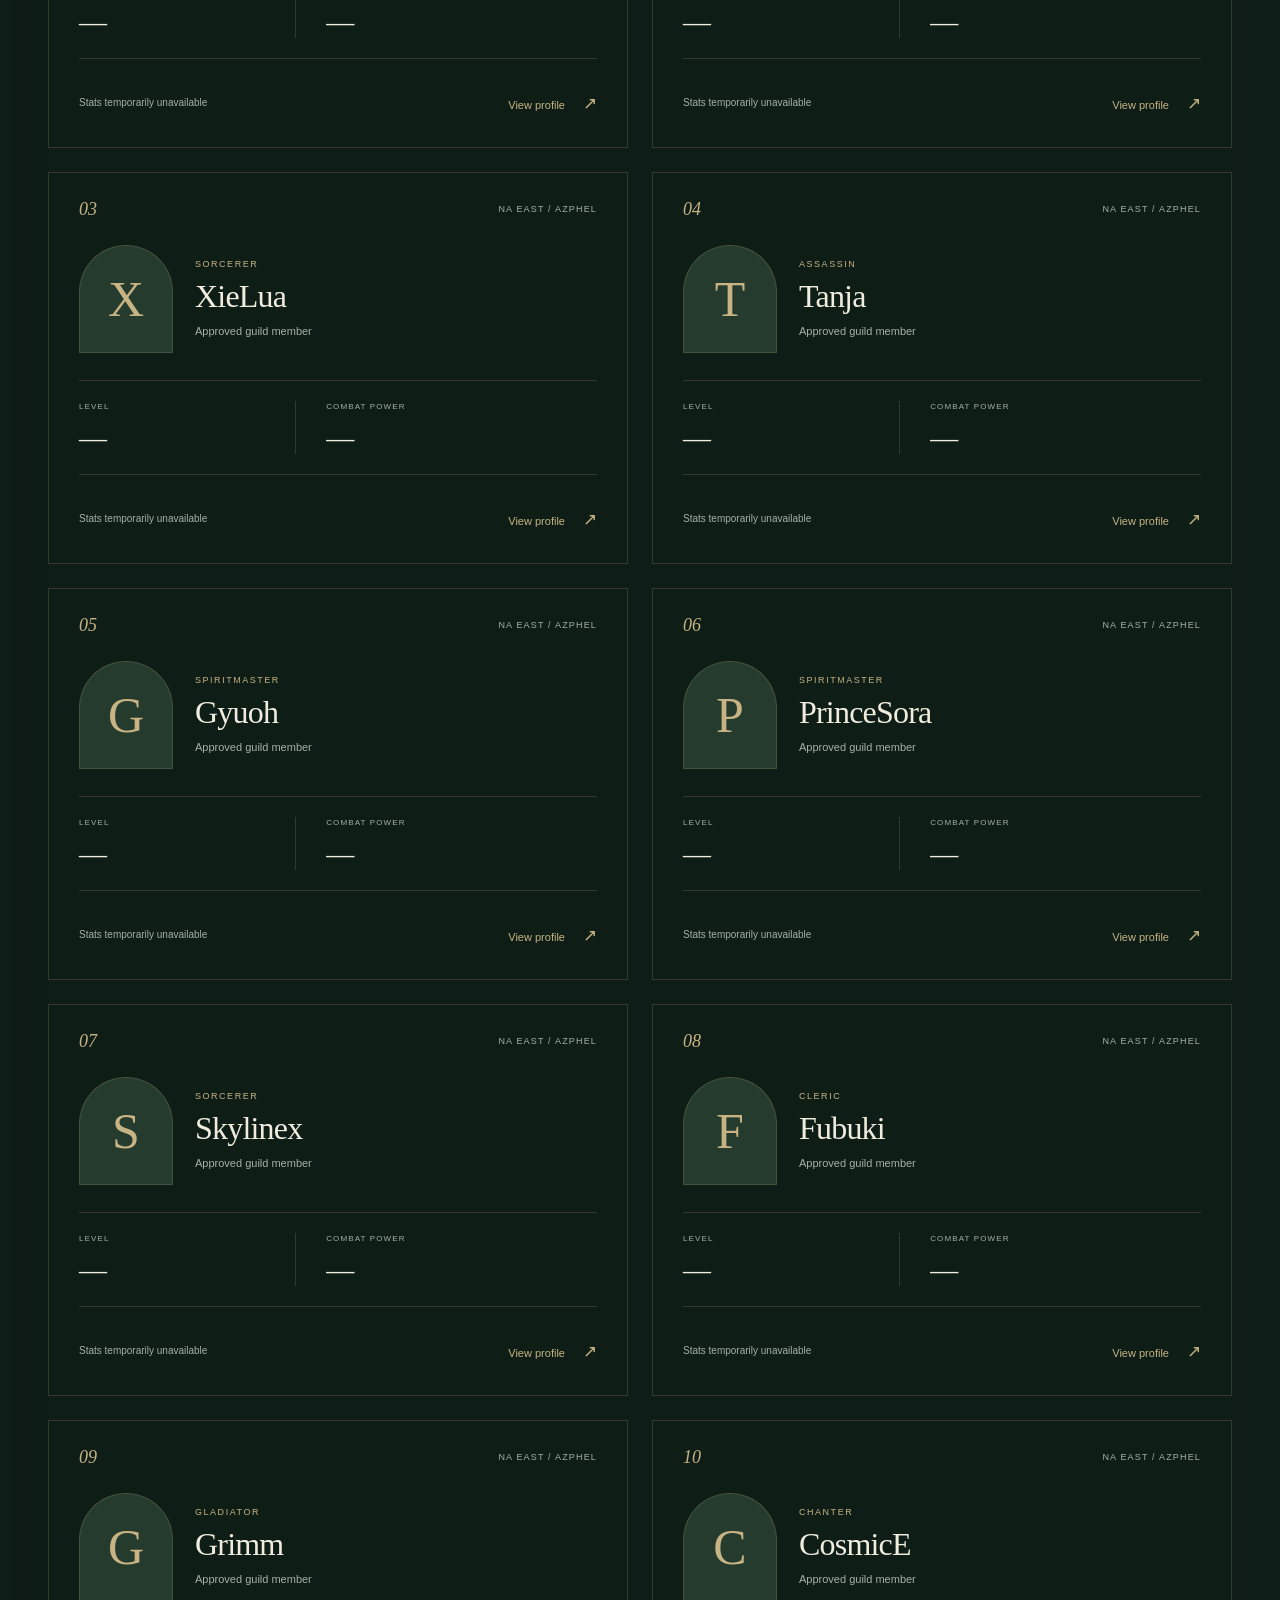
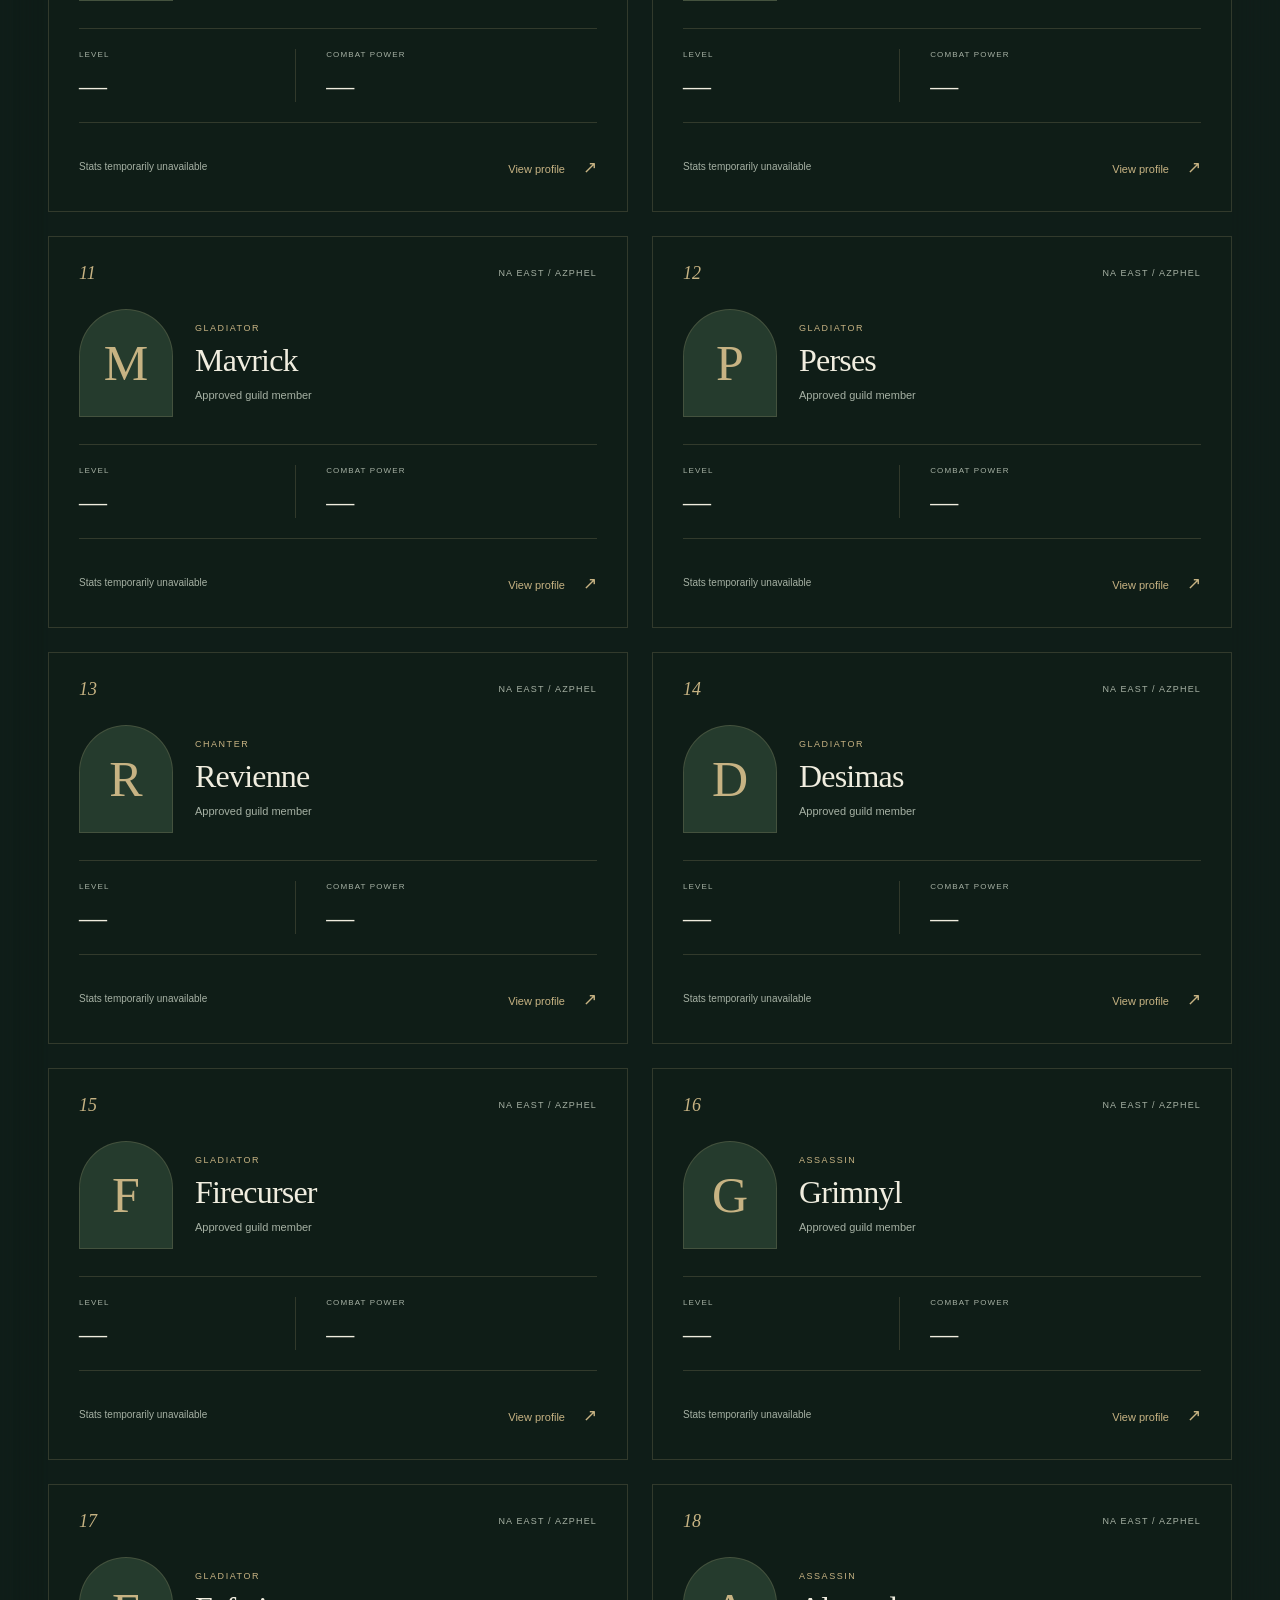
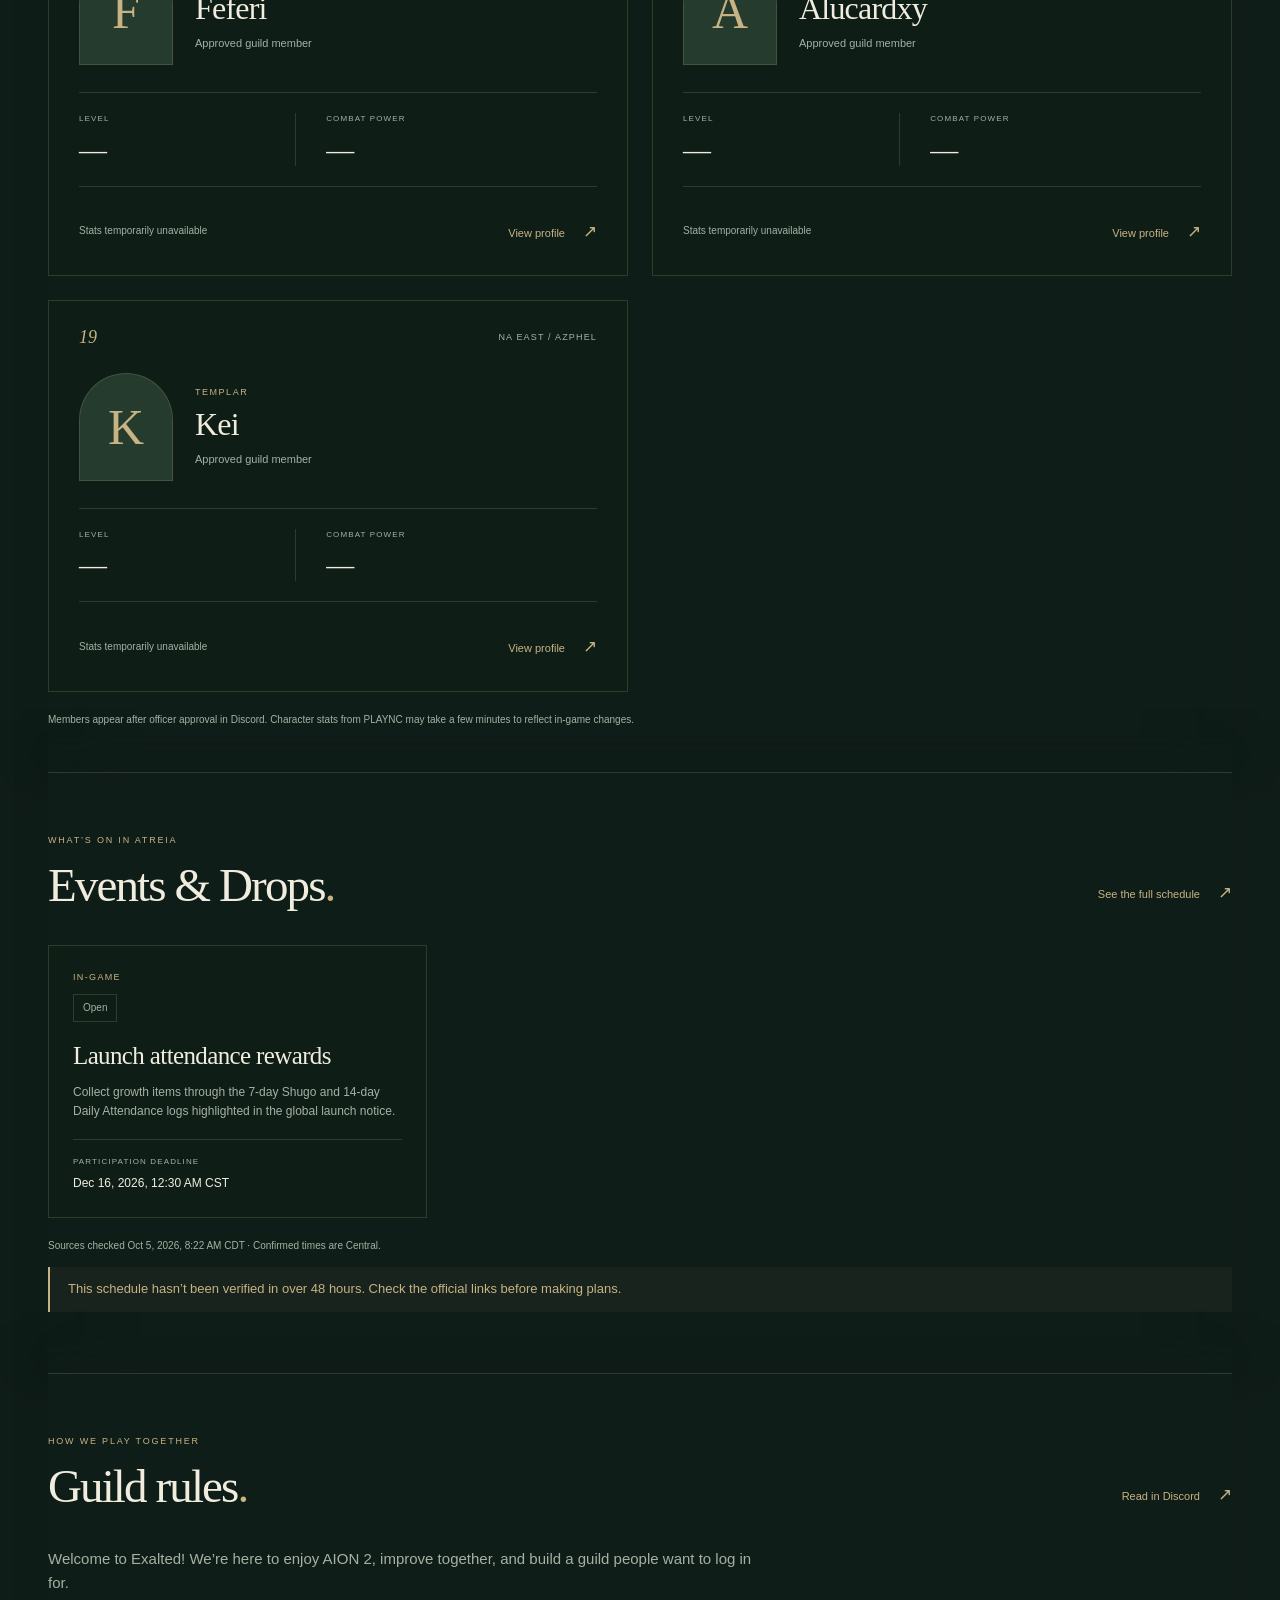
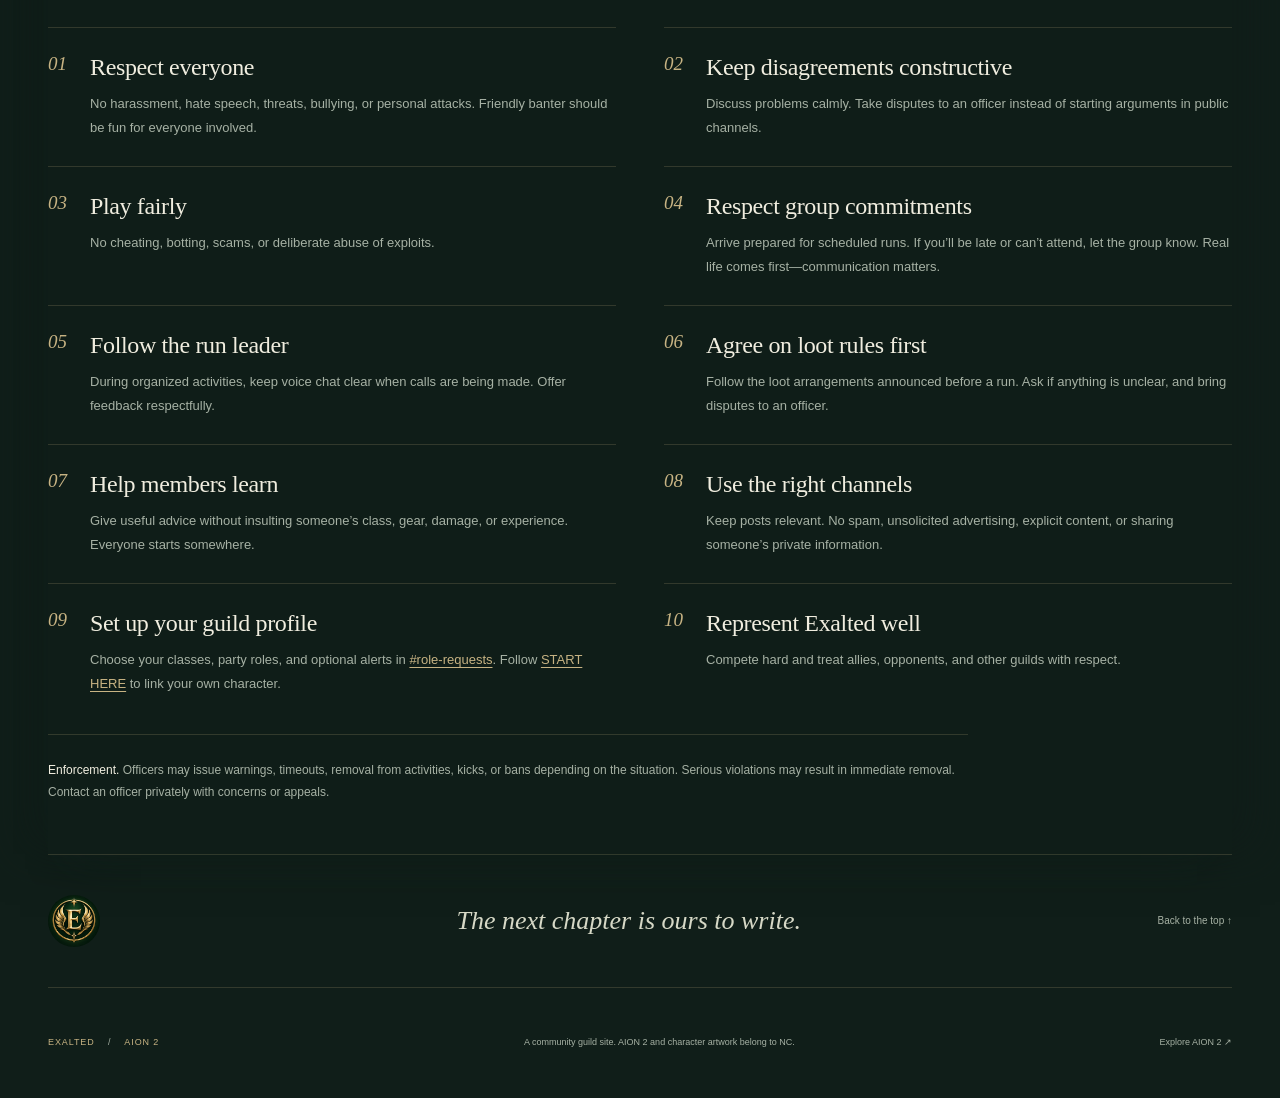
==== commit de40c83d: "Add images-only Discord character gallery" ====
--- a/index.html
+++ b/index.html
@@ -29,7 +29,7 @@
   <div class="page-shell">
     <header class="site-header">
       <a class="brand" href="/" aria-label="Exalted home"><img class="brand-crest" src="/assets/exalted-crest-192.png" alt="" width="56" height="56"><span>EXALTED<small>AION 2 GUILD</small></span></a>
-      <nav aria-label="Main navigation"><a href="#about">The guild</a><a href="/members">Our members <span aria-hidden="true">↗</span></a><a href="/events">Timers &amp; Events</a><a href="/builds">Builds &amp; Guides</a><a href="/creators">Creators</a><a href="#rules">Guild rules</a></nav>
+      <nav aria-label="Main navigation"><a href="#about">The guild</a><a href="/members">Our members <span aria-hidden="true">↗</span></a><a href="/events">Timers &amp; Events</a><a href="/builds">Builds &amp; Guides</a><a href="/creators">Creators</a><a href="/gallery">Gallery</a><a href="#rules">Guild rules</a></nav>
       <span class="region">NA EAST <span aria-hidden="true">/</span> ASMODIANS <span aria-hidden="true">/</span> AZPHEL</span>
     </header>
     <main id="main">
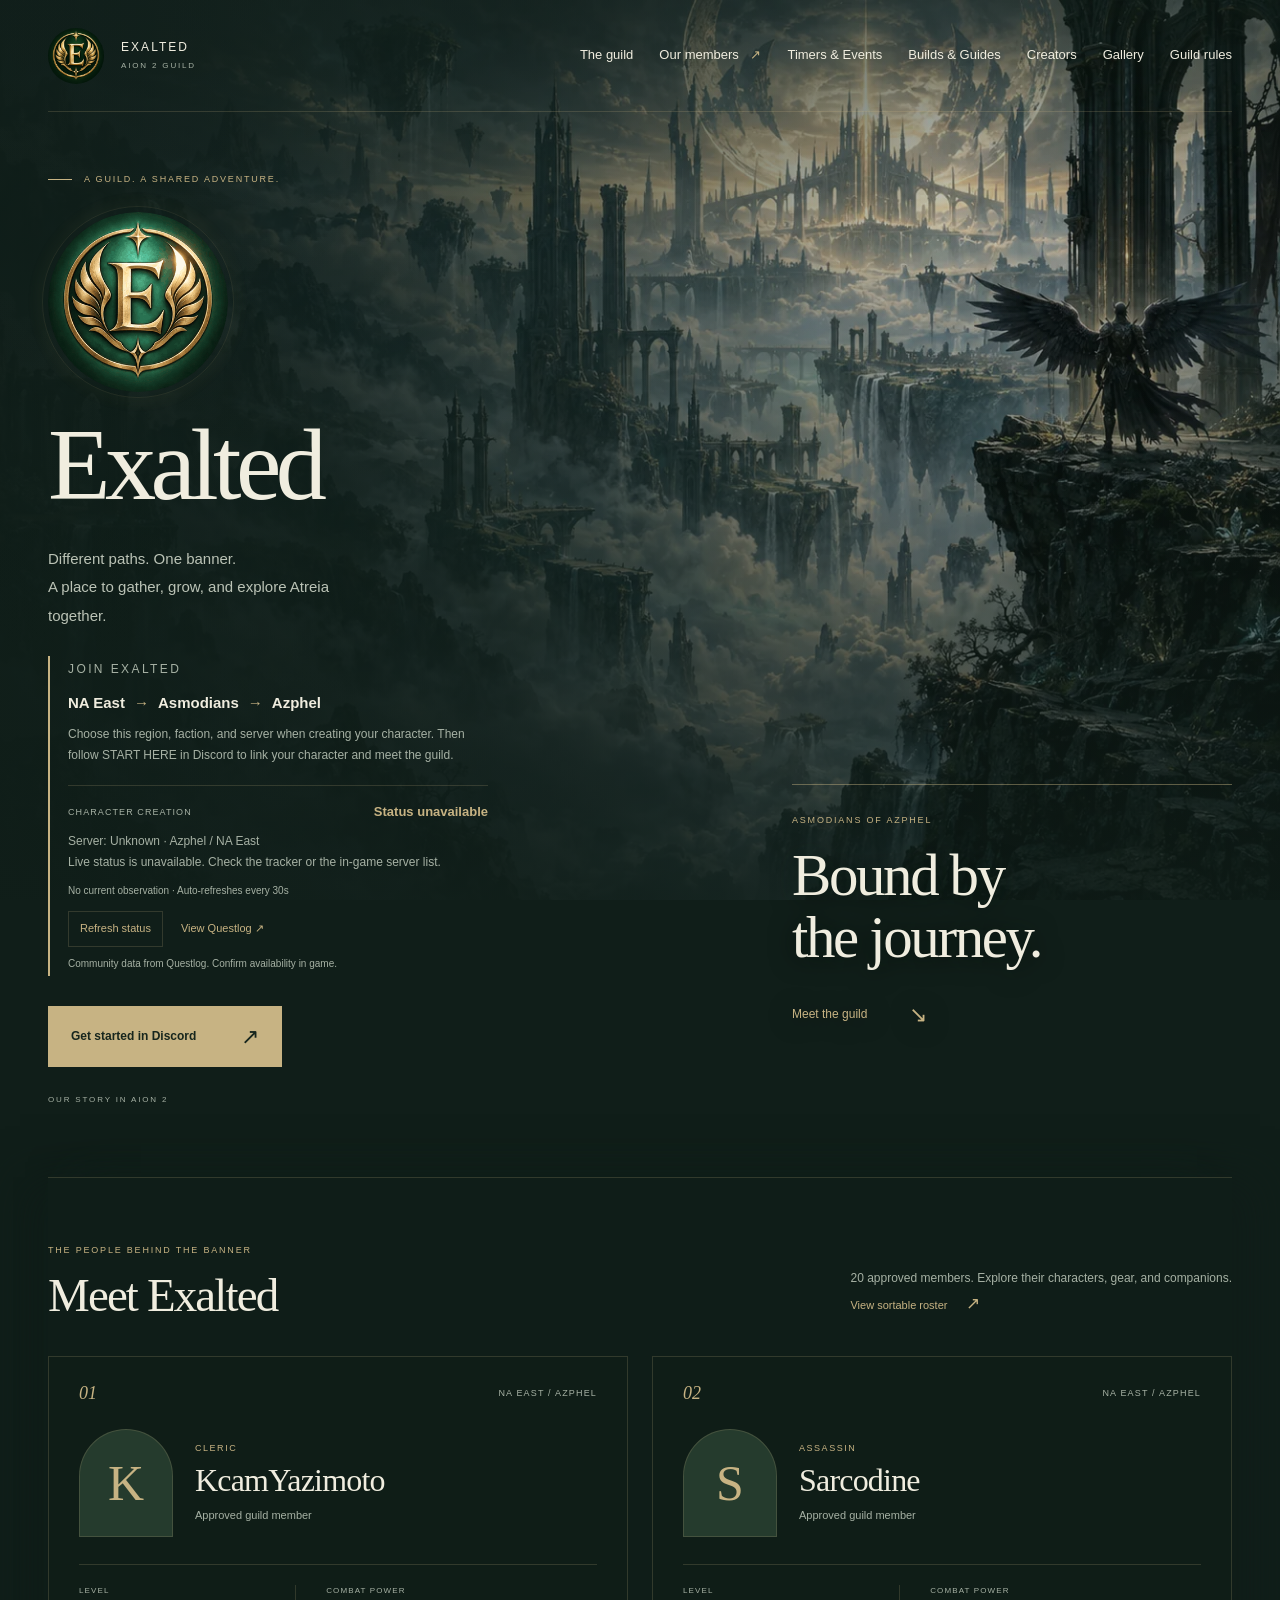
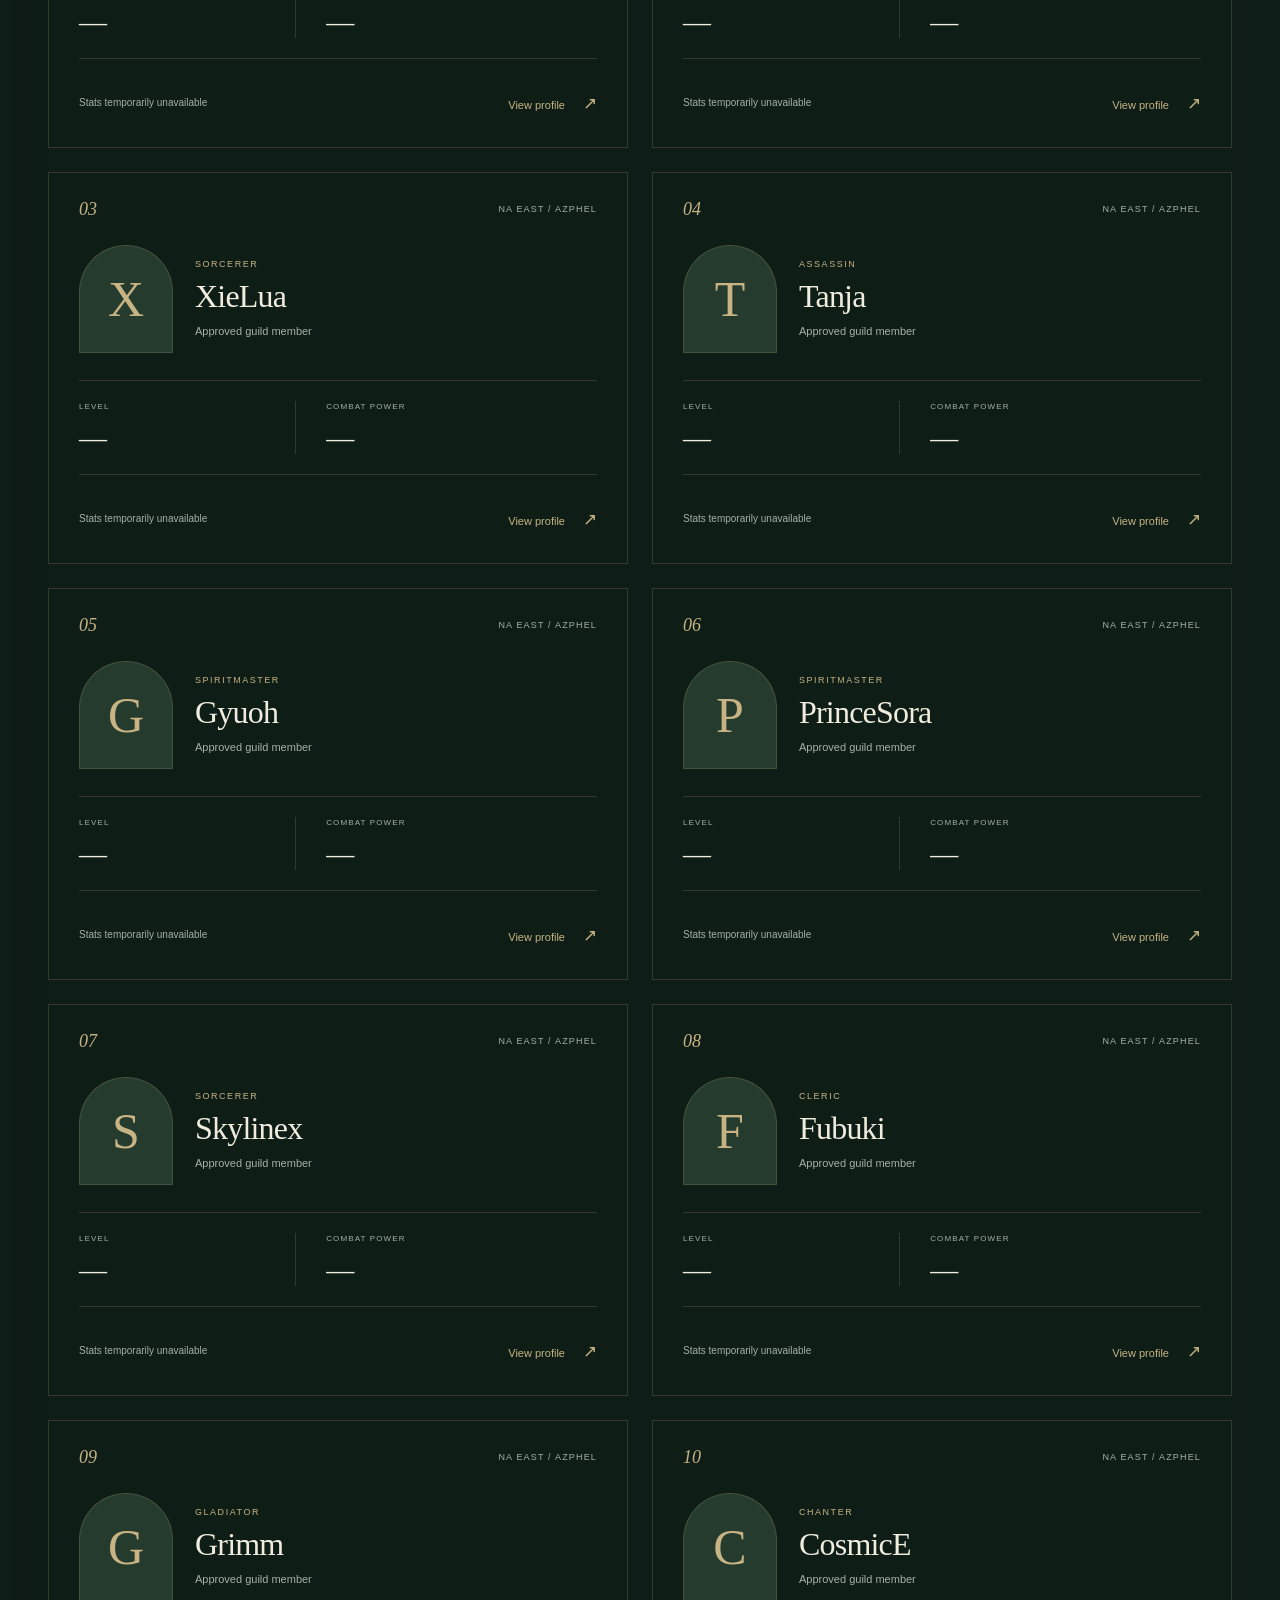
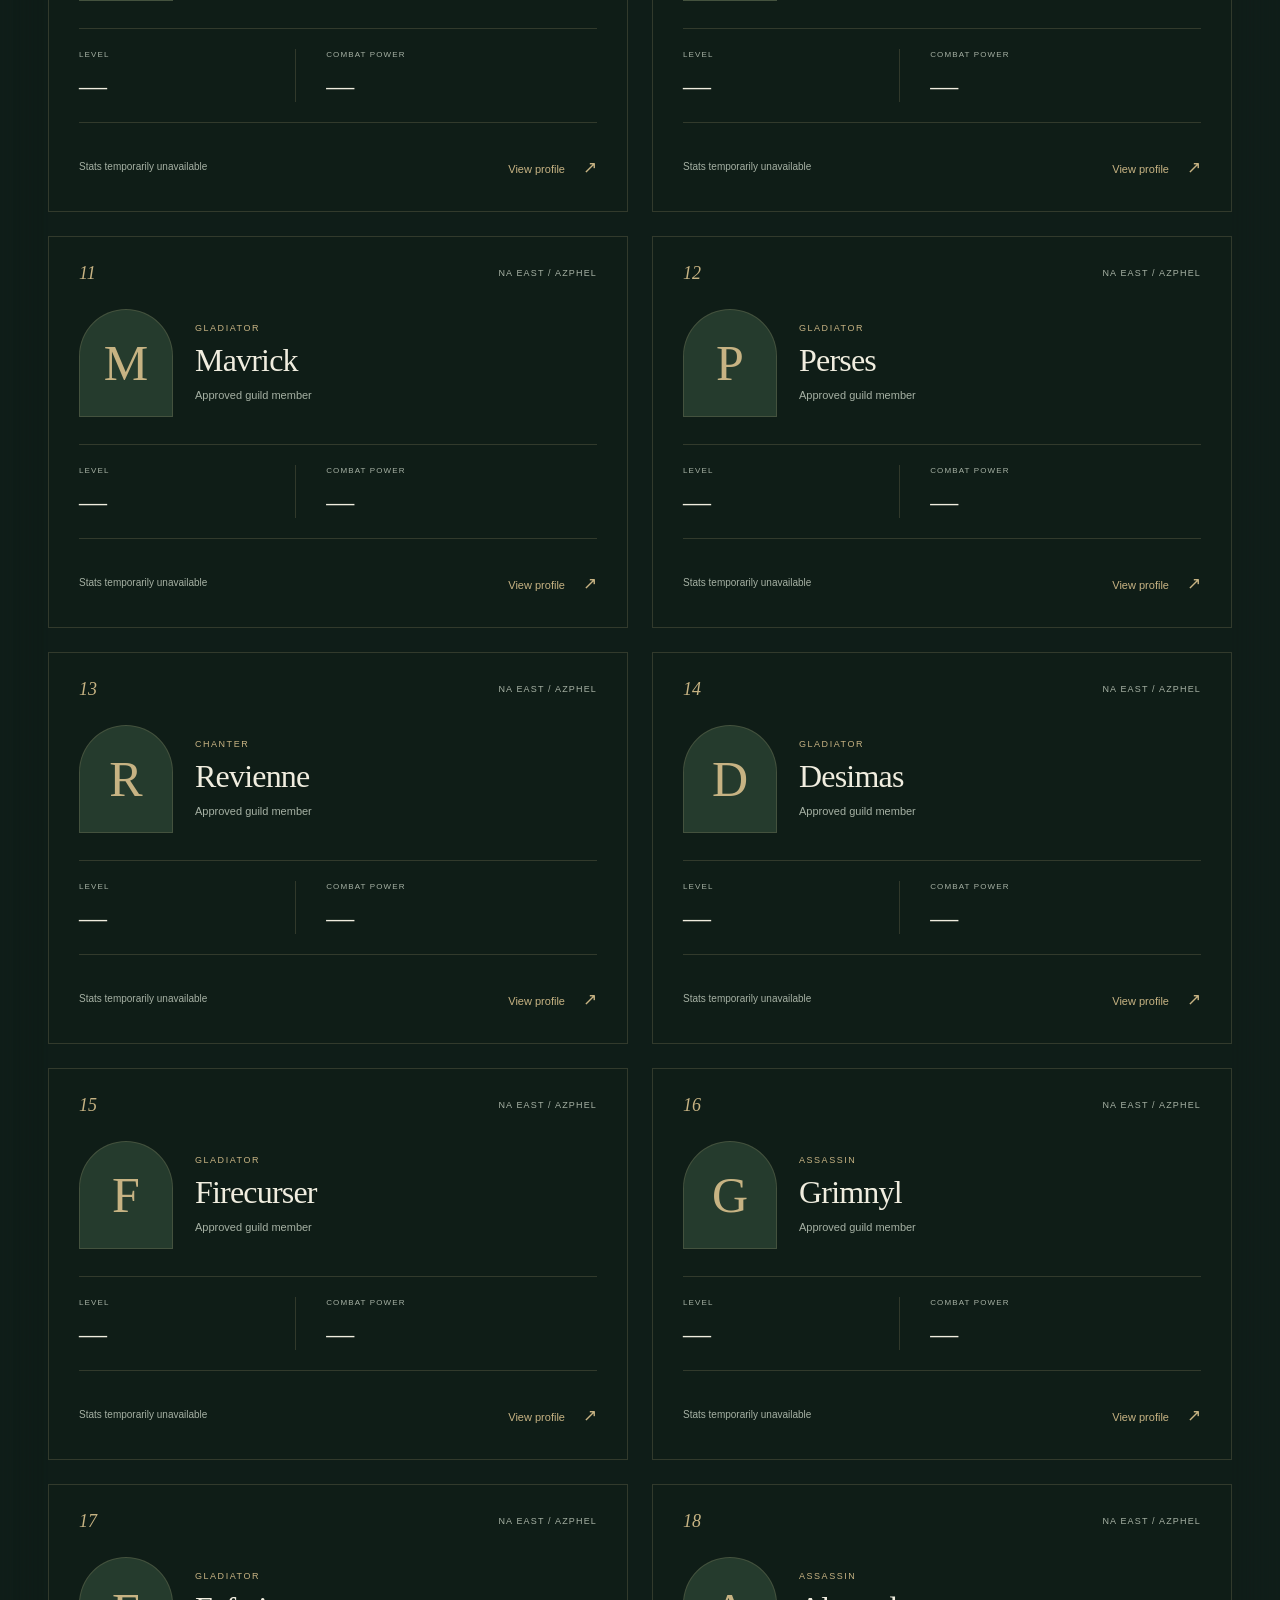
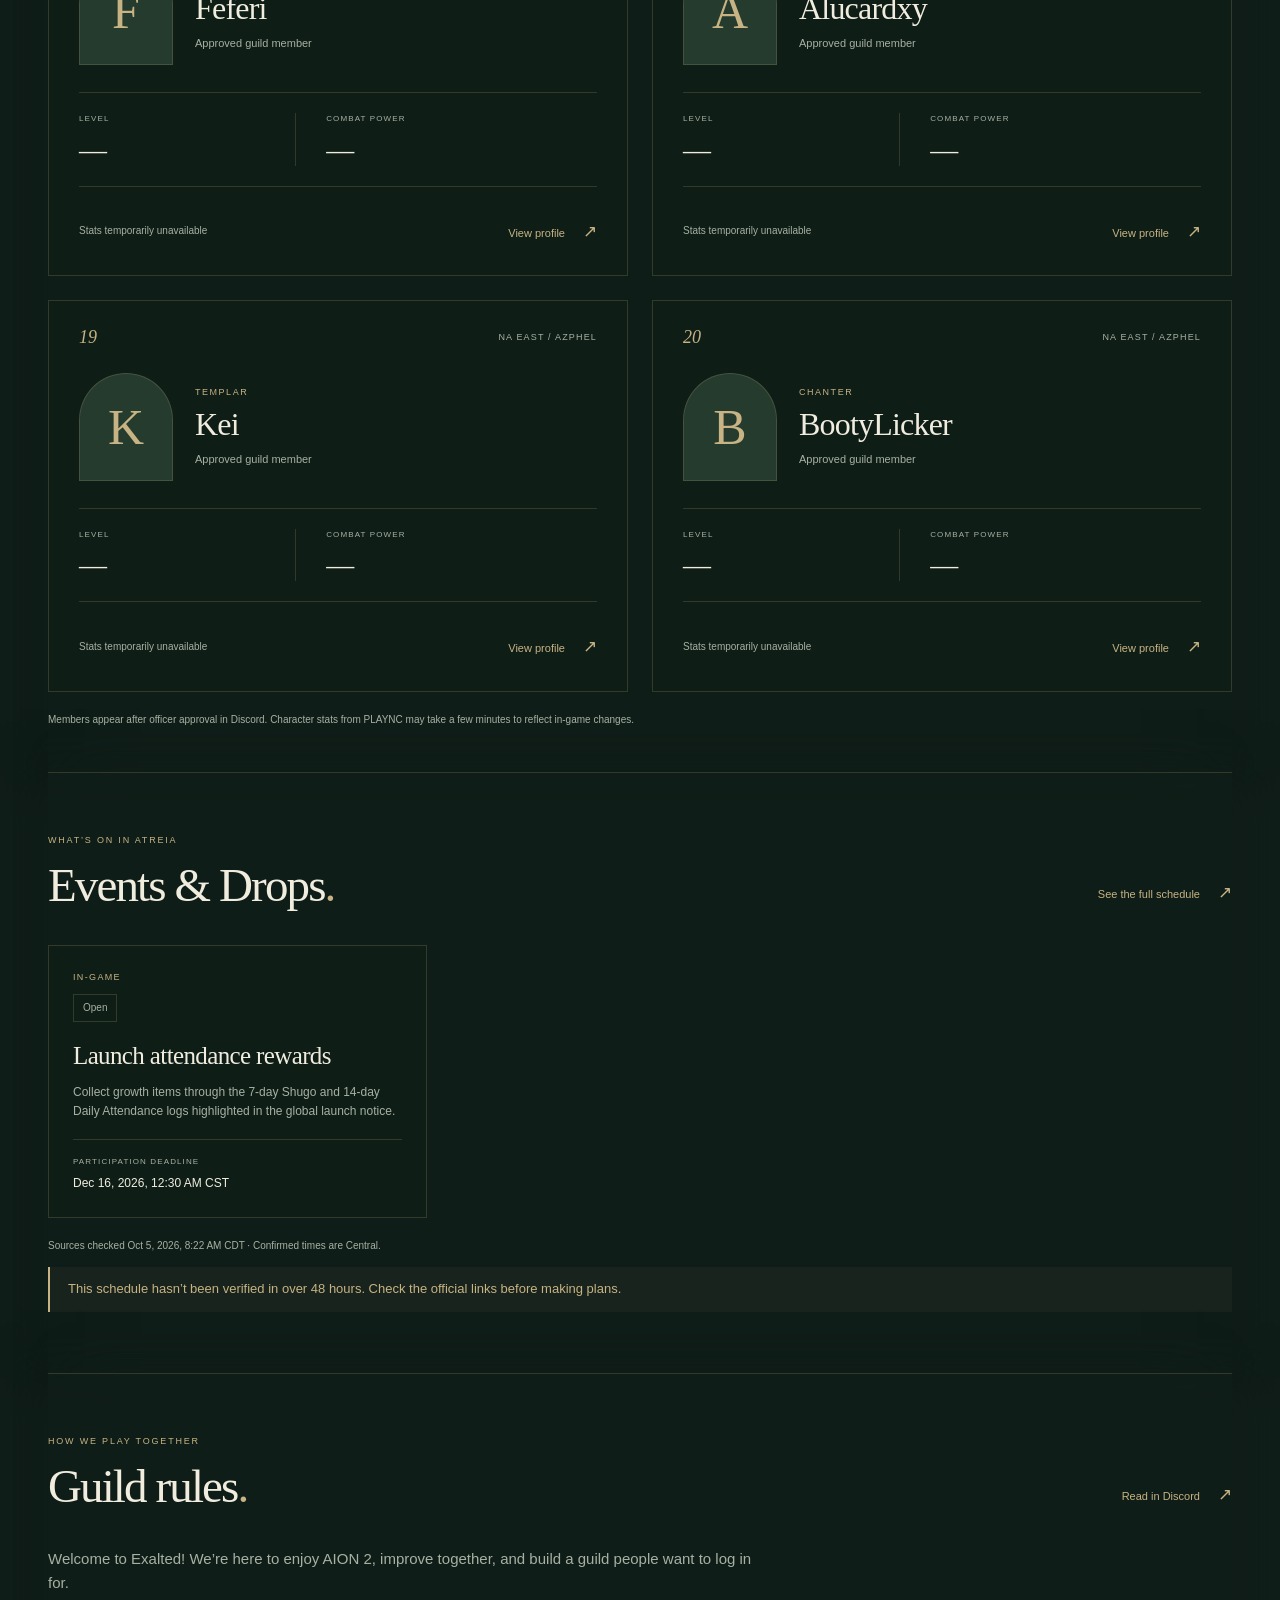
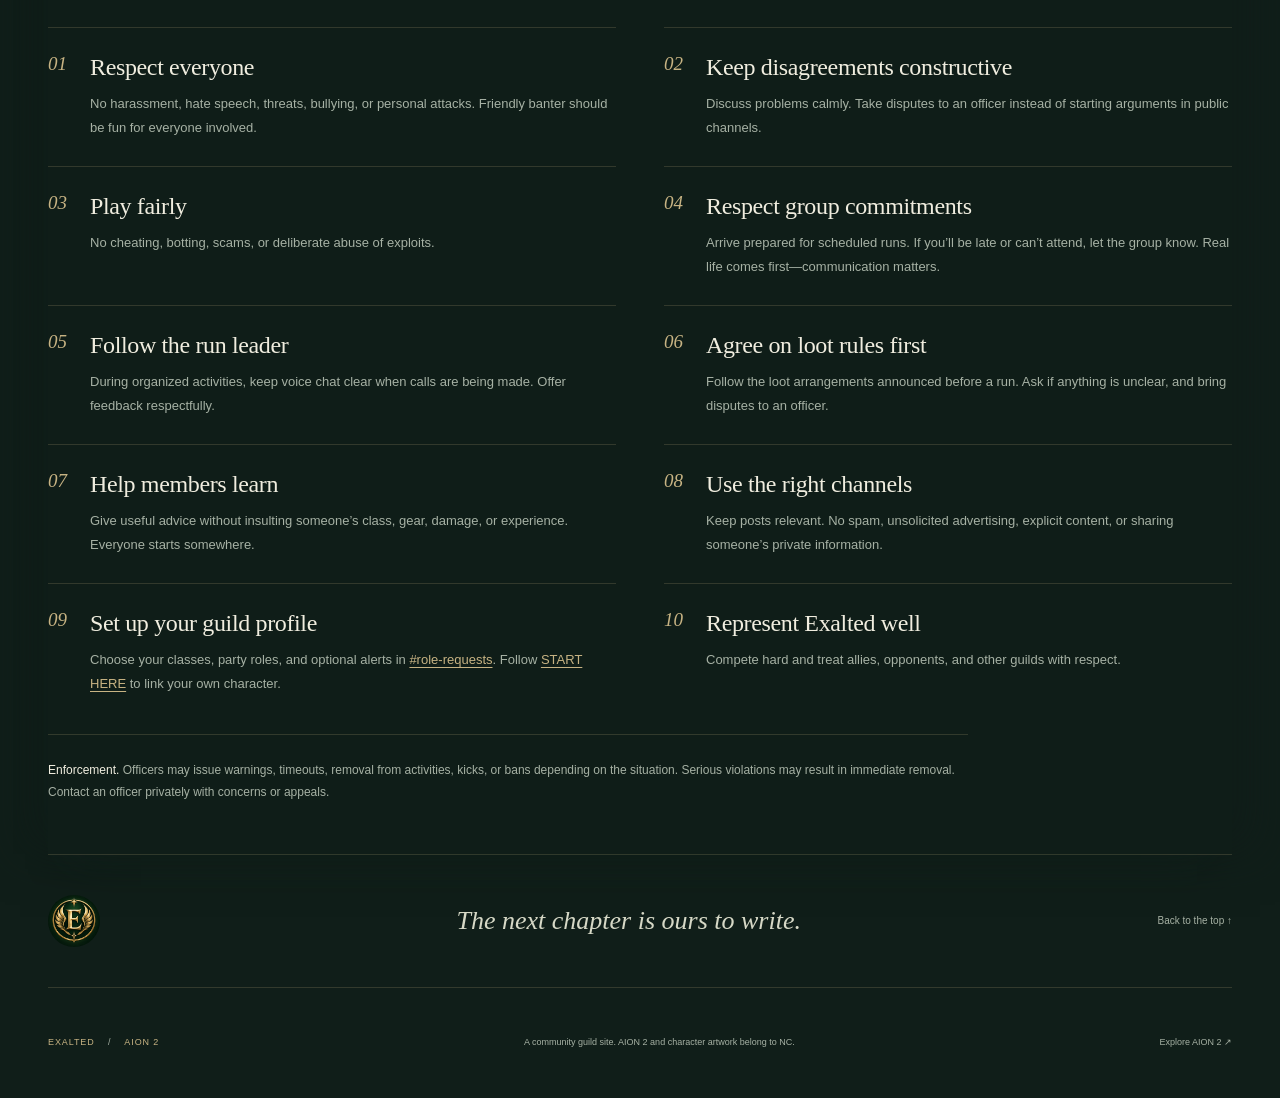
==== commit 89f0b975: "Use exaltedguild.gg for site links and scripts Canonical/Open Graph tags, README and maintenance doc" ====
--- a/index.html
+++ b/index.html
@@ -9,9 +9,9 @@
   <meta property="og:title" content="Exalted · AION 2 Guild">
   <meta property="og:description" content="Join Exalted on NA East — Asmodians — Azphel. One banner. A shared adventure across Atreia.">
   <meta property="og:type" content="website">
-  <meta property="og:url" content="https://exalted-aion2.vercel.app/">
-  <link rel="canonical" href="https://exalted-aion2.vercel.app/">
-  <meta property="og:image" content="https://exalted-aion2.vercel.app/assets/exalted-crest-512.png">
+  <meta property="og:url" content="https://exaltedguild.gg/">
+  <link rel="canonical" href="https://exaltedguild.gg/">
+  <meta property="og:image" content="https://exaltedguild.gg/assets/exalted-crest-512.png">
   <meta property="og:image:alt" content="Exalted gold winged E crest on deep emerald">
   <meta name="twitter:card" content="summary">
   <title>Exalted · AION 2 Guild</title>
